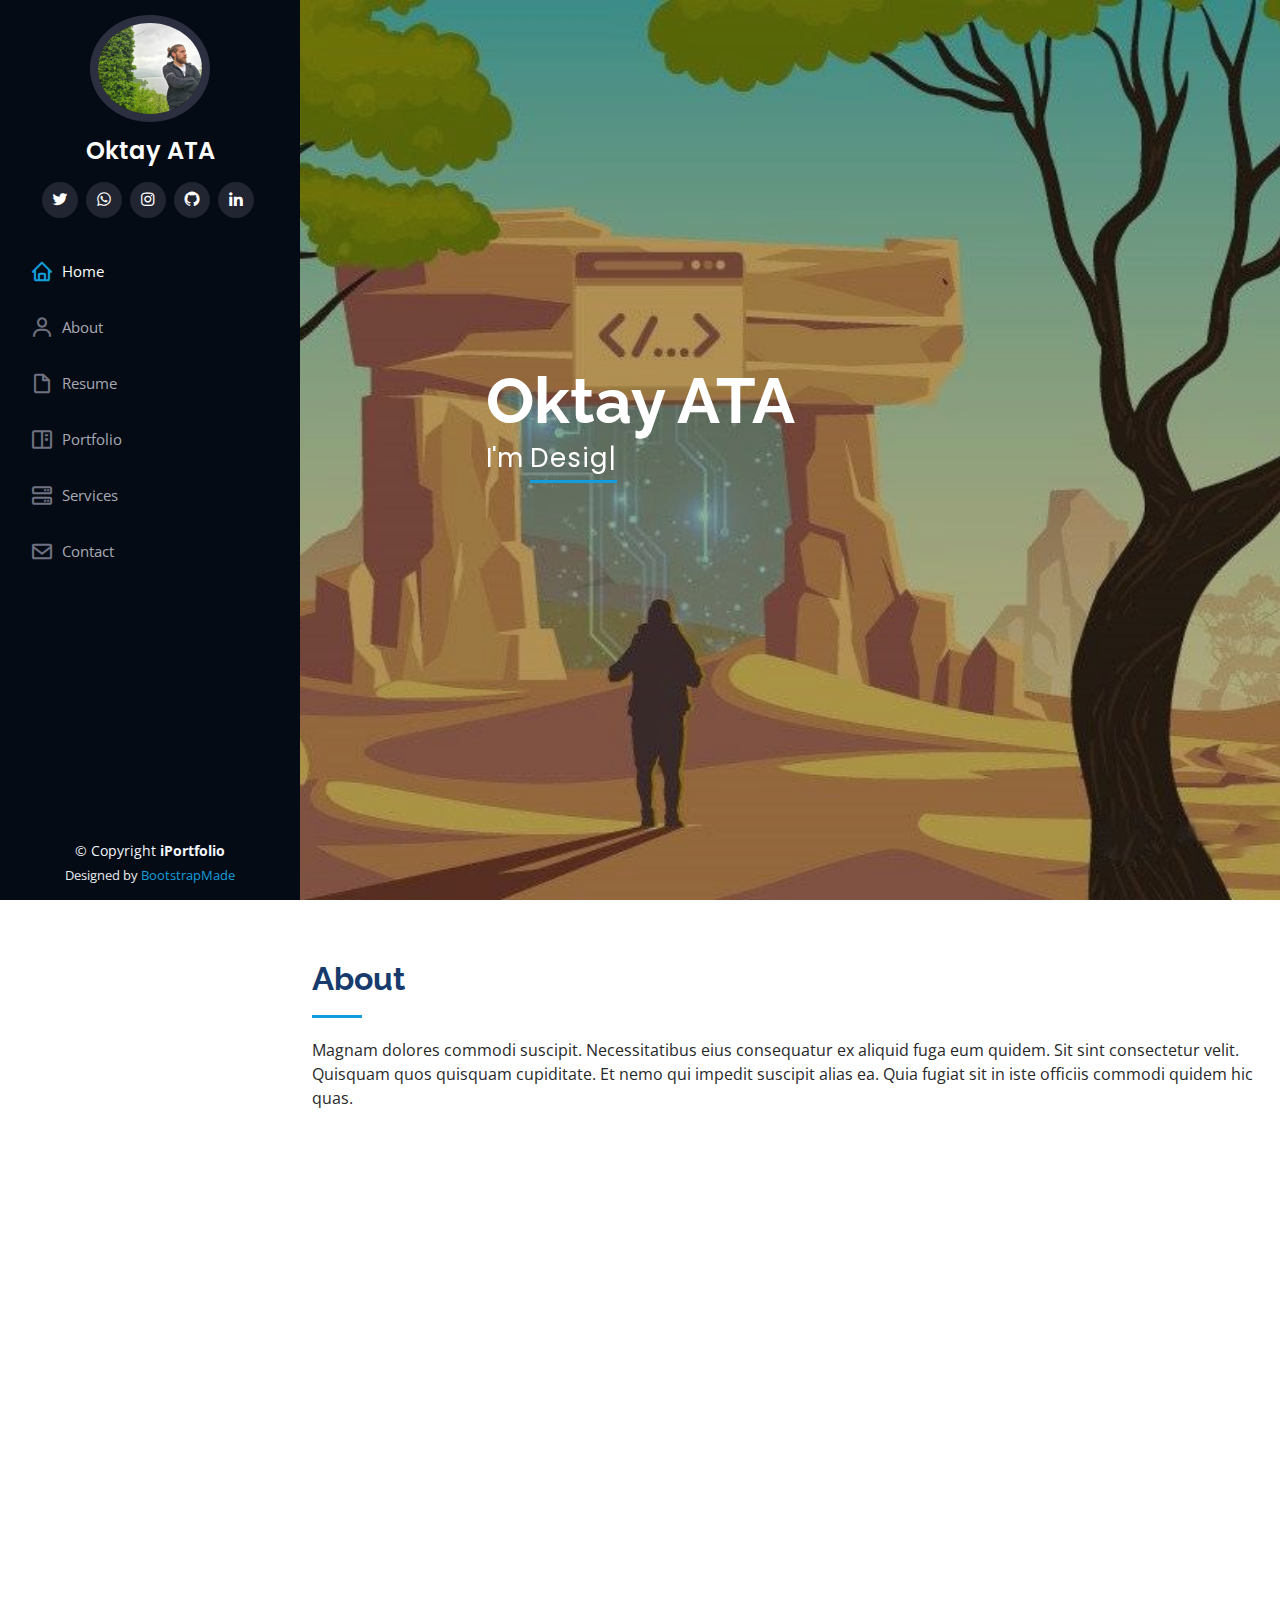
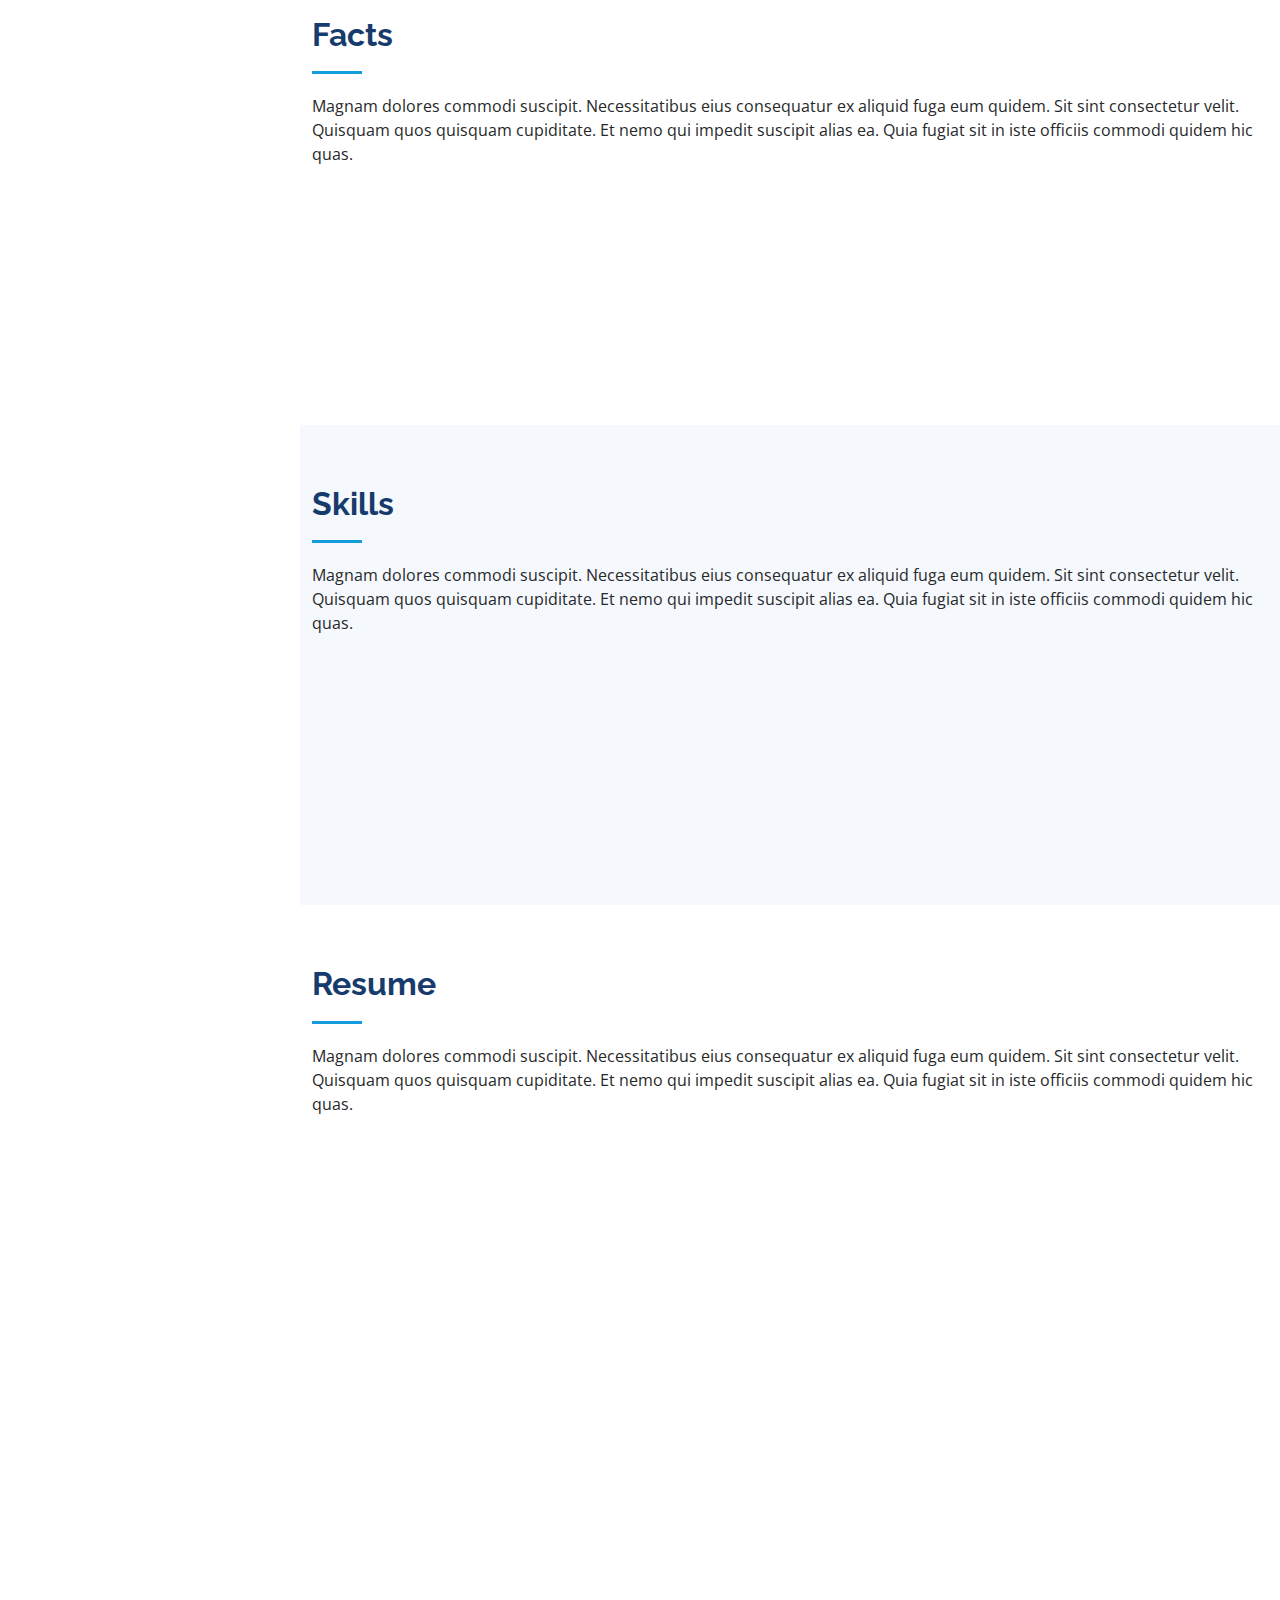
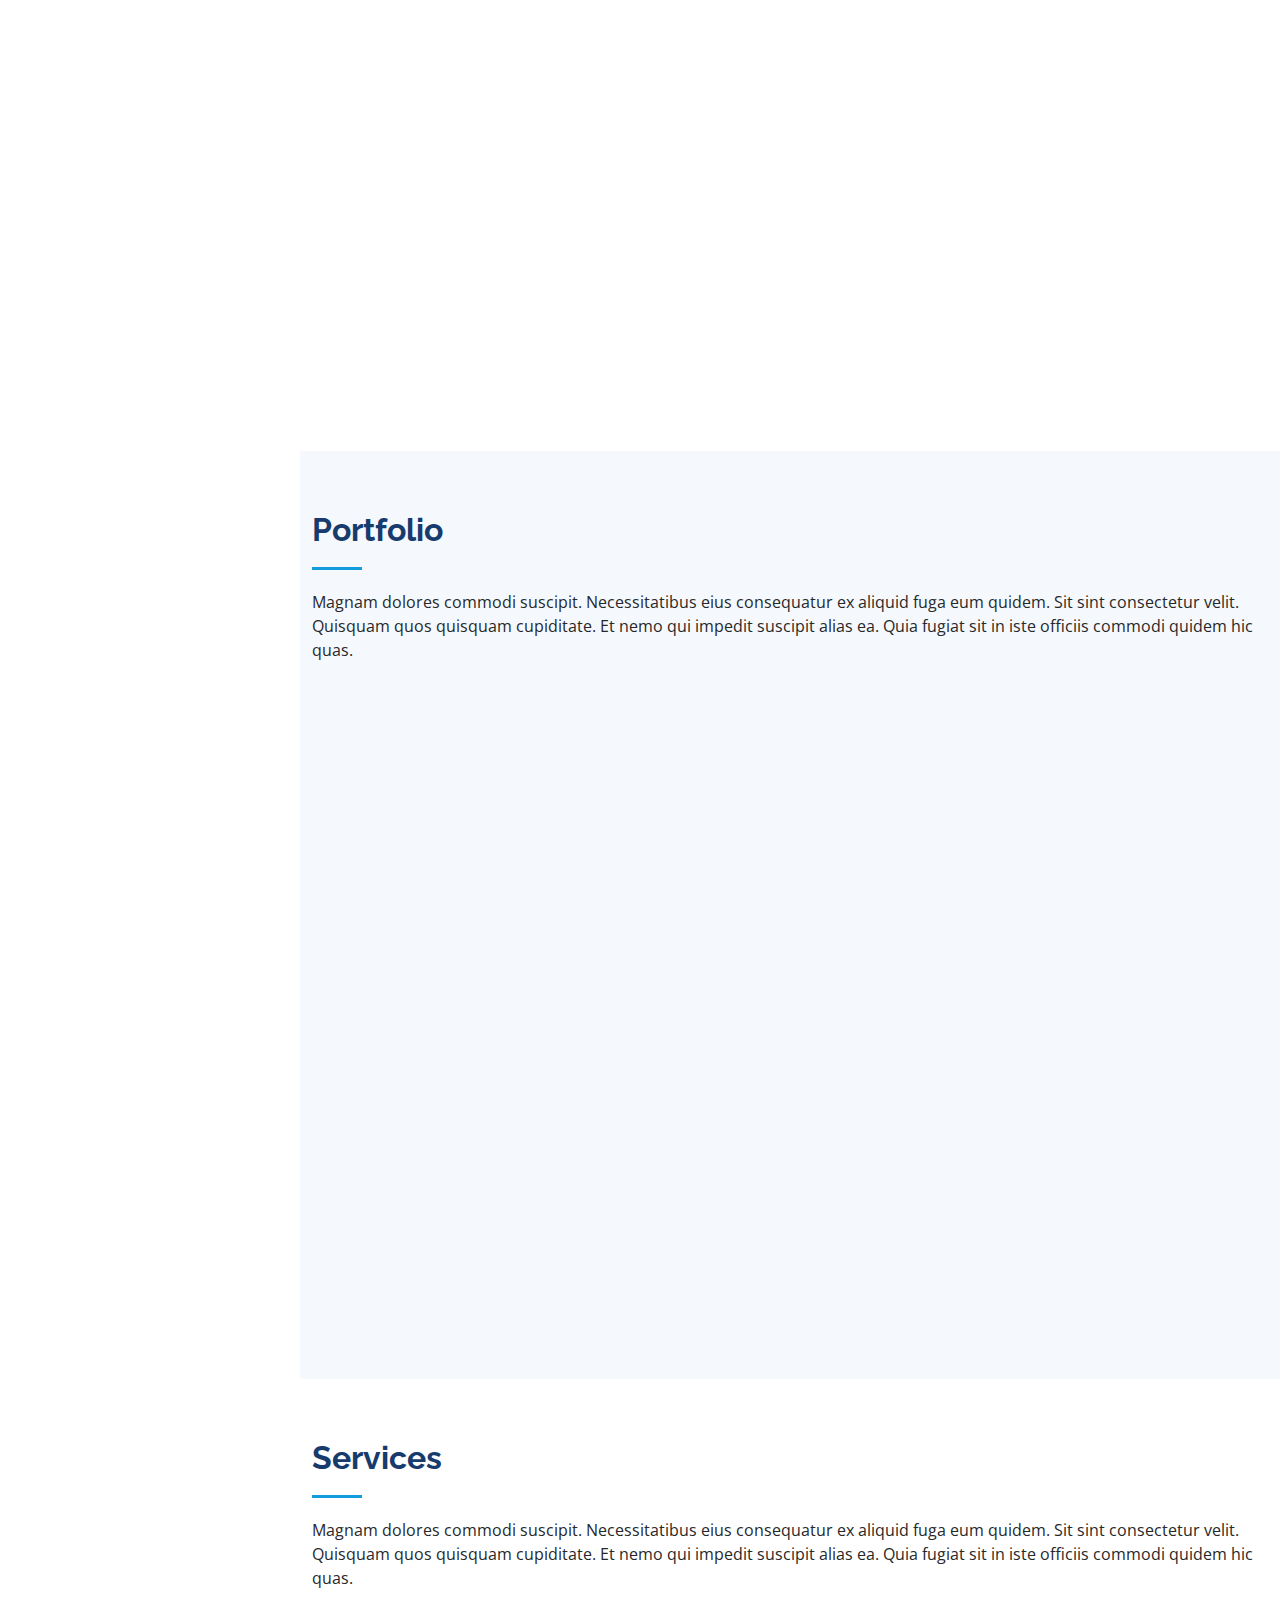
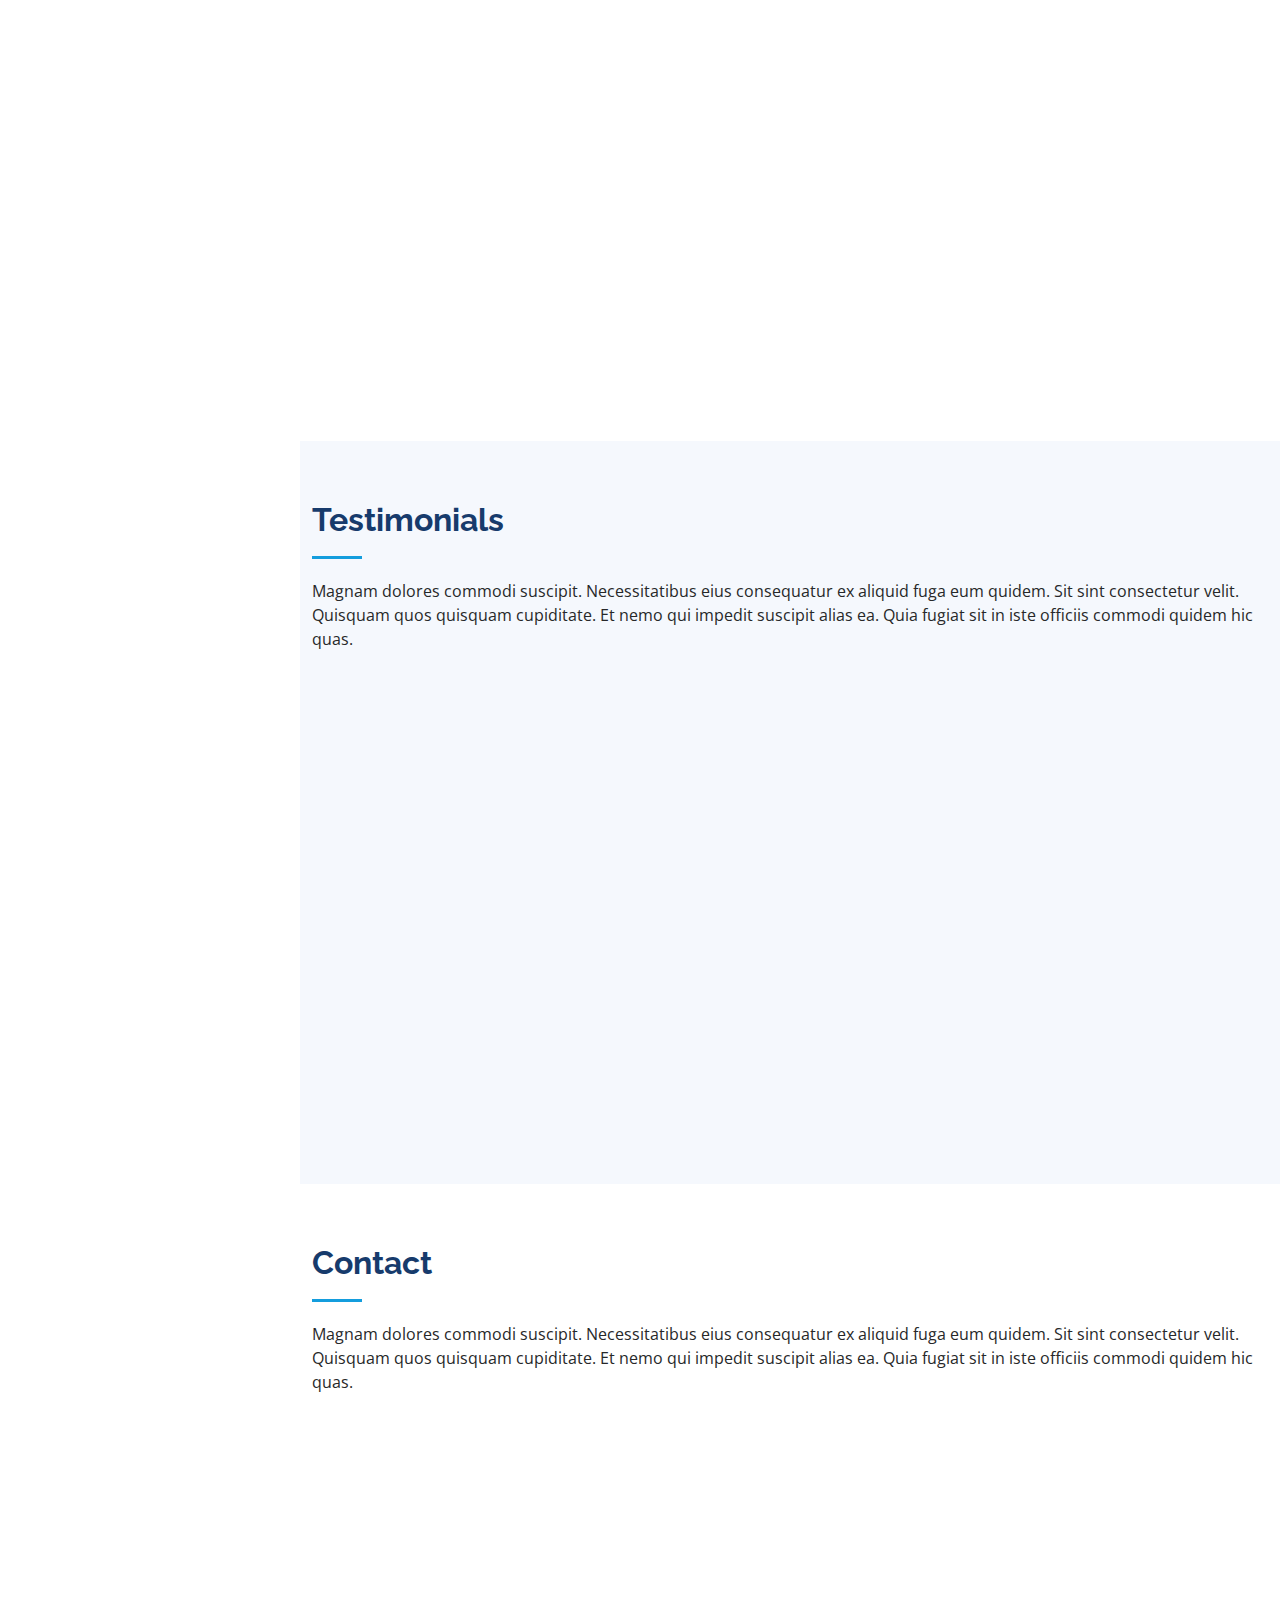
==== index.html @ ef93c8bb "initial commit" ====
<!DOCTYPE html>
<html lang="en">

<head>

  <meta content="" name="description">
  <meta content="" name="keywords">
  <meta charset="UTF-8">
  <meta http-equiv="X-UA-Compatible" content="IE=edge">
  <meta name="viewport" content="width=device-width, intial-scale=1.0">
  <meta name="keywords" content="Website,webtasarım,webdizayn,websiteupdate">
  <meta name="description" content="Oktay ATA Web Yazılım Hizmetleri ve Geliştirmleriyle ilgilenmektedir. Sakarya İstanbul Ankara İzmir İzmit civarında hizmet verir. Web sitesi tasarımı e-ticarete sitesi ve tanıtım sitesi kurulumu yapar.">
  <meta name="author" content="Oktay ATA">
  <title>Oktay ATA</title>

  <!-- Favicons -->
  <link href="assets/img/favicon.png" rel="icon">
  <link href="assets/img/apple-touch-icon.png" rel="apple-touch-icon">

  <!-- Google Fonts -->
  <link href="https://fonts.googleapis.com/css?family=Open+Sans:300,300i,400,400i,600,600i,700,700i|Raleway:300,300i,400,400i,500,500i,600,600i,700,700i|Poppins:300,300i,400,400i,500,500i,600,600i,700,700i" rel="stylesheet">

  <!-- Vendor CSS Files -->
  <link href="assets/vendor/aos/aos.css" rel="stylesheet">
  <link href="assets/vendor/bootstrap/css/bootstrap.min.css" rel="stylesheet">
  <link href="assets/vendor/bootstrap-icons/bootstrap-icons.css" rel="stylesheet">
  <link href="assets/vendor/boxicons/css/boxicons.min.css" rel="stylesheet">
  <link href="assets/vendor/glightbox/css/glightbox.min.css" rel="stylesheet">
  <link href="assets/vendor/swiper/swiper-bundle.min.css" rel="stylesheet">

  <!-- Template Main CSS File -->
  <link href="assets/css/style.css" rel="stylesheet">

  <!-- =======================================================
  * Template Name: iPortfolio - v3.7.0
  * Template URL: https://bootstrapmade.com/iportfolio-bootstrap-portfolio-websites-template/
  * Author: BootstrapMade.com
  * License: https://bootstrapmade.com/license/
  ======================================================== -->
</head>

<body>

  <!-- ======= Mobile nav toggle button ======= -->
  <i class="bi bi-list mobile-nav-toggle d-xl-none"></i>

  <!-- ======= Header ======= -->
  <header id="header">
    <div class="d-flex flex-column">

      <div class="profile">
        <img src="assets/img/profile-img.jpg" alt="" class="img-fluid rounded-circle">
        <h1 class="text-light"><a href="index.html">Oktay ATA</a></h1>
        <div class="social-links mt-3 text-center">
          <a href="https://twitter.com/oktayata54" class="twitter"><i class="bx bxl-twitter"></i></a>
          <a href="https://api.whatsapp.com/send?phone=905316354879" class="whatsapp"><i class="bx bxl-whatsapp"></i></a>
          <a href="https://www.instagram.com/oktayata.dev/" class="instagram"><i class="bx bxl-instagram"></i></a>
          <a href="https://github.com/OktayATA" class="github"><i class="bx bxl-github"></i></a>
          <a href="https://www.linkedin.com/in/oktayata/" class="linkedin"><i class="bx bxl-linkedin"></i></a>
        </div>
      </div>

      <nav id="navbar" class="nav-menu navbar">
        <ul>
          <li><a href="#hero" class="nav-link scrollto active"><i class="bx bx-home"></i> <span>Home</span></a></li>
          <li><a href="#about" class="nav-link scrollto"><i class="bx bx-user"></i> <span>About</span></a></li>
          <li><a href="#resume" class="nav-link scrollto"><i class="bx bx-file-blank"></i> <span>Resume</span></a></li>
          <li><a href="#portfolio" class="nav-link scrollto"><i class="bx bx-book-content"></i> <span>Portfolio</span></a></li>
          <li><a href="#services" class="nav-link scrollto"><i class="bx bx-server"></i> <span>Services</span></a></li>
          <li><a href="#contact" class="nav-link scrollto"><i class="bx bx-envelope"></i> <span>Contact</span></a></li>
        </ul>
      </nav><!-- .nav-menu -->
    </div>
  </header><!-- End Header -->

  <!-- ======= Hero Section ======= -->
  <section id="hero" class="d-flex flex-column justify-content-center align-items-center">
    <div class="hero-container" data-aos="fade-in">
      <h1>Oktay ATA</h1>
      <p>I'm <span class="typed" data-typed-items="Designer, Developer, Freelancer, Photographer"></span></p>
    </div>
  </section><!-- End Hero -->

  <main id="main">

    <!-- ======= About Section ======= -->
    <section id="about" class="about">
      <div class="container">

        <div class="section-title">
          <h2>About</h2>
          <p>Magnam dolores commodi suscipit. Necessitatibus eius consequatur ex aliquid fuga eum quidem. Sit sint consectetur velit. Quisquam quos quisquam cupiditate. Et nemo qui impedit suscipit alias ea. Quia fugiat sit in iste officiis commodi quidem hic quas.</p>
        </div>

        <div class="row">
          <div class="col-lg-4" data-aos="fade-right">
            <img src="assets/img/profile-img.jpg" class="img-fluid" alt="">
          </div>
          <div class="col-lg-8 pt-4 pt-lg-0 content" data-aos="fade-left">
            <h3>UI/UX Designer &amp; Web Developer.</h3>
            <p class="fst-italic">
              Lorem ipsum dolor sit amet, consectetur adipiscing elit, sed do eiusmod tempor incididunt ut labore et dolore
              magna aliqua.
            </p>
            <div class="row">
              <div class="col-lg-6">
                <ul>
                  <li><i class="bi bi-chevron-right"></i> <strong>Birthday:</strong> <span>5 Jan 1995</span></li>
                  <li><i class="bi bi-chevron-right"></i> <strong>Phone:</strong> <span>05316354879</span></li>
                  <li><i class="bi bi-chevron-right"></i> <strong>City:</strong> <span>Sakarya, Türkiye</span></li>
                </ul>
              </div>
              <div class="col-lg-6">
                <ul>
                  <li><i class="bi bi-chevron-right"></i> <strong>GitHub:</strong> <span>github.com/OktayATA</span></li>
                  <li><i class="bi bi-chevron-right"></i> <strong>PhEmailone:</strong> <span>oktayata54@gmail.com</span></li>
                  <li><i class="bi bi-chevron-right"></i> <strong>Freelance:</strong> <span>Proje Bazlı</span></li>
              </div>
            </div>
            <p>
              Officiis eligendi itaque labore et dolorum mollitia officiis optio vero. Quisquam sunt adipisci omnis et ut. Nulla accusantium dolor incidunt officia tempore. Et eius omnis.
              Cupiditate ut dicta maxime officiis quidem quia. Sed et consectetur qui quia repellendus itaque neque. Aliquid amet quidem ut quaerat cupiditate. Ab et eum qui repellendus omnis culpa magni laudantium dolores.
            </p>
          </div>
        </div>

      </div>
    </section><!-- End About Section -->

    <!-- ======= Facts Section ======= -->
    <section id="facts" class="facts">
      <div class="container">

        <div class="section-title">
          <h2>Facts</h2>
          <p>Magnam dolores commodi suscipit. Necessitatibus eius consequatur ex aliquid fuga eum quidem. Sit sint consectetur velit. Quisquam quos quisquam cupiditate. Et nemo qui impedit suscipit alias ea. Quia fugiat sit in iste officiis commodi quidem hic quas.</p>
        </div>

        <div class="row no-gutters">

          <div class="col-lg-3 col-md-6 d-md-flex align-items-md-stretch" data-aos="fade-up">
            <div class="count-box">
              <i class="bi bi-emoji-smile"></i>
              <span data-purecounter-start="0" data-purecounter-end="232" data-purecounter-duration="1" class="purecounter"></span>
              <p><strong>Happy Clients</strong> consequuntur quae</p>
            </div>
          </div>

          <div class="col-lg-3 col-md-6 d-md-flex align-items-md-stretch" data-aos="fade-up" data-aos-delay="100">
            <div class="count-box">
              <i class="bi bi-journal-richtext"></i>
              <span data-purecounter-start="0" data-purecounter-end="521" data-purecounter-duration="1" class="purecounter"></span>
              <p><strong>Projects</strong> adipisci atque cum quia aut</p>
            </div>
          </div>

          <div class="col-lg-3 col-md-6 d-md-flex align-items-md-stretch" data-aos="fade-up" data-aos-delay="200">
            <div class="count-box">
              <i class="bi bi-headset"></i>
              <span data-purecounter-start="0" data-purecounter-end="1453" data-purecounter-duration="1" class="purecounter"></span>
              <p><strong>Hours Of Support</strong> aut commodi quaerat</p>
            </div>
          </div>

          <div class="col-lg-3 col-md-6 d-md-flex align-items-md-stretch" data-aos="fade-up" data-aos-delay="300">
            <div class="count-box">
              <i class="bi bi-people"></i>
              <span data-purecounter-start="0" data-purecounter-end="32" data-purecounter-duration="1" class="purecounter"></span>
              <p><strong>Hard Workers</strong> rerum asperiores dolor</p>
            </div>
          </div>

        </div>

      </div>
    </section><!-- End Facts Section -->

    <!-- ======= Skills Section ======= -->
    <section id="skills" class="skills section-bg">
      <div class="container">

        <div class="section-title">
          <h2>Skills</h2>
          <p>Magnam dolores commodi suscipit. Necessitatibus eius consequatur ex aliquid fuga eum quidem. Sit sint consectetur velit. Quisquam quos quisquam cupiditate. Et nemo qui impedit suscipit alias ea. Quia fugiat sit in iste officiis commodi quidem hic quas.</p>
        </div>

        <div class="row skills-content">

          <div class="col-lg-6" data-aos="fade-up">

            <div class="progress">
              <span class="skill">HTML <i class="val">100%</i></span>
              <div class="progress-bar-wrap">
                <div class="progress-bar" role="progressbar" aria-valuenow="100" aria-valuemin="0" aria-valuemax="100"></div>
              </div>
            </div>

            <div class="progress">
              <span class="skill">CSS <i class="val">90%</i></span>
              <div class="progress-bar-wrap">
                <div class="progress-bar" role="progressbar" aria-valuenow="90" aria-valuemin="0" aria-valuemax="100"></div>
              </div>
            </div>

            <div class="progress">
              <span class="skill">JavaScript <i class="val">75%</i></span>
              <div class="progress-bar-wrap">
                <div class="progress-bar" role="progressbar" aria-valuenow="75" aria-valuemin="0" aria-valuemax="100"></div>
              </div>
            </div>

          </div>

          <div class="col-lg-6" data-aos="fade-up" data-aos-delay="100">

            <div class="progress">
              <span class="skill">PHP <i class="val">80%</i></span>
              <div class="progress-bar-wrap">
                <div class="progress-bar" role="progressbar" aria-valuenow="80" aria-valuemin="0" aria-valuemax="100"></div>
              </div>
            </div>

            <div class="progress">
              <span class="skill">WordPress/CMS <i class="val">90%</i></span>
              <div class="progress-bar-wrap">
                <div class="progress-bar" role="progressbar" aria-valuenow="90" aria-valuemin="0" aria-valuemax="100"></div>
              </div>
            </div>

            <div class="progress">
              <span class="skill">Photoshop <i class="val">55%</i></span>
              <div class="progress-bar-wrap">
                <div class="progress-bar" role="progressbar" aria-valuenow="55" aria-valuemin="0" aria-valuemax="100"></div>
              </div>
            </div>

          </div>

        </div>

      </div>
    </section><!-- End Skills Section -->

    <!-- ======= Resume Section ======= -->
    <section id="resume" class="resume">
      <div class="container">

        <div class="section-title">
          <h2>Resume</h2>
          <p>Magnam dolores commodi suscipit. Necessitatibus eius consequatur ex aliquid fuga eum quidem. Sit sint consectetur velit. Quisquam quos quisquam cupiditate. Et nemo qui impedit suscipit alias ea. Quia fugiat sit in iste officiis commodi quidem hic quas.</p>
        </div>

        <div class="row">
          <div class="col-lg-6" data-aos="fade-up">
            <h3 class="resume-title">Sumary</h3>
            <div class="resume-item pb-0">
              <h4>Alex Smith</h4>
              <p><em>Innovative and deadline-driven Graphic Designer with 3+ years of experience designing and developing user-centered digital/print marketing material from initial concept to final, polished deliverable.</em></p>
              <ul>
                <li>Portland par 127,Orlando, FL</li>
                <li>(123) 456-7891</li>
                <li>alice.barkley@example.com</li>
              </ul>
            </div>

            <h3 class="resume-title">Education</h3>
            <div class="resume-item">
              <h4>Master of Fine Arts &amp; Graphic Design</h4>
              <h5>2015 - 2016</h5>
              <p><em>Rochester Institute of Technology, Rochester, NY</em></p>
              <p>Qui deserunt veniam. Et sed aliquam labore tempore sed quisquam iusto autem sit. Ea vero voluptatum qui ut dignissimos deleniti nerada porti sand markend</p>
            </div>
            <div class="resume-item">
              <h4>Bachelor of Fine Arts &amp; Graphic Design</h4>
              <h5>2010 - 2014</h5>
              <p><em>Rochester Institute of Technology, Rochester, NY</em></p>
              <p>Quia nobis sequi est occaecati aut. Repudiandae et iusto quae reiciendis et quis Eius vel ratione eius unde vitae rerum voluptates asperiores voluptatem Earum molestiae consequatur neque etlon sader mart dila</p>
            </div>
          </div>
          <div class="col-lg-6" data-aos="fade-up" data-aos-delay="100">
            <h3 class="resume-title">Professional Experience</h3>
            <div class="resume-item">
              <h4>Senior graphic design specialist</h4>
              <h5>2019 - Present</h5>
              <p><em>Experion, New York, NY </em></p>
              <ul>
                <li>Lead in the design, development, and implementation of the graphic, layout, and production communication materials</li>
                <li>Delegate tasks to the 7 members of the design team and provide counsel on all aspects of the project. </li>
                <li>Supervise the assessment of all graphic materials in order to ensure quality and accuracy of the design</li>
                <li>Oversee the efficient use of production project budgets ranging from $2,000 - $25,000</li>
              </ul>
            </div>
            <div class="resume-item">
              <h4>Graphic design specialist</h4>
              <h5>2017 - 2018</h5>
              <p><em>Stepping Stone Advertising, New York, NY</em></p>
              <ul>
                <li>Developed numerous marketing programs (logos, brochures,infographics, presentations, and advertisements).</li>
                <li>Managed up to 5 projects or tasks at a given time while under pressure</li>
                <li>Recommended and consulted with clients on the most appropriate graphic design</li>
                <li>Created 4+ design presentations and proposals a month for clients and account managers</li>
              </ul>
            </div>
          </div>
        </div>

      </div>
    </section><!-- End Resume Section -->

    <!-- ======= Portfolio Section ======= -->
    <section id="portfolio" class="portfolio section-bg">
      <div class="container">

        <div class="section-title">
          <h2>Portfolio</h2>
          <p>Magnam dolores commodi suscipit. Necessitatibus eius consequatur ex aliquid fuga eum quidem. Sit sint consectetur velit. Quisquam quos quisquam cupiditate. Et nemo qui impedit suscipit alias ea. Quia fugiat sit in iste officiis commodi quidem hic quas.</p>
        </div>

        <div class="row" data-aos="fade-up">
          <div class="col-lg-12 d-flex justify-content-center">
            <ul id="portfolio-flters">
              <li data-filter="*" class="filter-active">All</li>
              <li data-filter=".filter-app">App</li>
              <li data-filter=".filter-card">Card</li>
              <li data-filter=".filter-web">Web</li>
            </ul>
          </div>
        </div>

        <div class="row portfolio-container" data-aos="fade-up" data-aos-delay="100">

          <div class="col-lg-4 col-md-6 portfolio-item filter-app">
            <div class="portfolio-wrap">
              <img src="assets/img/portfolio/portfolio-1.jpg" class="img-fluid" alt="">
              <div class="portfolio-links">
                <a href="assets/img/portfolio/portfolio-1.jpg" data-gallery="portfolioGallery" class="portfolio-lightbox" title="App 1"><i class="bx bx-plus"></i></a>
                <a href="portfolio-details.html" title="More Details"><i class="bx bx-link"></i></a>
              </div>
            </div>
          </div>

          <div class="col-lg-4 col-md-6 portfolio-item filter-web">
            <div class="portfolio-wrap">
              <img src="assets/img/portfolio/portfolio-2.jpg" class="img-fluid" alt="">
              <div class="portfolio-links">
                <a href="assets/img/portfolio/portfolio-2.jpg" data-gallery="portfolioGallery" class="portfolio-lightbox" title="Web 3"><i class="bx bx-plus"></i></a>
                <a href="portfolio-details.html" title="More Details"><i class="bx bx-link"></i></a>
              </div>
            </div>
          </div>

          <div class="col-lg-4 col-md-6 portfolio-item filter-app">
            <div class="portfolio-wrap">
              <img src="assets/img/portfolio/portfolio-3.jpg" class="img-fluid" alt="">
              <div class="portfolio-links">
                <a href="assets/img/portfolio/portfolio-3.jpg" data-gallery="portfolioGallery" class="portfolio-lightbox" title="App 2"><i class="bx bx-plus"></i></a>
                <a href="portfolio-details.html" title="More Details"><i class="bx bx-link"></i></a>
              </div>
            </div>
          </div>

          <div class="col-lg-4 col-md-6 portfolio-item filter-card">
            <div class="portfolio-wrap">
              <img src="assets/img/portfolio/portfolio-4.jpg" class="img-fluid" alt="">
              <div class="portfolio-links">
                <a href="assets/img/portfolio/portfolio-4.jpg" data-gallery="portfolioGallery" class="portfolio-lightbox" title="Card 2"><i class="bx bx-plus"></i></a>
                <a href="portfolio-details.html" title="More Details"><i class="bx bx-link"></i></a>
              </div>
            </div>
          </div>

          <div class="col-lg-4 col-md-6 portfolio-item filter-web">
            <div class="portfolio-wrap">
              <img src="assets/img/portfolio/portfolio-5.jpg" class="img-fluid" alt="">
              <div class="portfolio-links">
                <a href="assets/img/portfolio/portfolio-5.jpg" data-gallery="portfolioGallery" class="portfolio-lightbox" title="Web 2"><i class="bx bx-plus"></i></a>
                <a href="portfolio-details.html" title="More Details"><i class="bx bx-link"></i></a>
              </div>
            </div>
          </div>

          <div class="col-lg-4 col-md-6 portfolio-item filter-app">
            <div class="portfolio-wrap">
              <img src="assets/img/portfolio/portfolio-6.jpg" class="img-fluid" alt="">
              <div class="portfolio-links">
                <a href="assets/img/portfolio/portfolio-6.jpg" data-gallery="portfolioGallery" class="portfolio-lightbox" title="App 3"><i class="bx bx-plus"></i></a>
                <a href="portfolio-details.html" title="More Details"><i class="bx bx-link"></i></a>
              </div>
            </div>
          </div>

          <div class="col-lg-4 col-md-6 portfolio-item filter-card">
            <div class="portfolio-wrap">
              <img src="assets/img/portfolio/portfolio-7.jpg" class="img-fluid" alt="">
              <div class="portfolio-links">
                <a href="assets/img/portfolio/portfolio-7.jpg" data-gallery="portfolioGallery" class="portfolio-lightbox" title="Card 1"><i class="bx bx-plus"></i></a>
                <a href="portfolio-details.html" title="More Details"><i class="bx bx-link"></i></a>
              </div>
            </div>
          </div>

          <div class="col-lg-4 col-md-6 portfolio-item filter-card">
            <div class="portfolio-wrap">
              <img src="assets/img/portfolio/portfolio-8.jpg" class="img-fluid" alt="">
              <div class="portfolio-links">
                <a href="assets/img/portfolio/portfolio-8.jpg" data-gallery="portfolioGallery" class="portfolio-lightbox" title="Card 3"><i class="bx bx-plus"></i></a>
                <a href="portfolio-details.html" title="More Details"><i class="bx bx-link"></i></a>
              </div>
            </div>
          </div>

          <div class="col-lg-4 col-md-6 portfolio-item filter-web">
            <div class="portfolio-wrap">
              <img src="assets/img/portfolio/portfolio-9.jpg" class="img-fluid" alt="">
              <div class="portfolio-links">
                <a href="assets/img/portfolio/portfolio-9.jpg" data-gallery="portfolioGallery" class="portfolio-lightbox" title="Web 3"><i class="bx bx-plus"></i></a>
                <a href="portfolio-details.html" title="More Details"><i class="bx bx-link"></i></a>
              </div>
            </div>
          </div>

        </div>

      </div>
    </section><!-- End Portfolio Section -->

    <!-- ======= Services Section ======= -->
    <section id="services" class="services">
      <div class="container">

        <div class="section-title">
          <h2>Services</h2>
          <p>Magnam dolores commodi suscipit. Necessitatibus eius consequatur ex aliquid fuga eum quidem. Sit sint consectetur velit. Quisquam quos quisquam cupiditate. Et nemo qui impedit suscipit alias ea. Quia fugiat sit in iste officiis commodi quidem hic quas.</p>
        </div>

        <div class="row">
          <div class="col-lg-4 col-md-6 icon-box" data-aos="fade-up">
            <div class="icon"><i class="bi bi-briefcase"></i></div>
            <h4 class="title"><a href="">Lorem Ipsum</a></h4>
            <p class="description">Voluptatum deleniti atque corrupti quos dolores et quas molestias excepturi sint occaecati cupiditate non provident</p>
          </div>
          <div class="col-lg-4 col-md-6 icon-box" data-aos="fade-up" data-aos-delay="100">
            <div class="icon"><i class="bi bi-card-checklist"></i></div>
            <h4 class="title"><a href="">Dolor Sitema</a></h4>
            <p class="description">Minim veniam, quis nostrud exercitation ullamco laboris nisi ut aliquip ex ea commodo consequat tarad limino ata</p>
          </div>
          <div class="col-lg-4 col-md-6 icon-box" data-aos="fade-up" data-aos-delay="200">
            <div class="icon"><i class="bi bi-bar-chart"></i></div>
            <h4 class="title"><a href="">Sed ut perspiciatis</a></h4>
            <p class="description">Duis aute irure dolor in reprehenderit in voluptate velit esse cillum dolore eu fugiat nulla pariatur</p>
          </div>
          <div class="col-lg-4 col-md-6 icon-box" data-aos="fade-up" data-aos-delay="300">
            <div class="icon"><i class="bi bi-binoculars"></i></div>
            <h4 class="title"><a href="">Magni Dolores</a></h4>
            <p class="description">Excepteur sint occaecat cupidatat non proident, sunt in culpa qui officia deserunt mollit anim id est laborum</p>
          </div>
          <div class="col-lg-4 col-md-6 icon-box" data-aos="fade-up" data-aos-delay="400">
            <div class="icon"><i class="bi bi-brightness-high"></i></div>
            <h4 class="title"><a href="">Nemo Enim</a></h4>
            <p class="description">At vero eos et accusamus et iusto odio dignissimos ducimus qui blanditiis praesentium voluptatum deleniti atque</p>
          </div>
          <div class="col-lg-4 col-md-6 icon-box" data-aos="fade-up" data-aos-delay="500">
            <div class="icon"><i class="bi bi-calendar4-week"></i></div>
            <h4 class="title"><a href="">Eiusmod Tempor</a></h4>
            <p class="description">Et harum quidem rerum facilis est et expedita distinctio. Nam libero tempore, cum soluta nobis est eligendi</p>
          </div>
        </div>

      </div>
    </section><!-- End Services Section -->

    <!-- ======= Testimonials Section ======= -->
    <section id="testimonials" class="testimonials section-bg">
      <div class="container">

        <div class="section-title">
          <h2>Testimonials</h2>
          <p>Magnam dolores commodi suscipit. Necessitatibus eius consequatur ex aliquid fuga eum quidem. Sit sint consectetur velit. Quisquam quos quisquam cupiditate. Et nemo qui impedit suscipit alias ea. Quia fugiat sit in iste officiis commodi quidem hic quas.</p>
        </div>

        <div class="testimonials-slider swiper" data-aos="fade-up" data-aos-delay="100">
          <div class="swiper-wrapper">

            <div class="swiper-slide">
              <div class="testimonial-item" data-aos="fade-up">
                <p>
                  <i class="bx bxs-quote-alt-left quote-icon-left"></i>
                  Proin iaculis purus consequat sem cure digni ssim donec porttitora entum suscipit rhoncus. Accusantium quam, ultricies eget id, aliquam eget nibh et. Maecen aliquam, risus at semper.
                  <i class="bx bxs-quote-alt-right quote-icon-right"></i>
                </p>
                <img src="assets/img/testimonials/testimonials-1.jpg" class="testimonial-img" alt="">
                <h3>Saul Goodman</h3>
                <h4>Ceo &amp; Founder</h4>
              </div>
            </div><!-- End testimonial item -->

            <div class="swiper-slide">
              <div class="testimonial-item" data-aos="fade-up" data-aos-delay="100">
                <p>
                  <i class="bx bxs-quote-alt-left quote-icon-left"></i>
                  Export tempor illum tamen malis malis eram quae irure esse labore quem cillum quid cillum eram malis quorum velit fore eram velit sunt aliqua noster fugiat irure amet legam anim culpa.
                  <i class="bx bxs-quote-alt-right quote-icon-right"></i>
                </p>
                <img src="assets/img/testimonials/testimonials-2.jpg" class="testimonial-img" alt="">
                <h3>Sara Wilsson</h3>
                <h4>Designer</h4>
              </div>
            </div><!-- End testimonial item -->

            <div class="swiper-slide">
              <div class="testimonial-item" data-aos="fade-up" data-aos-delay="200">
                <p>
                  <i class="bx bxs-quote-alt-left quote-icon-left"></i>
                  Enim nisi quem export duis labore cillum quae magna enim sint quorum nulla quem veniam duis minim tempor labore quem eram duis noster aute amet eram fore quis sint minim.
                  <i class="bx bxs-quote-alt-right quote-icon-right"></i>
                </p>
                <img src="assets/img/testimonials/testimonials-3.jpg" class="testimonial-img" alt="">
                <h3>Jena Karlis</h3>
                <h4>Store Owner</h4>
              </div>
            </div><!-- End testimonial item -->

            <div class="swiper-slide">
              <div class="testimonial-item" data-aos="fade-up" data-aos-delay="300">
                <p>
                  <i class="bx bxs-quote-alt-left quote-icon-left"></i>
                  Fugiat enim eram quae cillum dolore dolor amet nulla culpa multos export minim fugiat minim velit minim dolor enim duis veniam ipsum anim magna sunt elit fore quem dolore labore illum veniam.
                  <i class="bx bxs-quote-alt-right quote-icon-right"></i>
                </p>
                <img src="assets/img/testimonials/testimonials-4.jpg" class="testimonial-img" alt="">
                <h3>Matt Brandon</h3>
                <h4>Freelancer</h4>
              </div>
            </div><!-- End testimonial item -->

            <div class="swiper-slide">
              <div class="testimonial-item" data-aos="fade-up" data-aos-delay="400">
                <p>
                  <i class="bx bxs-quote-alt-left quote-icon-left"></i>
                  Quis quorum aliqua sint quem legam fore sunt eram irure aliqua veniam tempor noster veniam enim culpa labore duis sunt culpa nulla illum cillum fugiat legam esse veniam culpa fore nisi cillum quid.
                  <i class="bx bxs-quote-alt-right quote-icon-right"></i>
                </p>
                <img src="assets/img/testimonials/testimonials-5.jpg" class="testimonial-img" alt="">
                <h3>John Larson</h3>
                <h4>Entrepreneur</h4>
              </div>
            </div><!-- End testimonial item -->

          </div>
          <div class="swiper-pagination"></div>
        </div>

      </div>
    </section><!-- End Testimonials Section -->

    <!-- ======= Contact Section ======= -->
    <section id="contact" class="contact">
      <div class="container">

        <div class="section-title">
          <h2>Contact</h2>
          <p>Magnam dolores commodi suscipit. Necessitatibus eius consequatur ex aliquid fuga eum quidem. Sit sint consectetur velit. Quisquam quos quisquam cupiditate. Et nemo qui impedit suscipit alias ea. Quia fugiat sit in iste officiis commodi quidem hic quas.</p>
        </div>

        <div class="row" data-aos="fade-in">

          <div class="col-lg-5 d-flex align-items-stretch">
            <div class="info">
              <div class="address">
                <i class="bi bi-geo-alt"></i>
                <h4>Location:</h4>
                <p>A108 Adam Street, New York, NY 535022</p>
              </div>

              <div class="email">
                <i class="bi bi-envelope"></i>
                <h4>Email:</h4>
                <p>info@example.com</p>
              </div>

              <div class="phone">
                <i class="bi bi-phone"></i>
                <h4>Call:</h4>
                <p>+1 5589 55488 55s</p>
              </div>

              <iframe src="https://www.google.com/maps/embed?pb=!1m14!1m8!1m3!1d12097.433213460943!2d-74.0062269!3d40.7101282!3m2!1i1024!2i768!4f13.1!3m3!1m2!1s0x0%3A0xb89d1fe6bc499443!2sDowntown+Conference+Center!5e0!3m2!1smk!2sbg!4v1539943755621" frameborder="0" style="border:0; width: 100%; height: 290px;" allowfullscreen></iframe>
            </div>

          </div>

          <div class="col-lg-7 mt-5 mt-lg-0 d-flex align-items-stretch">
            <form action="forms/contact.php" method="post" role="form" class="php-email-form">
              <div class="row">
                <div class="form-group col-md-6">
                  <label for="name">Your Name</label>
                  <input type="text" name="name" class="form-control" id="name" required>
                </div>
                <div class="form-group col-md-6">
                  <label for="name">Your Email</label>
                  <input type="email" class="form-control" name="email" id="email" required>
                </div>
              </div>
              <div class="form-group">
                <label for="name">Subject</label>
                <input type="text" class="form-control" name="subject" id="subject" required>
              </div>
              <div class="form-group">
                <label for="name">Message</label>
                <textarea class="form-control" name="message" rows="10" required></textarea>
              </div>
              <div class="my-3">
                <div class="loading">Loading</div>
                <div class="error-message"></div>
                <div class="sent-message">Your message has been sent. Thank you!</div>
              </div>
              <div class="text-center"><button type="submit">Send Message</button></div>
            </form>
          </div>

        </div>

      </div>
    </section><!-- End Contact Section -->

  </main><!-- End #main -->

  <!-- ======= Footer ======= -->
  <footer id="footer">
    <div class="container">
      <div class="copyright">
        &copy; Copyright <strong><span>iPortfolio</span></strong>
      </div>
      <div class="credits">
        <!-- All the links in the footer should remain intact. -->
        <!-- You can delete the links only if you purchased the pro version. -->
        <!-- Licensing information: https://bootstrapmade.com/license/ -->
        <!-- Purchase the pro version with working PHP/AJAX contact form: https://bootstrapmade.com/iportfolio-bootstrap-portfolio-websites-template/ -->
        Designed by <a href="https://bootstrapmade.com/">BootstrapMade</a>
      </div>
    </div>
  </footer><!-- End  Footer -->

  <a href="#" class="back-to-top d-flex align-items-center justify-content-center"><i class="bi bi-arrow-up-short"></i></a>

  <!-- Vendor JS Files -->
  <script src="assets/vendor/purecounter/purecounter.js"></script>
  <script src="assets/vendor/aos/aos.js"></script>
  <script src="assets/vendor/bootstrap/js/bootstrap.bundle.min.js"></script>
  <script src="assets/vendor/glightbox/js/glightbox.min.js"></script>
  <script src="assets/vendor/isotope-layout/isotope.pkgd.min.js"></script>
  <script src="assets/vendor/swiper/swiper-bundle.min.js"></script>
  <script src="assets/vendor/typed.js/typed.min.js"></script>
  <script src="assets/vendor/waypoints/noframework.waypoints.js"></script>
  <script src="assets/vendor/php-email-form/validate.js"></script>

  <!-- Template Main JS File -->
  <script src="assets/js/main.js"></script>

</body>

</html>
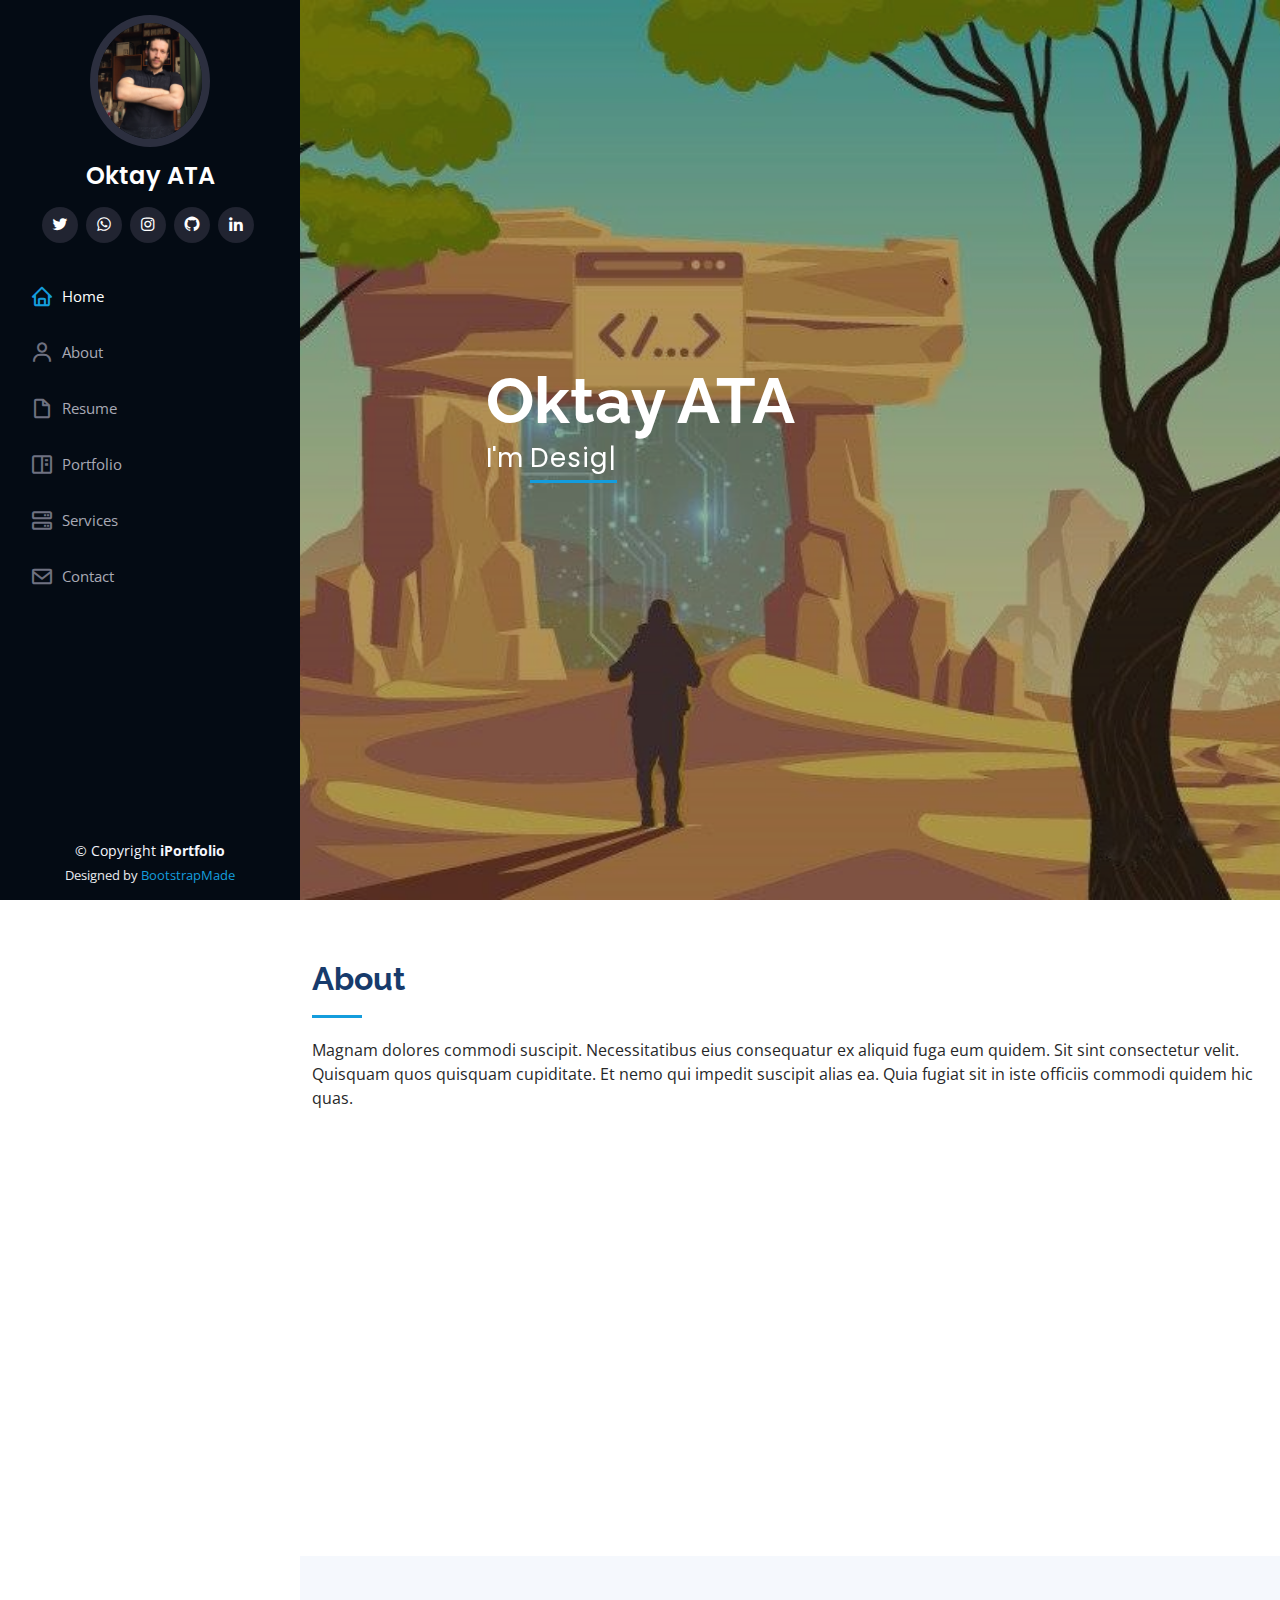
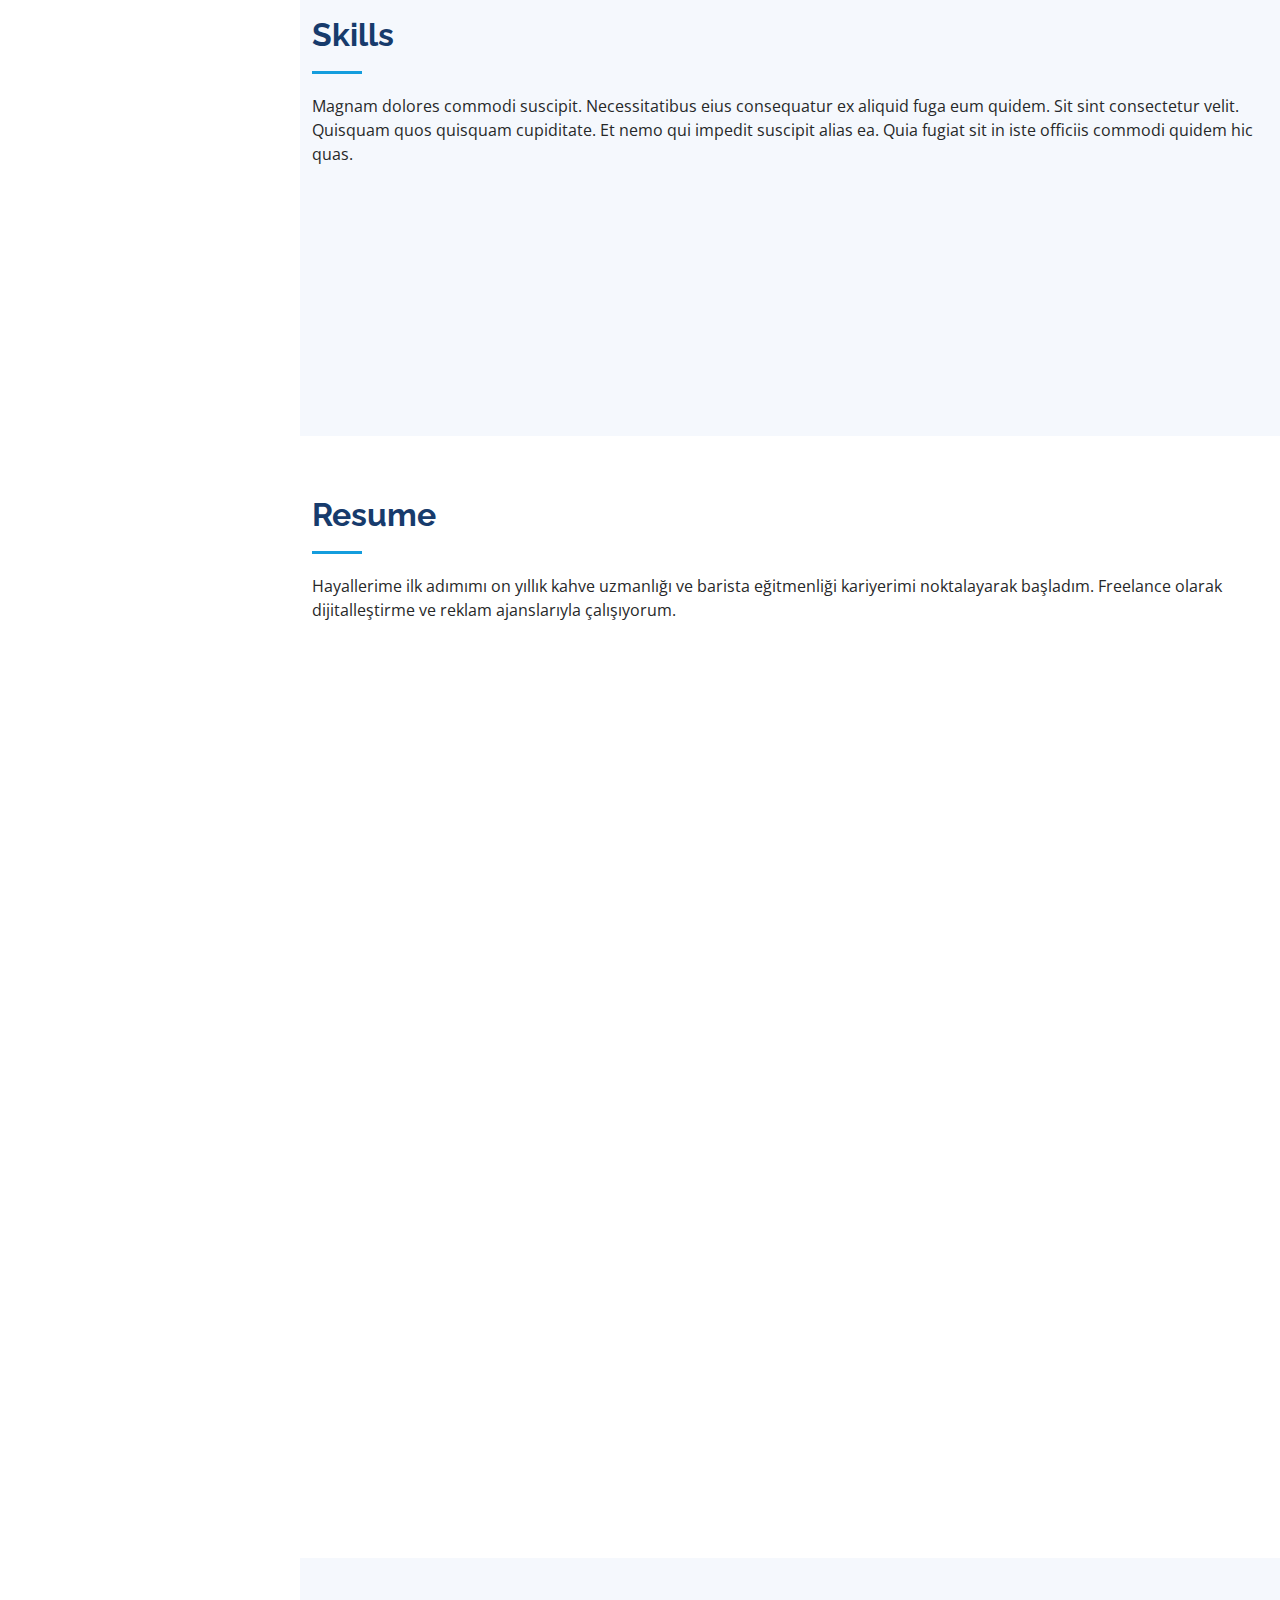
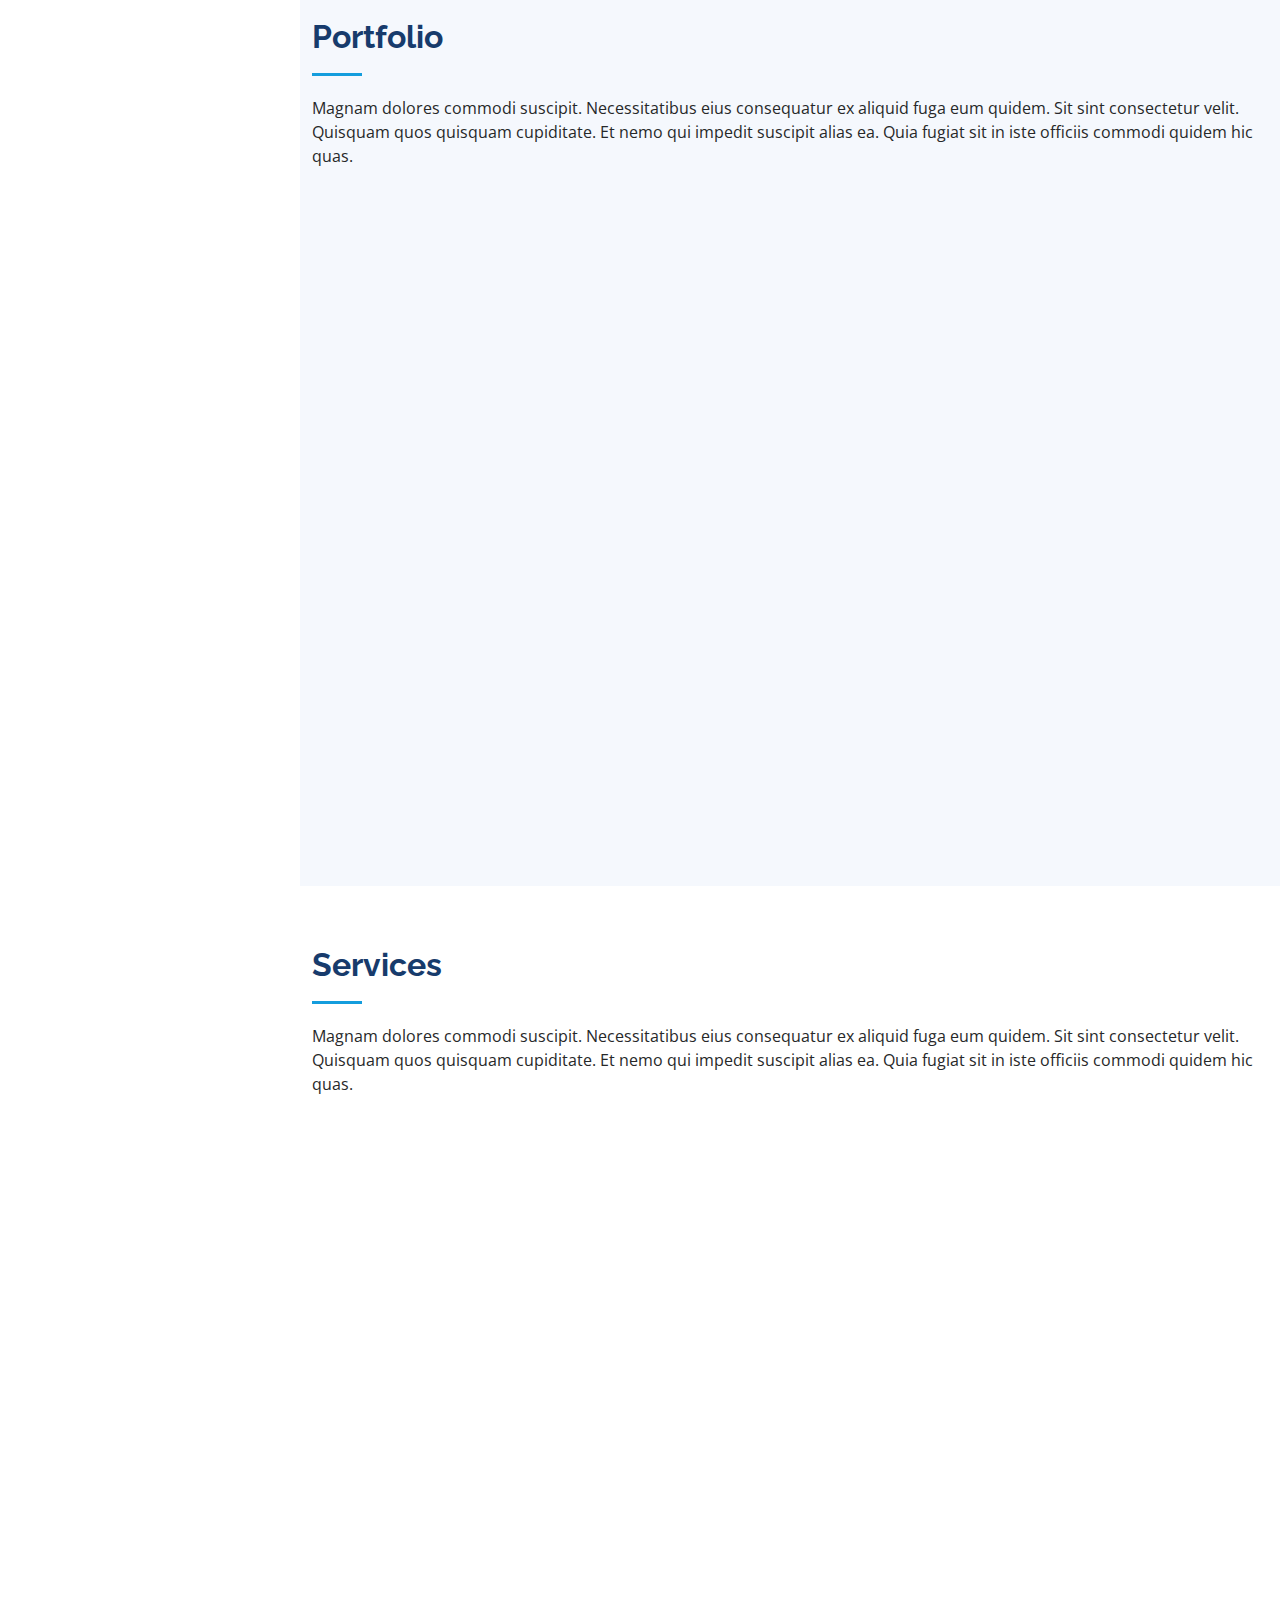
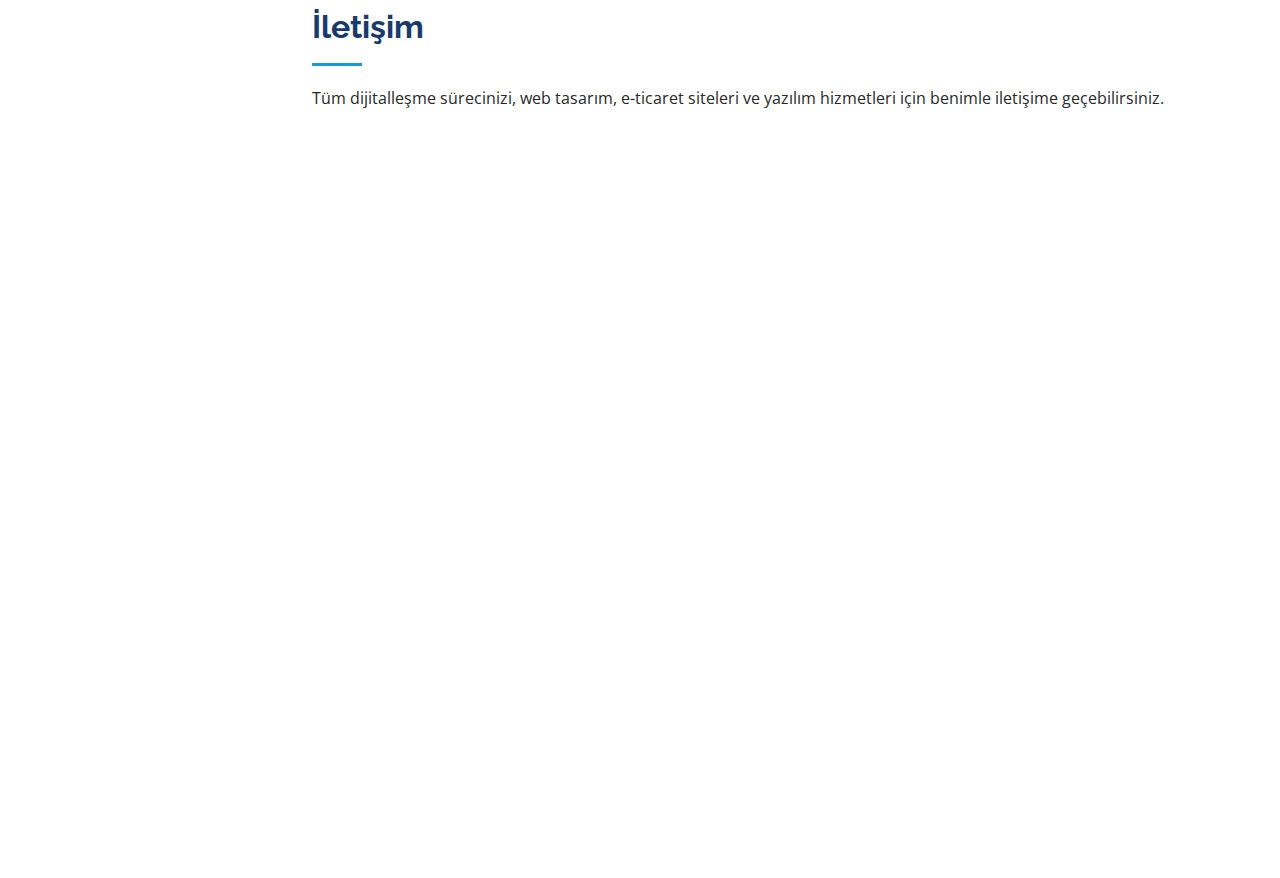
==== commit e7681a7d: "update" ====
--- a/index.html
+++ b/index.html
@@ -1,5 +1,5 @@
 <!DOCTYPE html>
-<html lang="en">
+<html lang="en,tr">
 
 <head>
 
@@ -14,7 +14,7 @@
   <title>Oktay ATA</title>
 
   <!-- Favicons -->
-  <link href="assets/img/favicon.png" rel="icon">
+  <link href="assets/img/favicon.png" rel="icon" alt="oktayatawebsite">
   <link href="assets/img/apple-touch-icon.png" rel="apple-touch-icon">
 
   <!-- Google Fonts -->
@@ -49,7 +49,7 @@
     <div class="d-flex flex-column">
 
       <div class="profile">
-        <img src="assets/img/profile-img.jpg" alt="" class="img-fluid rounded-circle">
+        <img src="assets/img/profile-img.jpg" alt="oktayata" class="img-fluid rounded-circle">
         <h1 class="text-light"><a href="index.html">Oktay ATA</a></h1>
         <div class="social-links mt-3 text-center">
           <a href="https://twitter.com/oktayata54" class="twitter"><i class="bx bxl-twitter"></i></a>
@@ -94,7 +94,7 @@
 
         <div class="row">
           <div class="col-lg-4" data-aos="fade-right">
-            <img src="assets/img/profile-img.jpg" class="img-fluid" alt="">
+            <img src="assets/img/profile-img.jpg" class="img-fluid" alt="oktayata">
           </div>
           <div class="col-lg-8 pt-4 pt-lg-0 content" data-aos="fade-left">
             <h3>UI/UX Designer &amp; Web Developer.</h3>
@@ -128,7 +128,7 @@
     </section><!-- End About Section -->
 
     <!-- ======= Facts Section ======= -->
-    <section id="facts" class="facts">
+    <!-- <section id="facts" class="facts">
       <div class="container">
 
         <div class="section-title">
@@ -170,9 +170,9 @@
             </div>
           </div>
 
-        </div>
-
-      </div>
+        </div> -->
+
+      <!-- </div> -->
     </section><!-- End Facts Section -->
 
     <!-- ======= Skills Section ======= -->
@@ -247,19 +247,19 @@
 
         <div class="section-title">
           <h2>Resume</h2>
-          <p>Magnam dolores commodi suscipit. Necessitatibus eius consequatur ex aliquid fuga eum quidem. Sit sint consectetur velit. Quisquam quos quisquam cupiditate. Et nemo qui impedit suscipit alias ea. Quia fugiat sit in iste officiis commodi quidem hic quas.</p>
+          <p> Hayallerime ilk adımımı on yıllık kahve uzmanlığı ve barista eğitmenliği kariyerimi noktalayarak başladım. Freelance olarak dijitalleştirme ve reklam ajanslarıyla çalışıyorum. </p>
         </div>
 
         <div class="row">
           <div class="col-lg-6" data-aos="fade-up">
-            <h3 class="resume-title">Sumary</h3>
+            <h3 class="resume-title">Özet</h3>
             <div class="resume-item pb-0">
-              <h4>Alex Smith</h4>
-              <p><em>Innovative and deadline-driven Graphic Designer with 3+ years of experience designing and developing user-centered digital/print marketing material from initial concept to final, polished deliverable.</em></p>
+              <h4>Projelerim</h4>
+              <p><em>Projelerimi daha çok sosyal sorumluluk, sağlık,hukuk,danışmanlık gibi alanlarda seçiyorum. Bir çok yazılım şirketi ve medya ajansı ile iş birliği içindeyim.</em></p>
               <ul>
-                <li>Portland par 127,Orlando, FL</li>
-                <li>(123) 456-7891</li>
-                <li>alice.barkley@example.com</li>
+                <li>Sakarya,İstanbul,İzmir,Ankara</li>
+                <li>(+90) 531-4879</li>
+                <li>oktayata54@gmail.com</li>
               </ul>
             </div>
 
@@ -331,7 +331,7 @@
 
           <div class="col-lg-4 col-md-6 portfolio-item filter-app">
             <div class="portfolio-wrap">
-              <img src="assets/img/portfolio/portfolio-1.jpg" class="img-fluid" alt="">
+              <img src="assets/img/portfolio/portfolio-1.jpg" class="img-fluid" alt="oktay ata">
               <div class="portfolio-links">
                 <a href="assets/img/portfolio/portfolio-1.jpg" data-gallery="portfolioGallery" class="portfolio-lightbox" title="App 1"><i class="bx bx-plus"></i></a>
                 <a href="portfolio-details.html" title="More Details"><i class="bx bx-link"></i></a>
@@ -341,7 +341,7 @@
 
           <div class="col-lg-4 col-md-6 portfolio-item filter-web">
             <div class="portfolio-wrap">
-              <img src="assets/img/portfolio/portfolio-2.jpg" class="img-fluid" alt="">
+              <img src="assets/img/portfolio/portfolio-2.jpg" class="img-fluid" alt="webtasarım">
               <div class="portfolio-links">
                 <a href="assets/img/portfolio/portfolio-2.jpg" data-gallery="portfolioGallery" class="portfolio-lightbox" title="Web 3"><i class="bx bx-plus"></i></a>
                 <a href="portfolio-details.html" title="More Details"><i class="bx bx-link"></i></a>
@@ -351,7 +351,7 @@
 
           <div class="col-lg-4 col-md-6 portfolio-item filter-app">
             <div class="portfolio-wrap">
-              <img src="assets/img/portfolio/portfolio-3.jpg" class="img-fluid" alt="">
+              <img src="assets/img/portfolio/portfolio-3.jpg" class="img-fluid" alt="oktayatawebmaster">
               <div class="portfolio-links">
                 <a href="assets/img/portfolio/portfolio-3.jpg" data-gallery="portfolioGallery" class="portfolio-lightbox" title="App 2"><i class="bx bx-plus"></i></a>
                 <a href="portfolio-details.html" title="More Details"><i class="bx bx-link"></i></a>
@@ -361,7 +361,7 @@
 
           <div class="col-lg-4 col-md-6 portfolio-item filter-card">
             <div class="portfolio-wrap">
-              <img src="assets/img/portfolio/portfolio-4.jpg" class="img-fluid" alt="">
+              <img src="assets/img/portfolio/portfolio-4.jpg" class="img-fluid" alt="oktayatawebdizayn">
               <div class="portfolio-links">
                 <a href="assets/img/portfolio/portfolio-4.jpg" data-gallery="portfolioGallery" class="portfolio-lightbox" title="Card 2"><i class="bx bx-plus"></i></a>
                 <a href="portfolio-details.html" title="More Details"><i class="bx bx-link"></i></a>
@@ -371,7 +371,7 @@
 
           <div class="col-lg-4 col-md-6 portfolio-item filter-web">
             <div class="portfolio-wrap">
-              <img src="assets/img/portfolio/portfolio-5.jpg" class="img-fluid" alt="">
+              <img src="assets/img/portfolio/portfolio-5.jpg" class="img-fluid" alt="oktayata">
               <div class="portfolio-links">
                 <a href="assets/img/portfolio/portfolio-5.jpg" data-gallery="portfolioGallery" class="portfolio-lightbox" title="Web 2"><i class="bx bx-plus"></i></a>
                 <a href="portfolio-details.html" title="More Details"><i class="bx bx-link"></i></a>
@@ -381,7 +381,7 @@
 
           <div class="col-lg-4 col-md-6 portfolio-item filter-app">
             <div class="portfolio-wrap">
-              <img src="assets/img/portfolio/portfolio-6.jpg" class="img-fluid" alt="">
+              <img src="assets/img/portfolio/portfolio-6.jpg" class="img-fluid" alt="oktayata">
               <div class="portfolio-links">
                 <a href="assets/img/portfolio/portfolio-6.jpg" data-gallery="portfolioGallery" class="portfolio-lightbox" title="App 3"><i class="bx bx-plus"></i></a>
                 <a href="portfolio-details.html" title="More Details"><i class="bx bx-link"></i></a>
@@ -391,7 +391,7 @@
 
           <div class="col-lg-4 col-md-6 portfolio-item filter-card">
             <div class="portfolio-wrap">
-              <img src="assets/img/portfolio/portfolio-7.jpg" class="img-fluid" alt="">
+              <img src="assets/img/portfolio/portfolio-7.jpg" class="img-fluid" alt="oktayatadeveloper">
               <div class="portfolio-links">
                 <a href="assets/img/portfolio/portfolio-7.jpg" data-gallery="portfolioGallery" class="portfolio-lightbox" title="Card 1"><i class="bx bx-plus"></i></a>
                 <a href="portfolio-details.html" title="More Details"><i class="bx bx-link"></i></a>
@@ -401,7 +401,7 @@
 
           <div class="col-lg-4 col-md-6 portfolio-item filter-card">
             <div class="portfolio-wrap">
-              <img src="assets/img/portfolio/portfolio-8.jpg" class="img-fluid" alt="">
+              <img src="assets/img/portfolio/portfolio-8.jpg" class="img-fluid" alt="oktyata">
               <div class="portfolio-links">
                 <a href="assets/img/portfolio/portfolio-8.jpg" data-gallery="portfolioGallery" class="portfolio-lightbox" title="Card 3"><i class="bx bx-plus"></i></a>
                 <a href="portfolio-details.html" title="More Details"><i class="bx bx-link"></i></a>
@@ -411,7 +411,7 @@
 
           <div class="col-lg-4 col-md-6 portfolio-item filter-web">
             <div class="portfolio-wrap">
-              <img src="assets/img/portfolio/portfolio-9.jpg" class="img-fluid" alt="">
+              <img src="assets/img/portfolio/portfolio-9.jpg" class="img-fluid" alt="OktayATA">
               <div class="portfolio-links">
                 <a href="assets/img/portfolio/portfolio-9.jpg" data-gallery="portfolioGallery" class="portfolio-lightbox" title="Web 3"><i class="bx bx-plus"></i></a>
                 <a href="portfolio-details.html" title="More Details"><i class="bx bx-link"></i></a>
@@ -470,7 +470,7 @@
     </section><!-- End Services Section -->
 
     <!-- ======= Testimonials Section ======= -->
-    <section id="testimonials" class="testimonials section-bg">
+    <!-- <section id="testimonials" class="testimonials section-bg">
       <div class="container">
 
         <div class="section-title">
@@ -492,9 +492,9 @@
                 <h3>Saul Goodman</h3>
                 <h4>Ceo &amp; Founder</h4>
               </div>
-            </div><!-- End testimonial item -->
-
-            <div class="swiper-slide">
+            </div>End testimonial item -->
+
+            <!-- <div class="swiper-slide">
               <div class="testimonial-item" data-aos="fade-up" data-aos-delay="100">
                 <p>
                   <i class="bx bxs-quote-alt-left quote-icon-left"></i>
@@ -505,9 +505,9 @@
                 <h3>Sara Wilsson</h3>
                 <h4>Designer</h4>
               </div>
-            </div><!-- End testimonial item -->
-
-            <div class="swiper-slide">
+            </div>End testimonial item -->
+
+            <!-- <div class="swiper-slide">
               <div class="testimonial-item" data-aos="fade-up" data-aos-delay="200">
                 <p>
                   <i class="bx bxs-quote-alt-left quote-icon-left"></i>
@@ -518,9 +518,9 @@
                 <h3>Jena Karlis</h3>
                 <h4>Store Owner</h4>
               </div>
-            </div><!-- End testimonial item -->
-
-            <div class="swiper-slide">
+            </div>End testimonial item -->
+
+            <!-- <div class="swiper-slide">
               <div class="testimonial-item" data-aos="fade-up" data-aos-delay="300">
                 <p>
                   <i class="bx bxs-quote-alt-left quote-icon-left"></i>
@@ -531,9 +531,9 @@
                 <h3>Matt Brandon</h3>
                 <h4>Freelancer</h4>
               </div>
-            </div><!-- End testimonial item -->
-
-            <div class="swiper-slide">
+            </div>End testimonial item -->
+
+            <!-- <div class="swiper-slide">
               <div class="testimonial-item" data-aos="fade-up" data-aos-delay="400">
                 <p>
                   <i class="bx bxs-quote-alt-left quote-icon-left"></i>
@@ -544,7 +544,7 @@
                 <h3>John Larson</h3>
                 <h4>Entrepreneur</h4>
               </div>
-            </div><!-- End testimonial item -->
+            </div>End testimonial item -->
 
           </div>
           <div class="swiper-pagination"></div>
@@ -558,8 +558,8 @@
       <div class="container">
 
         <div class="section-title">
-          <h2>Contact</h2>
-          <p>Magnam dolores commodi suscipit. Necessitatibus eius consequatur ex aliquid fuga eum quidem. Sit sint consectetur velit. Quisquam quos quisquam cupiditate. Et nemo qui impedit suscipit alias ea. Quia fugiat sit in iste officiis commodi quidem hic quas.</p>
+          <h2>İletişim</h2>
+          <p>Tüm dijitalleşme sürecinizi, web tasarım, e-ticaret siteleri ve yazılım hizmetleri için benimle iletişime geçebilirsiniz.</p>
         </div>
 
         <div class="row" data-aos="fade-in">
@@ -569,19 +569,19 @@
               <div class="address">
                 <i class="bi bi-geo-alt"></i>
                 <h4>Location:</h4>
-                <p>A108 Adam Street, New York, NY 535022</p>
+                <p>Sakarya,İzmir,Ankara,İstanbul</p>
               </div>
 
               <div class="email">
                 <i class="bi bi-envelope"></i>
                 <h4>Email:</h4>
-                <p>info@example.com</p>
+                <p>oktayata54@gmail.com</p>
               </div>
 
               <div class="phone">
                 <i class="bi bi-phone"></i>
                 <h4>Call:</h4>
-                <p>+1 5589 55488 55s</p>
+                <p>+90 531 6354879</p>
               </div>
 
               <iframe src="https://www.google.com/maps/embed?pb=!1m14!1m8!1m3!1d12097.433213460943!2d-74.0062269!3d40.7101282!3m2!1i1024!2i768!4f13.1!3m3!1m2!1s0x0%3A0xb89d1fe6bc499443!2sDowntown+Conference+Center!5e0!3m2!1smk!2sbg!4v1539943755621" frameborder="0" style="border:0; width: 100%; height: 290px;" allowfullscreen></iframe>
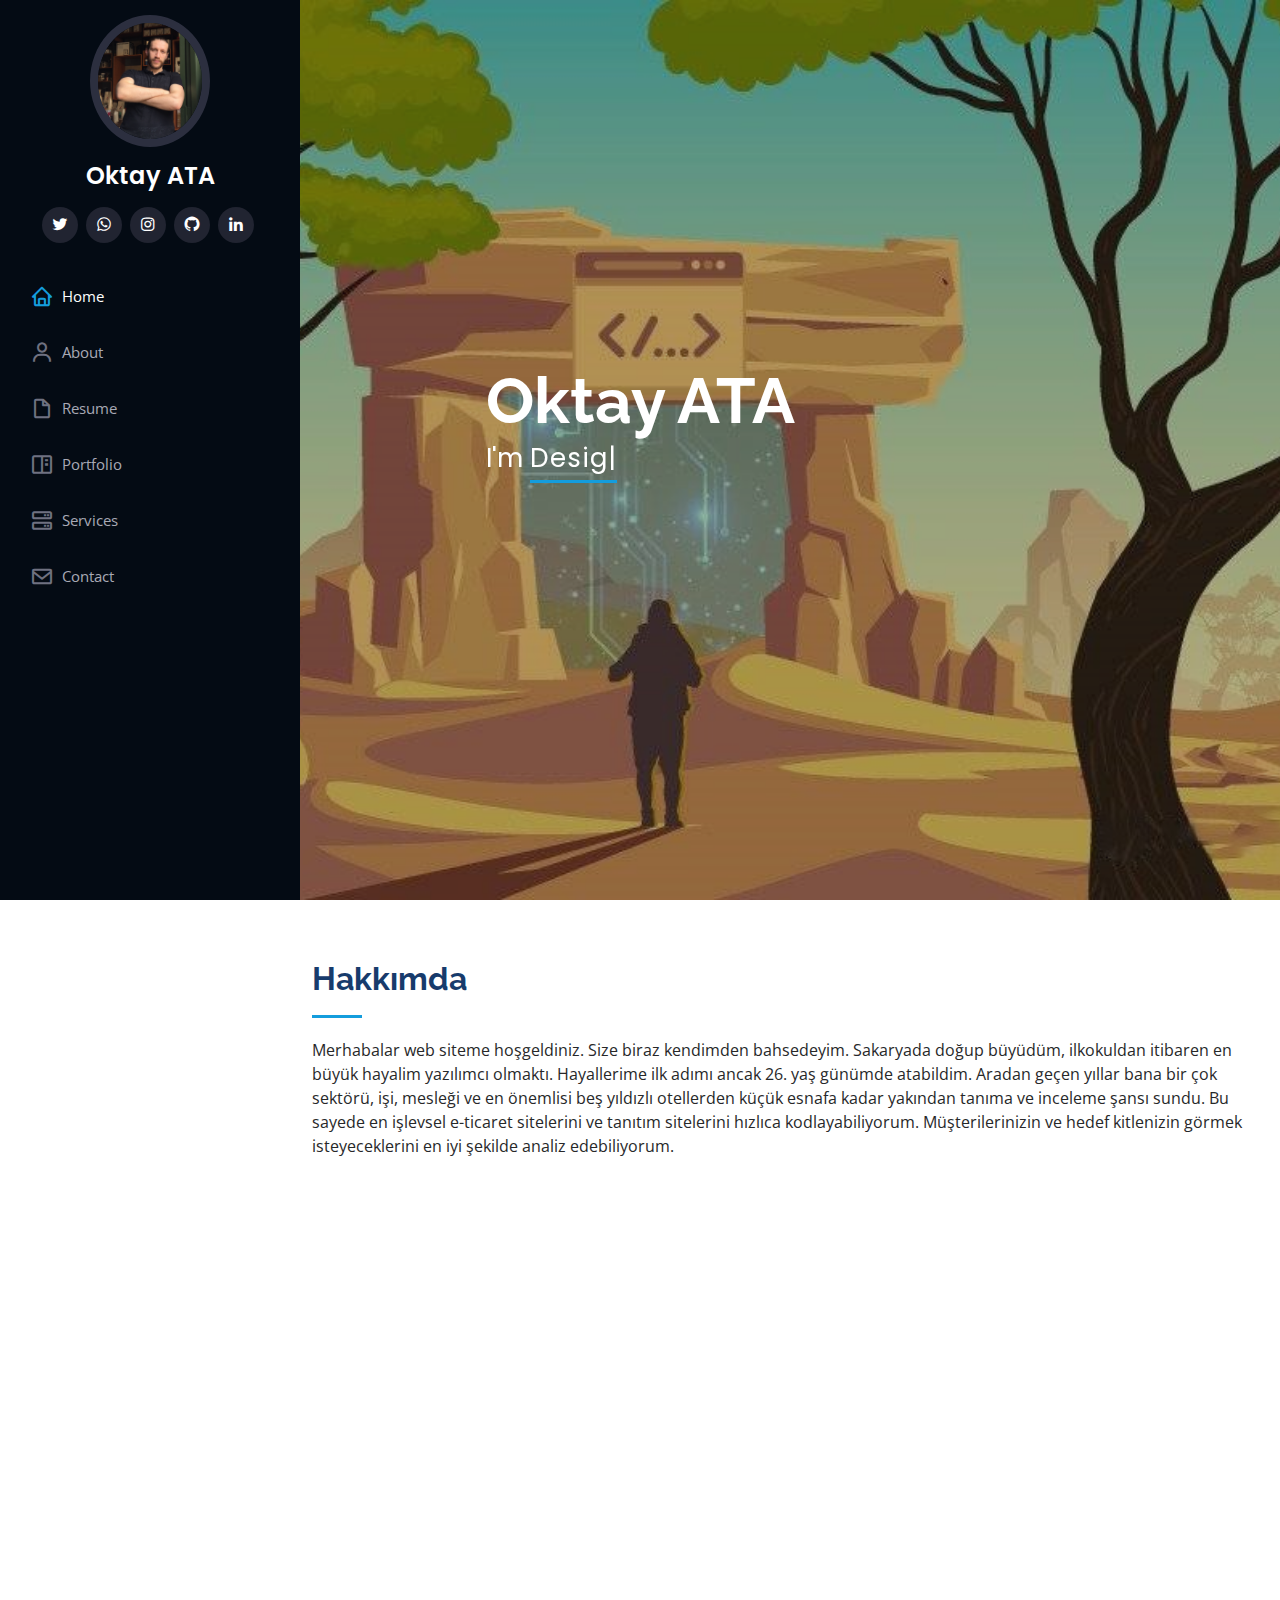
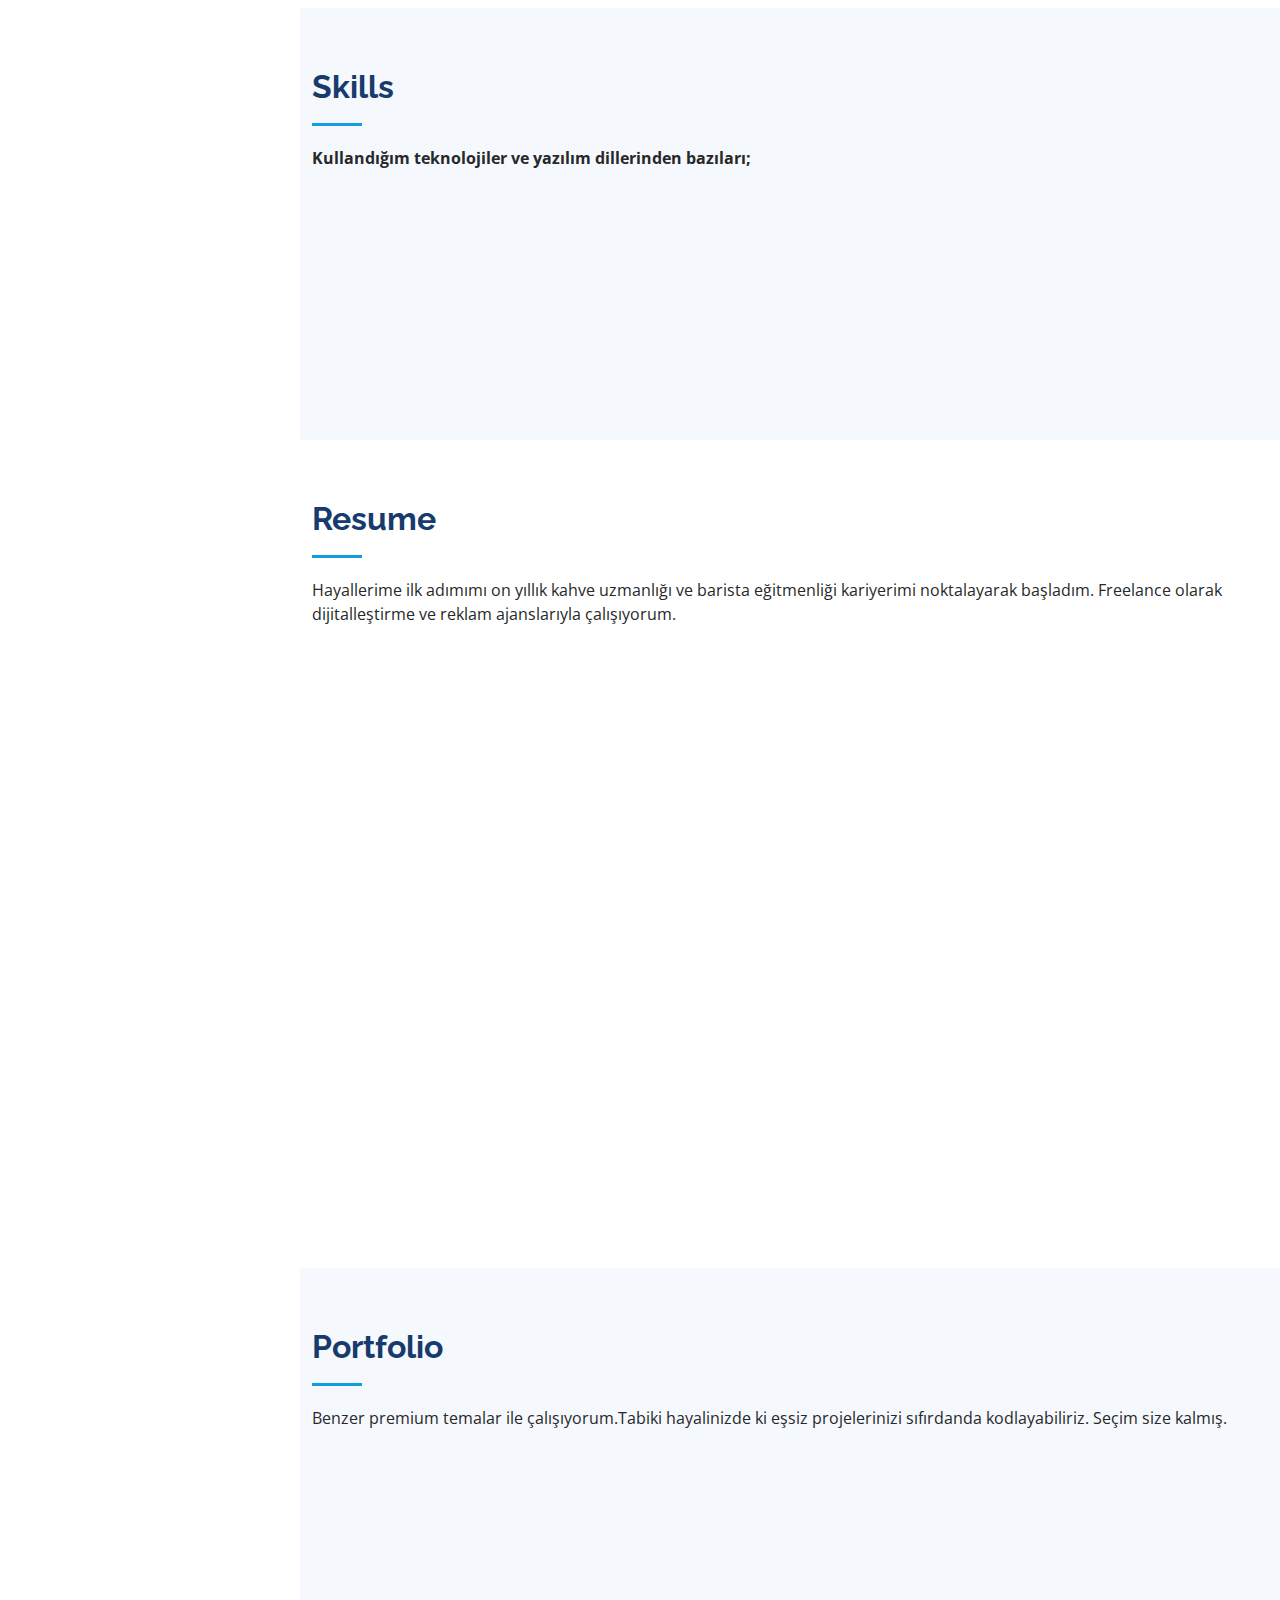
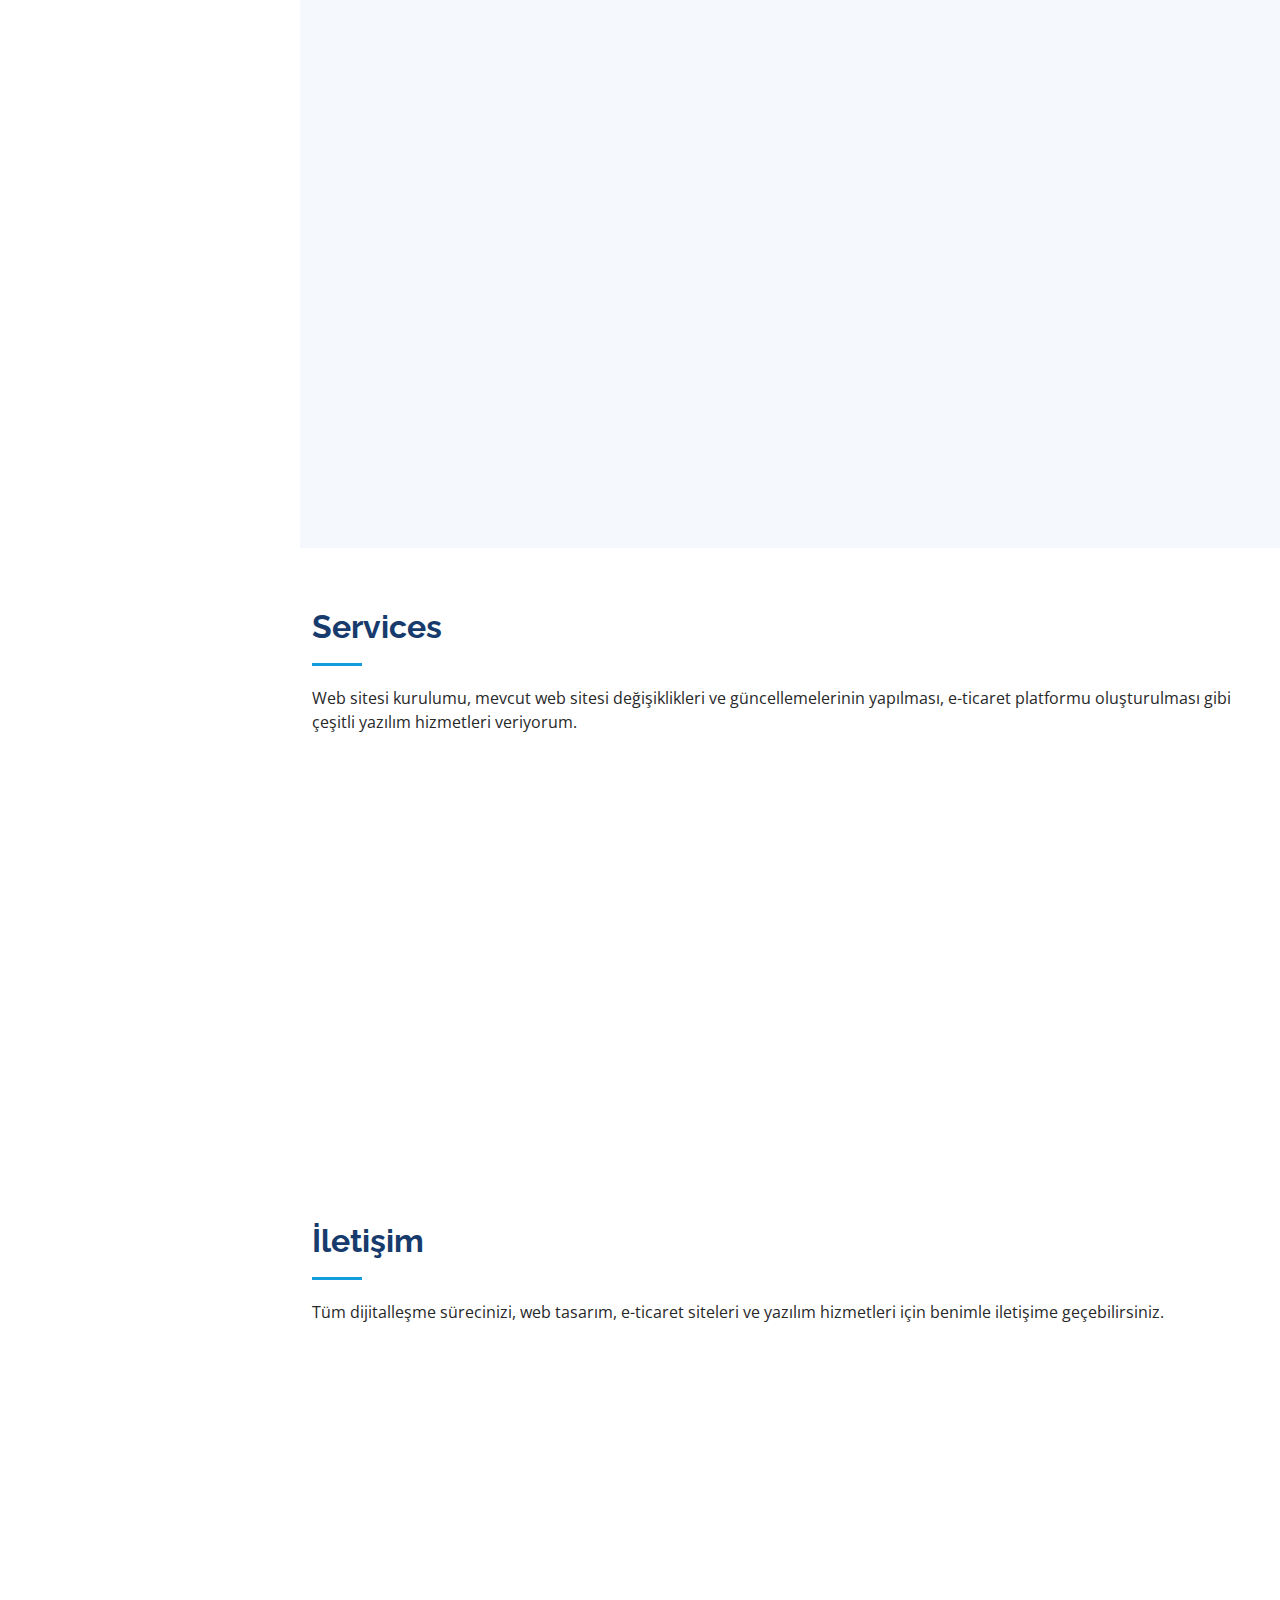
==== commit b933d1fc: "son" ====
--- a/index.html
+++ b/index.html
@@ -1,5 +1,5 @@
 <!DOCTYPE html>
-<html lang="en,tr">
+<html lang="tr,en">
 
 <head>
 
@@ -77,7 +77,7 @@
   <section id="hero" class="d-flex flex-column justify-content-center align-items-center">
     <div class="hero-container" data-aos="fade-in">
       <h1>Oktay ATA</h1>
-      <p>I'm <span class="typed" data-typed-items="Designer, Developer, Freelancer, Photographer"></span></p>
+      <p>I'm <span class="typed" data-typed-items="Designer, Developer, Freelancer, Development"></span></p>
     </div>
   </section><!-- End Hero -->
 
@@ -88,8 +88,8 @@
       <div class="container">
 
         <div class="section-title">
-          <h2>About</h2>
-          <p>Magnam dolores commodi suscipit. Necessitatibus eius consequatur ex aliquid fuga eum quidem. Sit sint consectetur velit. Quisquam quos quisquam cupiditate. Et nemo qui impedit suscipit alias ea. Quia fugiat sit in iste officiis commodi quidem hic quas.</p>
+          <h2>Hakkımda</h2>
+          <p>Merhabalar web siteme hoşgeldiniz. Size biraz kendimden bahsedeyim. Sakaryada doğup büyüdüm, ilkokuldan itibaren en büyük hayalim yazılımcı olmaktı. Hayallerime ilk adımı ancak 26. yaş günümde atabildim. Aradan geçen yıllar bana bir çok sektörü, işi, mesleği ve en önemlisi beş yıldızlı otellerden küçük esnafa kadar yakından tanıma ve inceleme şansı sundu. Bu sayede en işlevsel e-ticaret sitelerini ve tanıtım sitelerini hızlıca kodlayabiliyorum. Müşterilerinizin ve hedef kitlenizin görmek isteyeceklerini en iyi şekilde analiz edebiliyorum.</p>
         </div>
 
         <div class="row">
@@ -97,30 +97,26 @@
             <img src="assets/img/profile-img.jpg" class="img-fluid" alt="oktayata">
           </div>
           <div class="col-lg-8 pt-4 pt-lg-0 content" data-aos="fade-left">
-            <h3>UI/UX Designer &amp; Web Developer.</h3>
+            <h3>UI/UX Designer &amp; Web Developer.</h3> <br>
             <p class="fst-italic">
-              Lorem ipsum dolor sit amet, consectetur adipiscing elit, sed do eiusmod tempor incididunt ut labore et dolore
-              magna aliqua.
-            </p>
+              Bireysel veya Şahis şirketlerinizin tanıtımı konusunda web desteği sunuyorum.
+            </p> <br>
             <div class="row">
               <div class="col-lg-6">
                 <ul>
-                  <li><i class="bi bi-chevron-right"></i> <strong>Birthday:</strong> <span>5 Jan 1995</span></li>
                   <li><i class="bi bi-chevron-right"></i> <strong>Phone:</strong> <span>05316354879</span></li>
-                  <li><i class="bi bi-chevron-right"></i> <strong>City:</strong> <span>Sakarya, Türkiye</span></li>
+                  <li><i class="bi bi-chevron-right"></i> <strong>Freelance:</strong> <span>Proje Bazlı</span></li>
                 </ul>
               </div>
               <div class="col-lg-6">
                 <ul>
                   <li><i class="bi bi-chevron-right"></i> <strong>GitHub:</strong> <span>github.com/OktayATA</span></li>
-                  <li><i class="bi bi-chevron-right"></i> <strong>PhEmailone:</strong> <span>oktayata54@gmail.com</span></li>
-                  <li><i class="bi bi-chevron-right"></i> <strong>Freelance:</strong> <span>Proje Bazlı</span></li>
-              </div>
-            </div>
-            <p>
-              Officiis eligendi itaque labore et dolorum mollitia officiis optio vero. Quisquam sunt adipisci omnis et ut. Nulla accusantium dolor incidunt officia tempore. Et eius omnis.
-              Cupiditate ut dicta maxime officiis quidem quia. Sed et consectetur qui quia repellendus itaque neque. Aliquid amet quidem ut quaerat cupiditate. Ab et eum qui repellendus omnis culpa magni laudantium dolores.
-            </p>
+                  <li><i class="bi bi-chevron-right"></i> <strong>Email:</strong> <span>oktayata54@gmail.com</span></li>
+              </div>
+            </div>
+            <p> <br>
+              Dijitalleşmek sizi yep yeni insanlarla ve şirketlerle tanıştıracaktır. İşinizi büyütmek, müşterilerinize daha kolay hizmet sunmak, müşteri kitlenizi arttırmak artık tek bir web sitesiyle mümkün. 
+            Size en uygun tasarımla e-ticaret sitenizi en kısa sürede kurulumunu yaptırtıp ardından tüm Türkiye'ye ürünlerinizi satmaya başlamaya ne dersiniz ?</p>
           </div>
         </div>
 
@@ -181,7 +177,7 @@
 
         <div class="section-title">
           <h2>Skills</h2>
-          <p>Magnam dolores commodi suscipit. Necessitatibus eius consequatur ex aliquid fuga eum quidem. Sit sint consectetur velit. Quisquam quos quisquam cupiditate. Et nemo qui impedit suscipit alias ea. Quia fugiat sit in iste officiis commodi quidem hic quas.</p>
+          <p> <strong>Kullandığım teknolojiler ve yazılım dillerinden bazıları; </strong> </p>
         </div>
 
         <div class="row skills-content">
@@ -203,9 +199,9 @@
             </div>
 
             <div class="progress">
-              <span class="skill">JavaScript <i class="val">75%</i></span>
+              <span class="skill">JavaScript <i class="val">80%</i></span>
               <div class="progress-bar-wrap">
-                <div class="progress-bar" role="progressbar" aria-valuenow="75" aria-valuemin="0" aria-valuemax="100"></div>
+                <div class="progress-bar" role="progressbar" aria-valuenow="85" aria-valuemin="0" aria-valuemax="100"></div>
               </div>
             </div>
 
@@ -214,9 +210,9 @@
           <div class="col-lg-6" data-aos="fade-up" data-aos-delay="100">
 
             <div class="progress">
-              <span class="skill">PHP <i class="val">80%</i></span>
+              <span class="skill">PHP <i class="val">60%</i></span>
               <div class="progress-bar-wrap">
-                <div class="progress-bar" role="progressbar" aria-valuenow="80" aria-valuemin="0" aria-valuemax="100"></div>
+                <div class="progress-bar" role="progressbar" aria-valuenow="60" aria-valuemin="0" aria-valuemax="100"></div>
               </div>
             </div>
 
@@ -254,8 +250,8 @@
           <div class="col-lg-6" data-aos="fade-up">
             <h3 class="resume-title">Özet</h3>
             <div class="resume-item pb-0">
-              <h4>Projelerim</h4>
-              <p><em>Projelerimi daha çok sosyal sorumluluk, sağlık,hukuk,danışmanlık gibi alanlarda seçiyorum. Bir çok yazılım şirketi ve medya ajansı ile iş birliği içindeyim.</em></p>
+              <h4>Prensiplerim </h4>
+              <p><em>  En kısa sürede en iyi çözüm ve görsellik ilkesiyle çalışıyorum. <br> Bir çok yazılım şirketi ve medya ajansı ile iş birliği içindeyim. <br> Projelerimi daha çok sosyal sorumluluk, sağlık,hukuk,danışmanlık gibi alanlarda seçiyorum. </em></p>
               <ul>
                 <li>Sakarya,İstanbul,İzmir,Ankara</li>
                 <li>(+90) 531-4879</li>
@@ -263,34 +259,42 @@
               </ul>
             </div>
 
-            <h3 class="resume-title">Education</h3>
+            <h3 class="resume-title">Tam Zamanlı</h3>
             <div class="resume-item">
-              <h4>Master of Fine Arts &amp; Graphic Design</h4>
-              <h5>2015 - 2016</h5>
-              <p><em>Rochester Institute of Technology, Rochester, NY</em></p>
-              <p>Qui deserunt veniam. Et sed aliquam labore tempore sed quisquam iusto autem sit. Ea vero voluptatum qui ut dignissimos deleniti nerada porti sand markend</p>
-            </div>
-            <div class="resume-item">
+              <h4><a href="https://www.lcwaikiki.com/tr-TR/TR/" target="_blank"> lcwaikiki.com </a> </h4>
+              <h5>2022</h5>
+              <p><em>Web Admin & Development</em></p>
+              <p>Hayallerimi süsleyen mesleğimdeki tam zamanlı çalıştığım biricik şirketimde web geliştirici olarak çalışıyorum.</p>
+            </div>
+            <!-- <div class="resume-item">
               <h4>Bachelor of Fine Arts &amp; Graphic Design</h4>
               <h5>2010 - 2014</h5>
               <p><em>Rochester Institute of Technology, Rochester, NY</em></p>
               <p>Quia nobis sequi est occaecati aut. Repudiandae et iusto quae reiciendis et quis Eius vel ratione eius unde vitae rerum voluptates asperiores voluptatem Earum molestiae consequatur neque etlon sader mart dila</p>
-            </div>
+            </div> -->
           </div>
           <div class="col-lg-6" data-aos="fade-up" data-aos-delay="100">
-            <h3 class="resume-title">Professional Experience</h3>
+            <h3 class="resume-title">Freelance</h3>
             <div class="resume-item">
-              <h4>Senior graphic design specialist</h4>
-              <h5>2019 - Present</h5>
-              <p><em>Experion, New York, NY </em></p>
+              <h4>İş Birliği İçinde Olduğum Şirketler</h4>
+              <p><em>İzmir, Ankara, İstanbul </em></p>
               <ul>
-                <li>Lead in the design, development, and implementation of the graphic, layout, and production communication materials</li>
-                <li>Delegate tasks to the 7 members of the design team and provide counsel on all aspects of the project. </li>
-                <li>Supervise the assessment of all graphic materials in order to ensure quality and accuracy of the design</li>
-                <li>Oversee the efficient use of production project budgets ranging from $2,000 - $25,000</li>
+                <li><a href="https://www.merttayfunavci.com.tr/" target="_blank"> MAYDANOZSOFT YAZILIM & APP </a>
+                  <dt><a href="https://www.merttayfunavci.com.tr//" target="_blank"> - merttayfunavci.com.tr </a></dt> 
+                  <dt><a href="https://parscoffee.com.tr/" target="_blank"> - parscoffee.com.tr </a></dt> 
+                  <dt><a href="https://siyezfirin.com/" target="_blank"> - siyezfırın.com.tr </a></dt> </li>                 
+                <li><a href="https://www.nesemedyareklam.com/" target="_blank">NEŞE MEDYA REKLAMCILIK AJANSİ </a>
+                  <dt><a href="https://herbalyasam.net/" target="_blank"> - herbalyasam.net</a></dt> </li>
+                <li><a href="https://www.bakproje.com.tr/" target="_blank">DEZ DİJİTALLEŞTİRME AJANSI</a>
+                  <dt><a href="http://test.cocukgozlemevi.org//" target="_blank"> - cocukgozlemevi.org</a></dt> 
+                  <dt><a href="http://louiseandsuites.com/wordpress//" target="_blank"> - ergyapiholding.com</a></dt> 
+                </li>
+                <li><a href="https://www.alfatekyazilim.com.tr/" target="_blank"> ALFA TEK YAZILIM </a> </li>
+                <li><a href="https://www.hineks.com/" target="_blank"> HİNEKS ÜST DÜZEY YAZILIM HİZMETLERİ </a> </li>
+
               </ul>
             </div>
-            <div class="resume-item">
+            <!-- <div class="resume-item">
               <h4>Graphic design specialist</h4>
               <h5>2017 - 2018</h5>
               <p><em>Stepping Stone Advertising, New York, NY</em></p>
@@ -300,7 +304,7 @@
                 <li>Recommended and consulted with clients on the most appropriate graphic design</li>
                 <li>Created 4+ design presentations and proposals a month for clients and account managers</li>
               </ul>
-            </div>
+            </div> -->
           </div>
         </div>
 
@@ -313,7 +317,7 @@
 
         <div class="section-title">
           <h2>Portfolio</h2>
-          <p>Magnam dolores commodi suscipit. Necessitatibus eius consequatur ex aliquid fuga eum quidem. Sit sint consectetur velit. Quisquam quos quisquam cupiditate. Et nemo qui impedit suscipit alias ea. Quia fugiat sit in iste officiis commodi quidem hic quas.</p>
+          <p>Benzer premium temalar ile çalışıyorum.Tabiki hayalinizde ki eşsiz projelerinizi sıfırdanda kodlayabiliriz. Seçim size kalmış.</p>
         </div>
 
         <div class="row" data-aos="fade-up">
@@ -430,44 +434,44 @@
 
         <div class="section-title">
           <h2>Services</h2>
-          <p>Magnam dolores commodi suscipit. Necessitatibus eius consequatur ex aliquid fuga eum quidem. Sit sint consectetur velit. Quisquam quos quisquam cupiditate. Et nemo qui impedit suscipit alias ea. Quia fugiat sit in iste officiis commodi quidem hic quas.</p>
+          <p> Web sitesi kurulumu, mevcut web sitesi değişiklikleri ve güncellemelerinin yapılması, e-ticaret platformu oluşturulması gibi çeşitli yazılım hizmetleri veriyorum.</p>
         </div>
 
         <div class="row">
           <div class="col-lg-4 col-md-6 icon-box" data-aos="fade-up">
             <div class="icon"><i class="bi bi-briefcase"></i></div>
-            <h4 class="title"><a href="">Lorem Ipsum</a></h4>
-            <p class="description">Voluptatum deleniti atque corrupti quos dolores et quas molestias excepturi sint occaecati cupiditate non provident</p>
+            <h4 class="title"><a href="">Web Tasarım</a></h4>
+            <p class="description">Size en uygun tasarımı birlikte seçerek veya sıfırdan kodlayarak en kısa sürede hizmetinize sunmaktayım.</p>
           </div>
           <div class="col-lg-4 col-md-6 icon-box" data-aos="fade-up" data-aos-delay="100">
             <div class="icon"><i class="bi bi-card-checklist"></i></div>
-            <h4 class="title"><a href="">Dolor Sitema</a></h4>
-            <p class="description">Minim veniam, quis nostrud exercitation ullamco laboris nisi ut aliquip ex ea commodo consequat tarad limino ata</p>
+            <h4 class="title"><a href="">E-ticaret</a></h4>
+            <p class="description">İnternet sitenizden satış yapmak, satışlarınızı arttırmak ve işinizi büyütmek için yardımcı olabilirim.</p>
           </div>
           <div class="col-lg-4 col-md-6 icon-box" data-aos="fade-up" data-aos-delay="200">
             <div class="icon"><i class="bi bi-bar-chart"></i></div>
-            <h4 class="title"><a href="">Sed ut perspiciatis</a></h4>
-            <p class="description">Duis aute irure dolor in reprehenderit in voluptate velit esse cillum dolore eu fugiat nulla pariatur</p>
+            <h4 class="title"><a href="">Dijitalleştirme</a></h4>
+            <p class="description">Hedef kitlenizi arttırmak için internet ortamına geçişlerinizde logo tasarımı gibi hizmetleri sağlıyorum.</p>
           </div>
           <div class="col-lg-4 col-md-6 icon-box" data-aos="fade-up" data-aos-delay="300">
             <div class="icon"><i class="bi bi-binoculars"></i></div>
-            <h4 class="title"><a href="">Magni Dolores</a></h4>
-            <p class="description">Excepteur sint occaecat cupidatat non proident, sunt in culpa qui officia deserunt mollit anim id est laborum</p>
+            <h4 class="title"><a href="">Web Destek</a></h4>
+            <p class="description">Web sitelerinizde hataları çözümlüyor ve size uygun yazılım desteği sunuyorum.</p>
           </div>
           <div class="col-lg-4 col-md-6 icon-box" data-aos="fade-up" data-aos-delay="400">
             <div class="icon"><i class="bi bi-brightness-high"></i></div>
-            <h4 class="title"><a href="">Nemo Enim</a></h4>
-            <p class="description">At vero eos et accusamus et iusto odio dignissimos ducimus qui blanditiis praesentium voluptatum deleniti atque</p>
+            <h4 class="title"><a href="">Güncelleme</a></h4>
+            <p class="description">Mevcut web sitelerinizin aylık belirlediğiniz periyotta veya anlık güncellemelerini ve değişikliklerini yapıyorum.</p>
           </div>
           <div class="col-lg-4 col-md-6 icon-box" data-aos="fade-up" data-aos-delay="500">
             <div class="icon"><i class="bi bi-calendar4-week"></i></div>
-            <h4 class="title"><a href="">Eiusmod Tempor</a></h4>
-            <p class="description">Et harum quidem rerum facilis est et expedita distinctio. Nam libero tempore, cum soluta nobis est eligendi</p>
-          </div>
-        </div>
-
-      </div>
-    </section><!-- End Services Section -->
+            <h4 class="title"><a href="">Kodlama</a></h4>
+            <p class="description">Size özel yazılım hizmetleri sunarak sorunlarınızı çözümlüyorum.</p>
+          </div>
+        </div>
+
+      </div>
+    </section> <!-- End Services Section -->
 
     <!-- ======= Testimonials Section ======= -->
     <!-- <section id="testimonials" class="testimonials section-bg">
@@ -626,7 +630,7 @@
   </main><!-- End #main -->
 
   <!-- ======= Footer ======= -->
-  <footer id="footer">
+  <!-- <footer id="footer">
     <div class="container">
       <div class="copyright">
         &copy; Copyright <strong><span>iPortfolio</span></strong>
@@ -636,10 +640,10 @@
         <!-- You can delete the links only if you purchased the pro version. -->
         <!-- Licensing information: https://bootstrapmade.com/license/ -->
         <!-- Purchase the pro version with working PHP/AJAX contact form: https://bootstrapmade.com/iportfolio-bootstrap-portfolio-websites-template/ -->
-        Designed by <a href="https://bootstrapmade.com/">BootstrapMade</a>
+        <!-- Designed by <a href="https://bootstrapmade.com/">BootstrapMade</a>
       </div>
     </div>
-  </footer><!-- End  Footer -->
+  </footer>End  Footer --> -->
 
   <a href="#" class="back-to-top d-flex align-items-center justify-content-center"><i class="bi bi-arrow-up-short"></i></a>
 
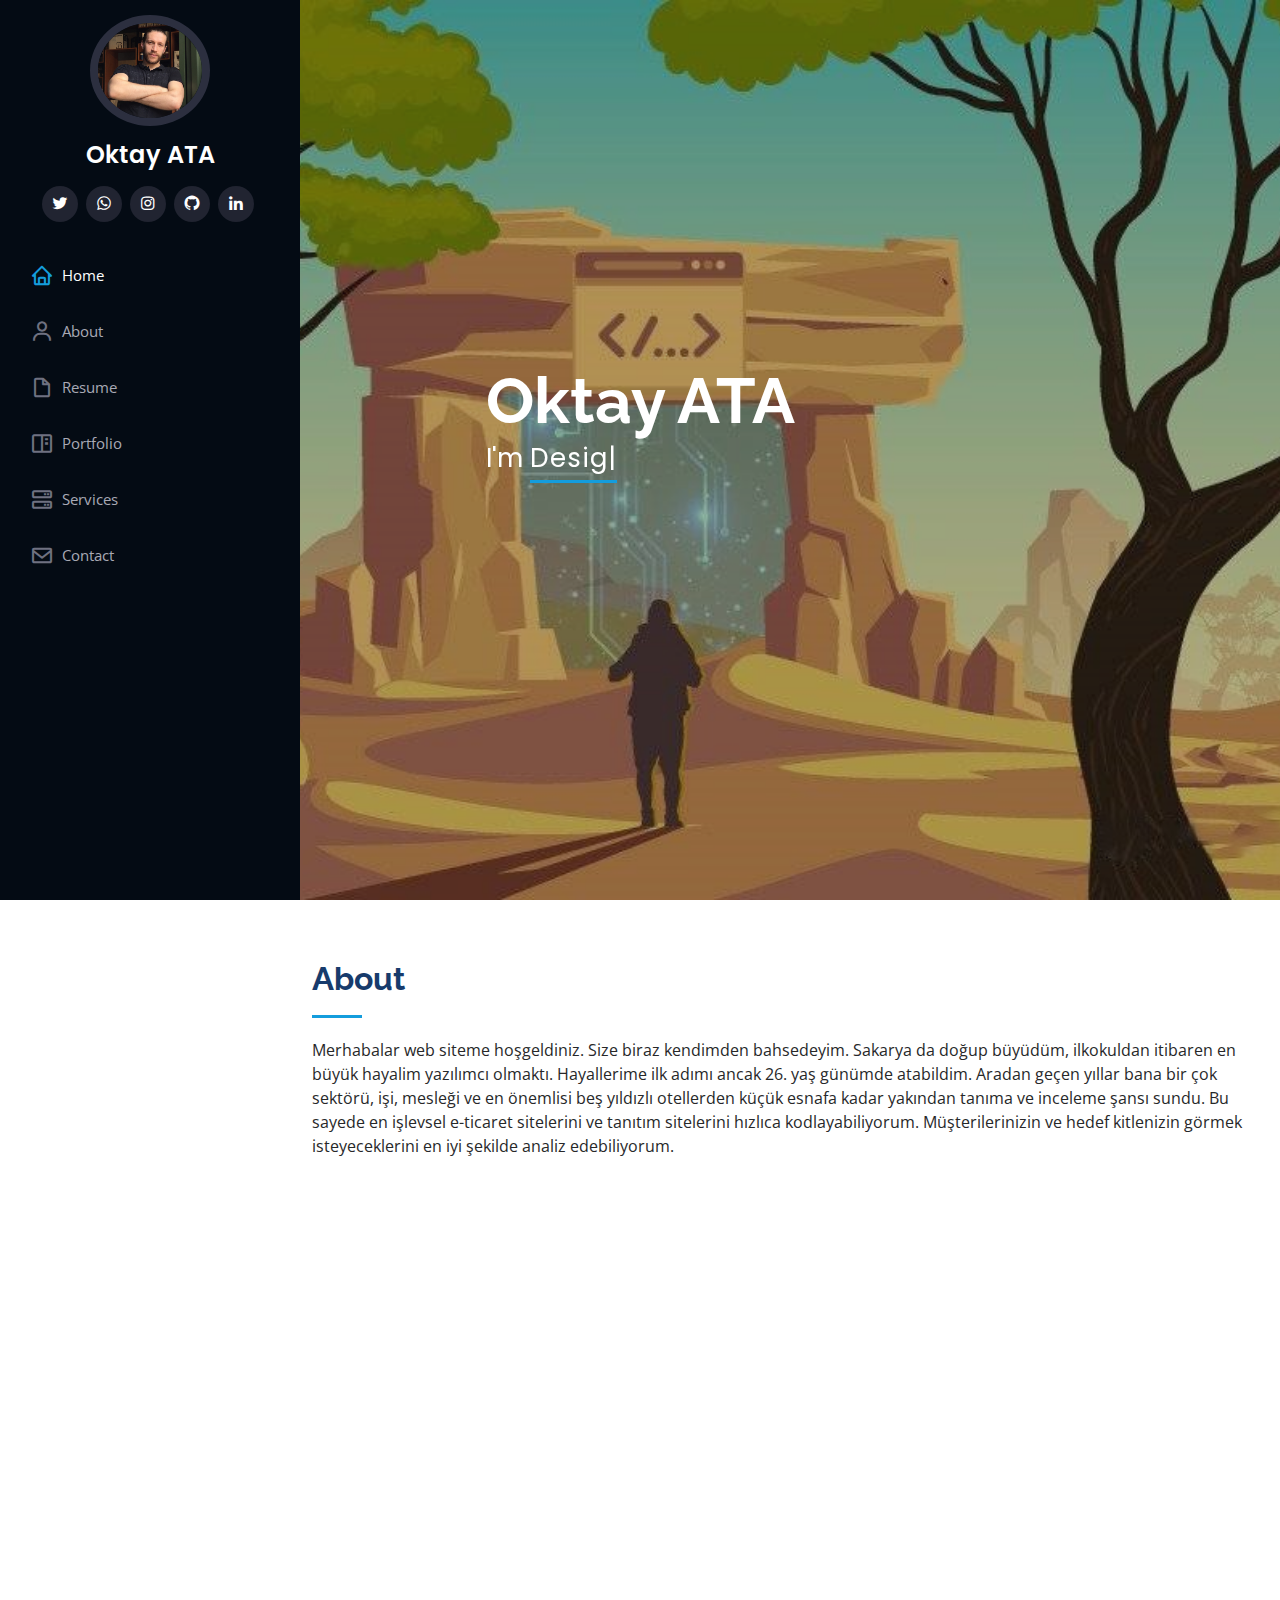
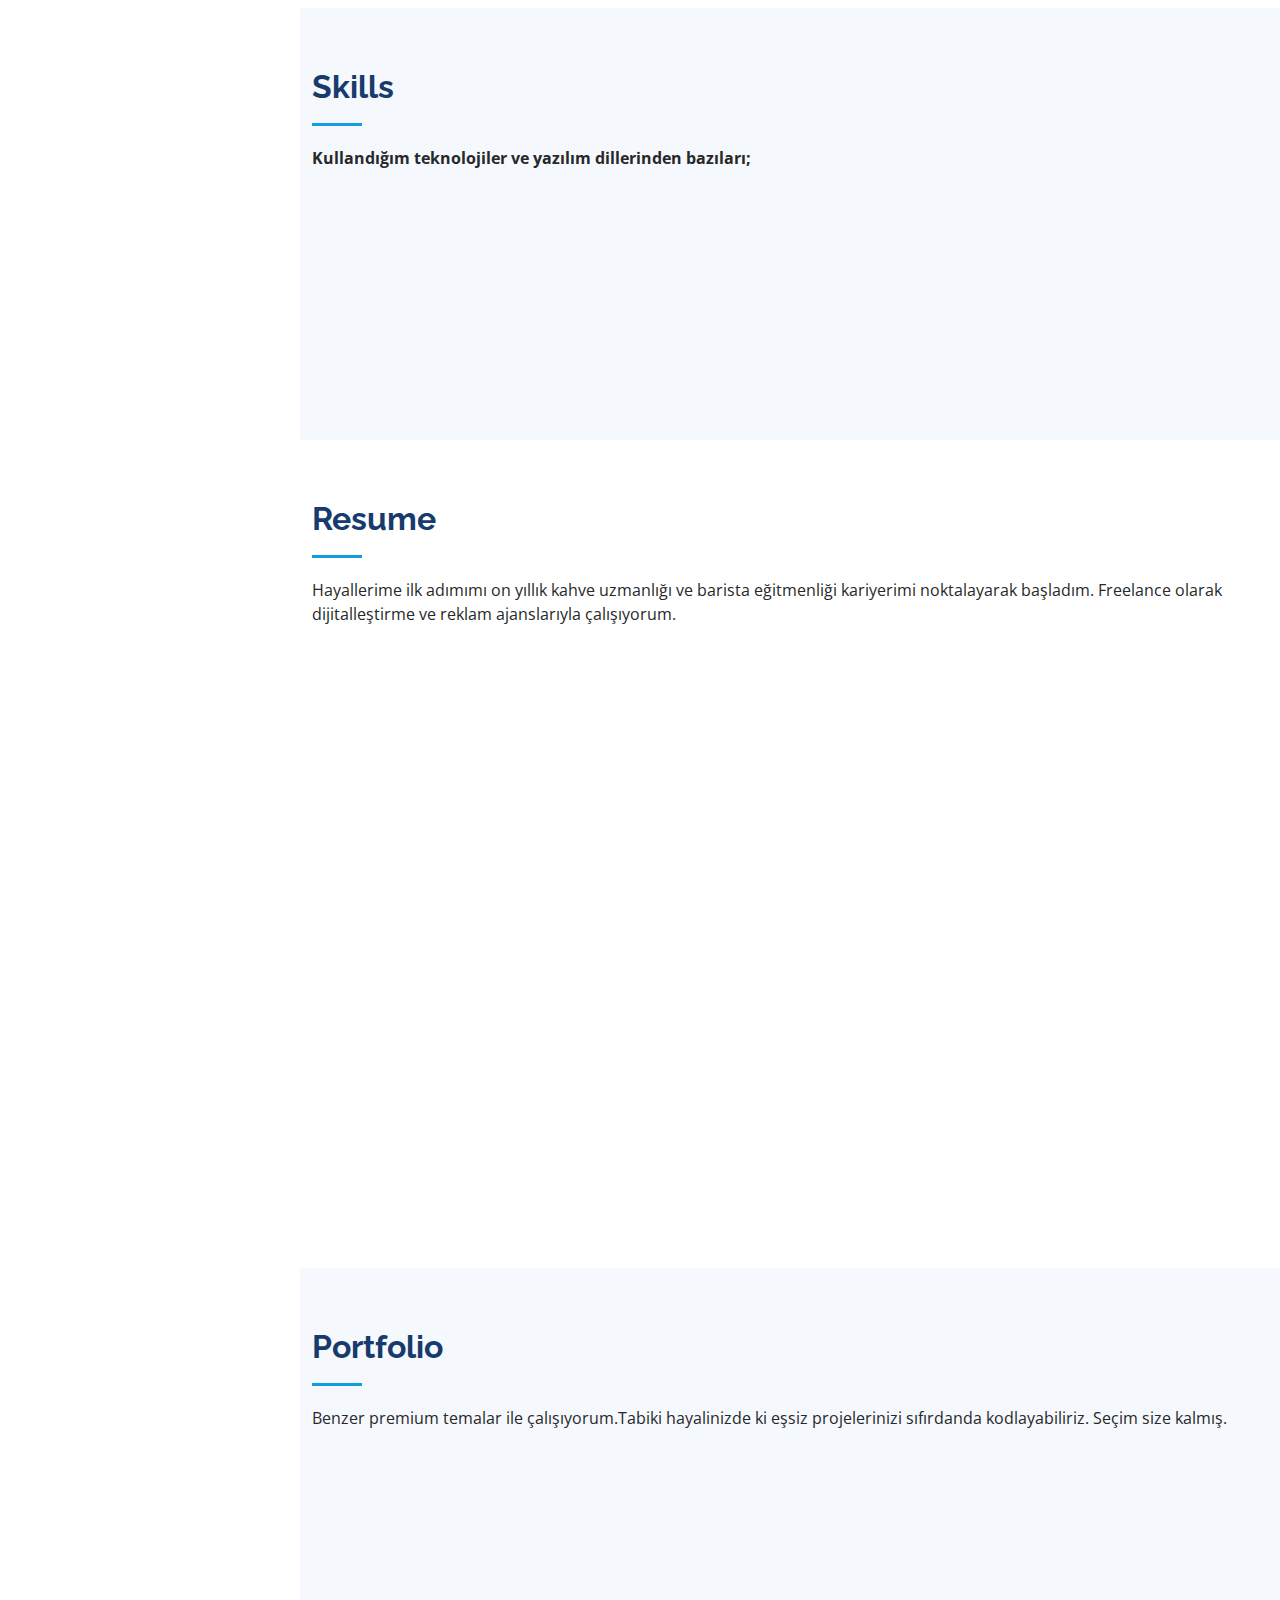
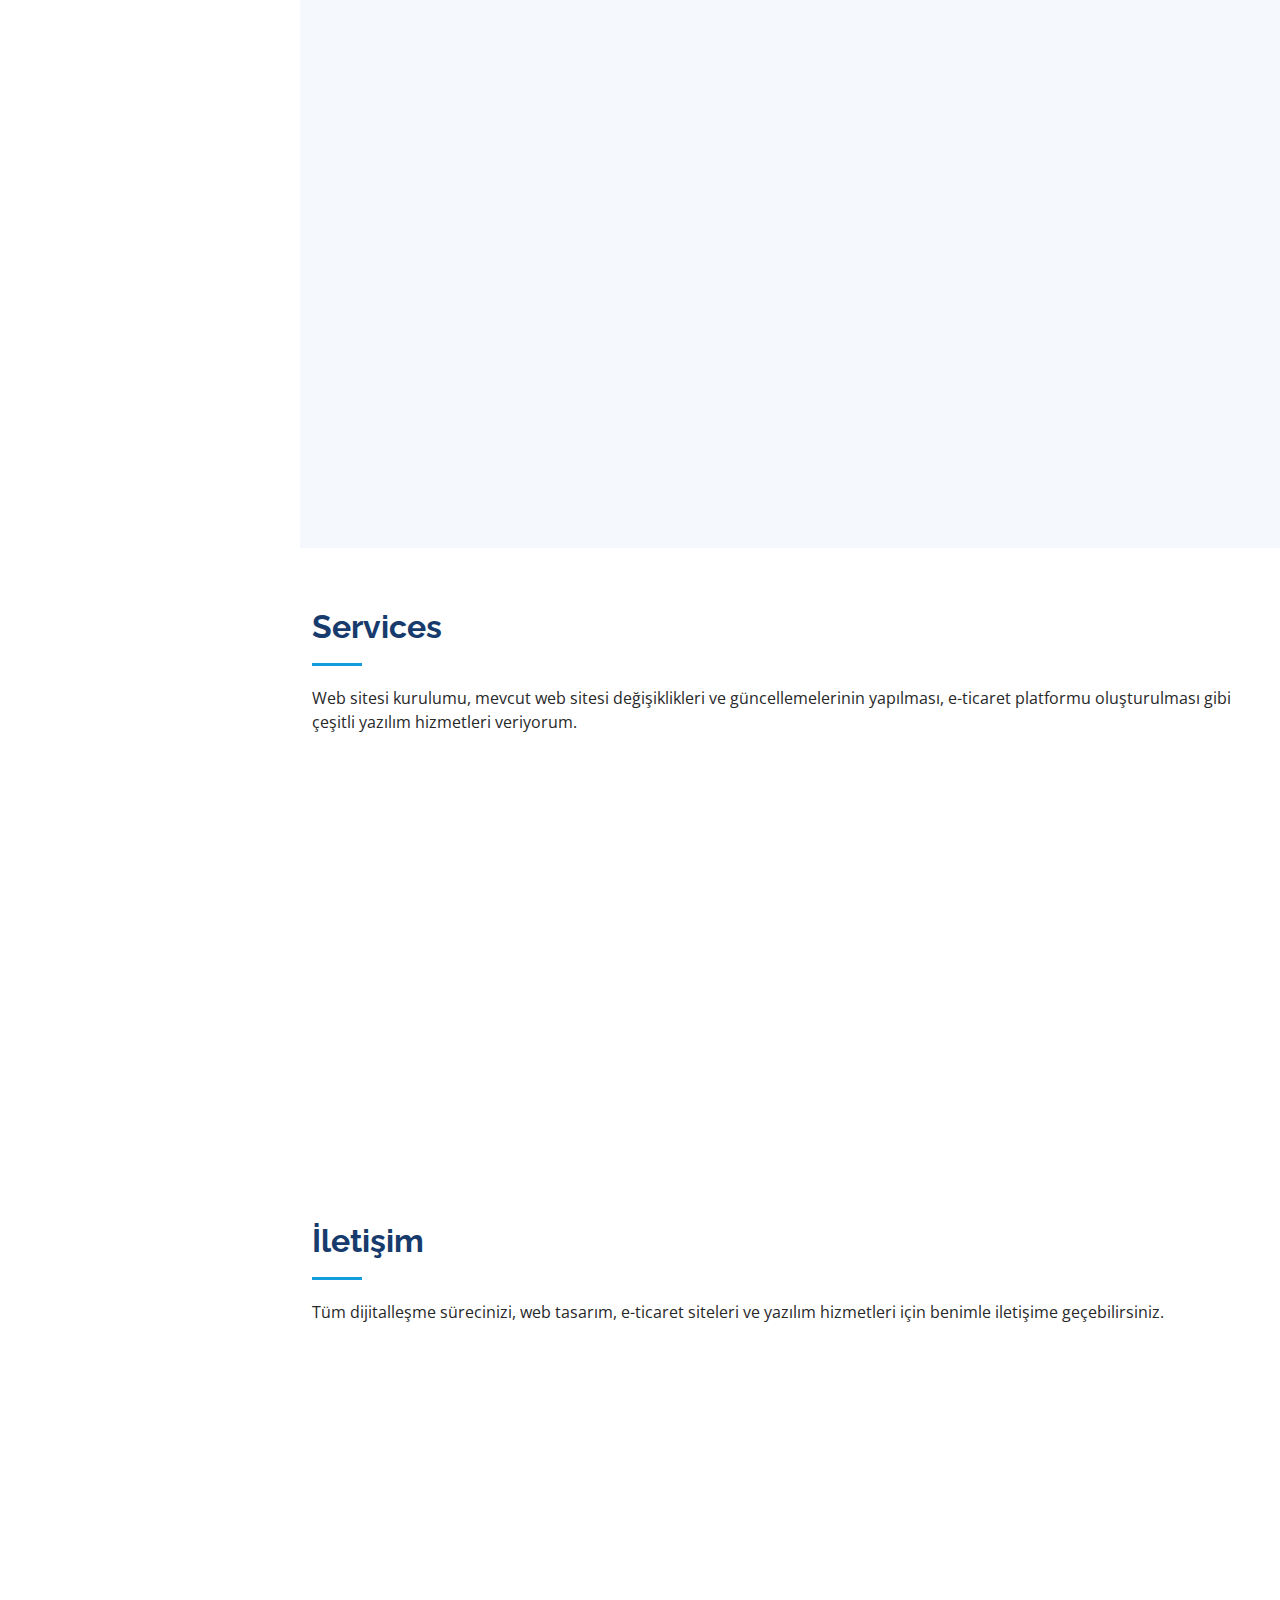
==== commit 9524e86c: "finsh" ====
--- a/index.html
+++ b/index.html
@@ -88,18 +88,18 @@
       <div class="container">
 
         <div class="section-title">
-          <h2>Hakkımda</h2>
-          <p>Merhabalar web siteme hoşgeldiniz. Size biraz kendimden bahsedeyim. Sakaryada doğup büyüdüm, ilkokuldan itibaren en büyük hayalim yazılımcı olmaktı. Hayallerime ilk adımı ancak 26. yaş günümde atabildim. Aradan geçen yıllar bana bir çok sektörü, işi, mesleği ve en önemlisi beş yıldızlı otellerden küçük esnafa kadar yakından tanıma ve inceleme şansı sundu. Bu sayede en işlevsel e-ticaret sitelerini ve tanıtım sitelerini hızlıca kodlayabiliyorum. Müşterilerinizin ve hedef kitlenizin görmek isteyeceklerini en iyi şekilde analiz edebiliyorum.</p>
+          <h2>About</h2>
+          <p>Merhabalar web siteme hoşgeldiniz. Size biraz kendimden bahsedeyim. Sakarya da doğup büyüdüm, ilkokuldan itibaren en büyük hayalim yazılımcı olmaktı. Hayallerime ilk adımı ancak 26. yaş günümde atabildim. Aradan geçen yıllar bana bir çok sektörü, işi, mesleği ve en önemlisi beş yıldızlı otellerden küçük esnafa kadar yakından tanıma ve inceleme şansı sundu. Bu sayede en işlevsel e-ticaret sitelerini ve tanıtım sitelerini hızlıca kodlayabiliyorum. Müşterilerinizin ve hedef kitlenizin görmek isteyeceklerini en iyi şekilde analiz edebiliyorum.</p>
         </div>
 
         <div class="row">
           <div class="col-lg-4" data-aos="fade-right">
-            <img src="assets/img/profile-img.jpg" class="img-fluid" alt="oktayata">
+            <img src="assets/img/profilee-img.jpg" class="img-fluid" alt="oktayata">
           </div>
           <div class="col-lg-8 pt-4 pt-lg-0 content" data-aos="fade-left">
             <h3>UI/UX Designer &amp; Web Developer.</h3> <br>
             <p class="fst-italic">
-              Bireysel veya Şahis şirketlerinizin tanıtımı konusunda web desteği sunuyorum.
+              Bireysel tanıtım veya Şahis şirketlerinizin tanıtımı konusunda web desteği sunuyorum.
             </p> <br>
             <div class="row">
               <div class="col-lg-6">
@@ -588,7 +588,7 @@
                 <p>+90 531 6354879</p>
               </div>
 
-              <iframe src="https://www.google.com/maps/embed?pb=!1m14!1m8!1m3!1d12097.433213460943!2d-74.0062269!3d40.7101282!3m2!1i1024!2i768!4f13.1!3m3!1m2!1s0x0%3A0xb89d1fe6bc499443!2sDowntown+Conference+Center!5e0!3m2!1smk!2sbg!4v1539943755621" frameborder="0" style="border:0; width: 100%; height: 290px;" allowfullscreen></iframe>
+              <iframe src="https://www.google.com/maps/embed?pb=!1m18!1m12!1m3!1d3022.946392805073!2d30.33748388928947!3d40.7412050852598!2m3!1f0!2f0!3f0!3m2!1i1024!2i768!4f13.1!3m3!1m2!1s0x14ccadf3b93b47db%3A0xaa82c42f614e5ca1!2sSakarya%20Teknokent!5e0!3m2!1str!2str!4v1646092113917!5m2!1str!2str" frameborder="0" style="border:0; width: 100%; height: 290px;" allowfullscreen></iframe>
             </div>
 
           </div>
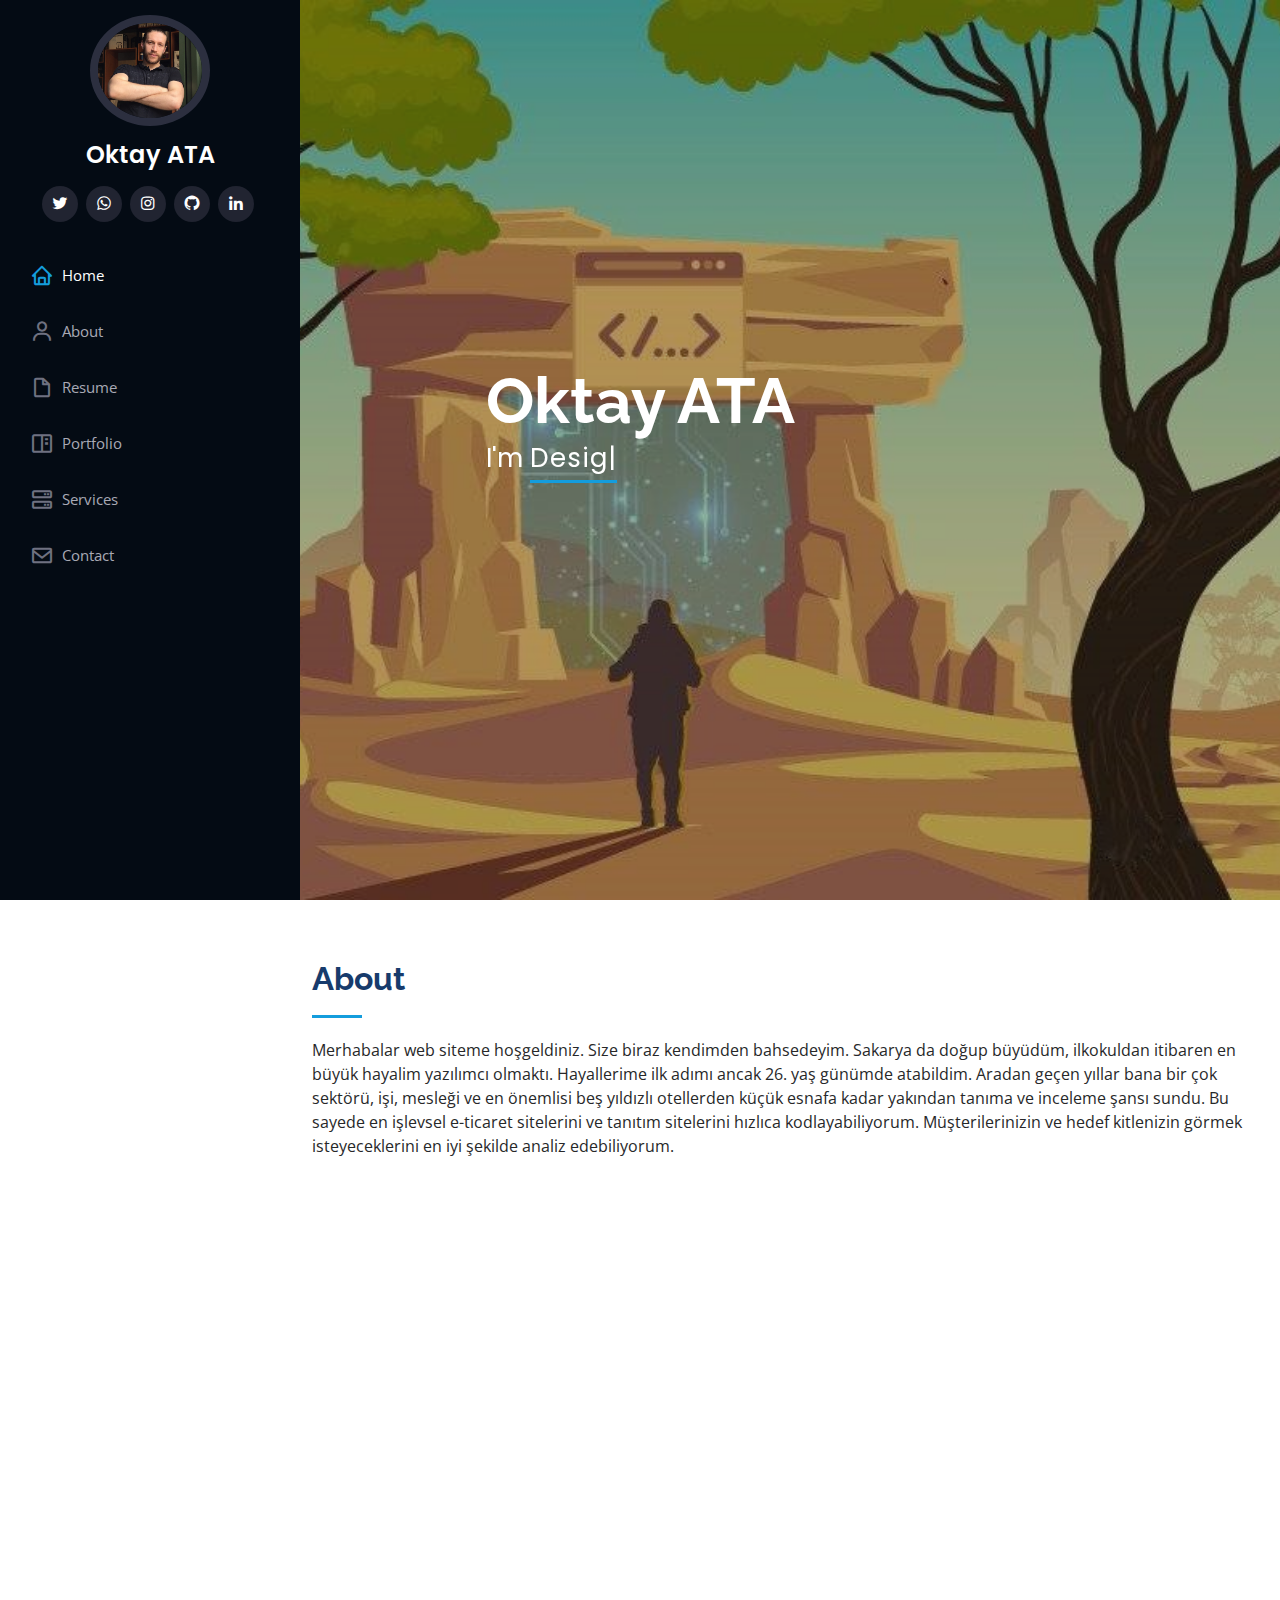
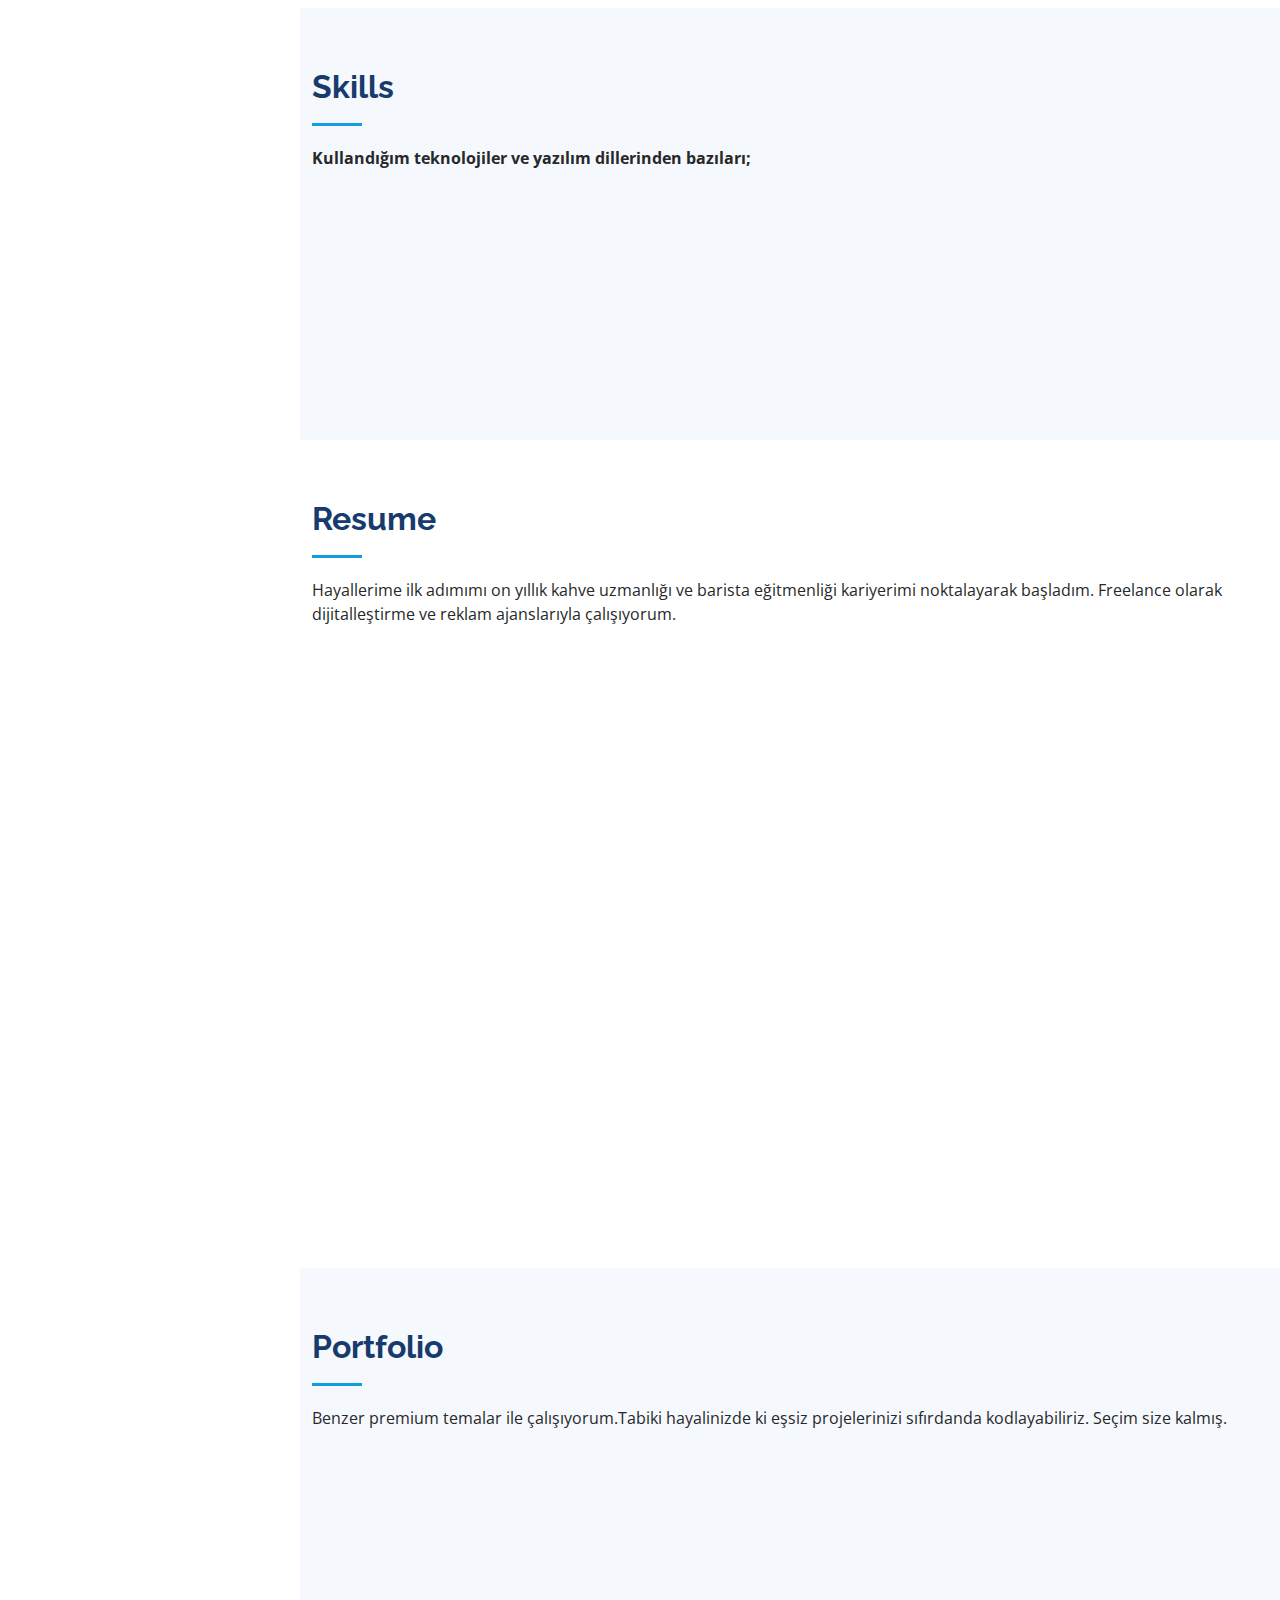
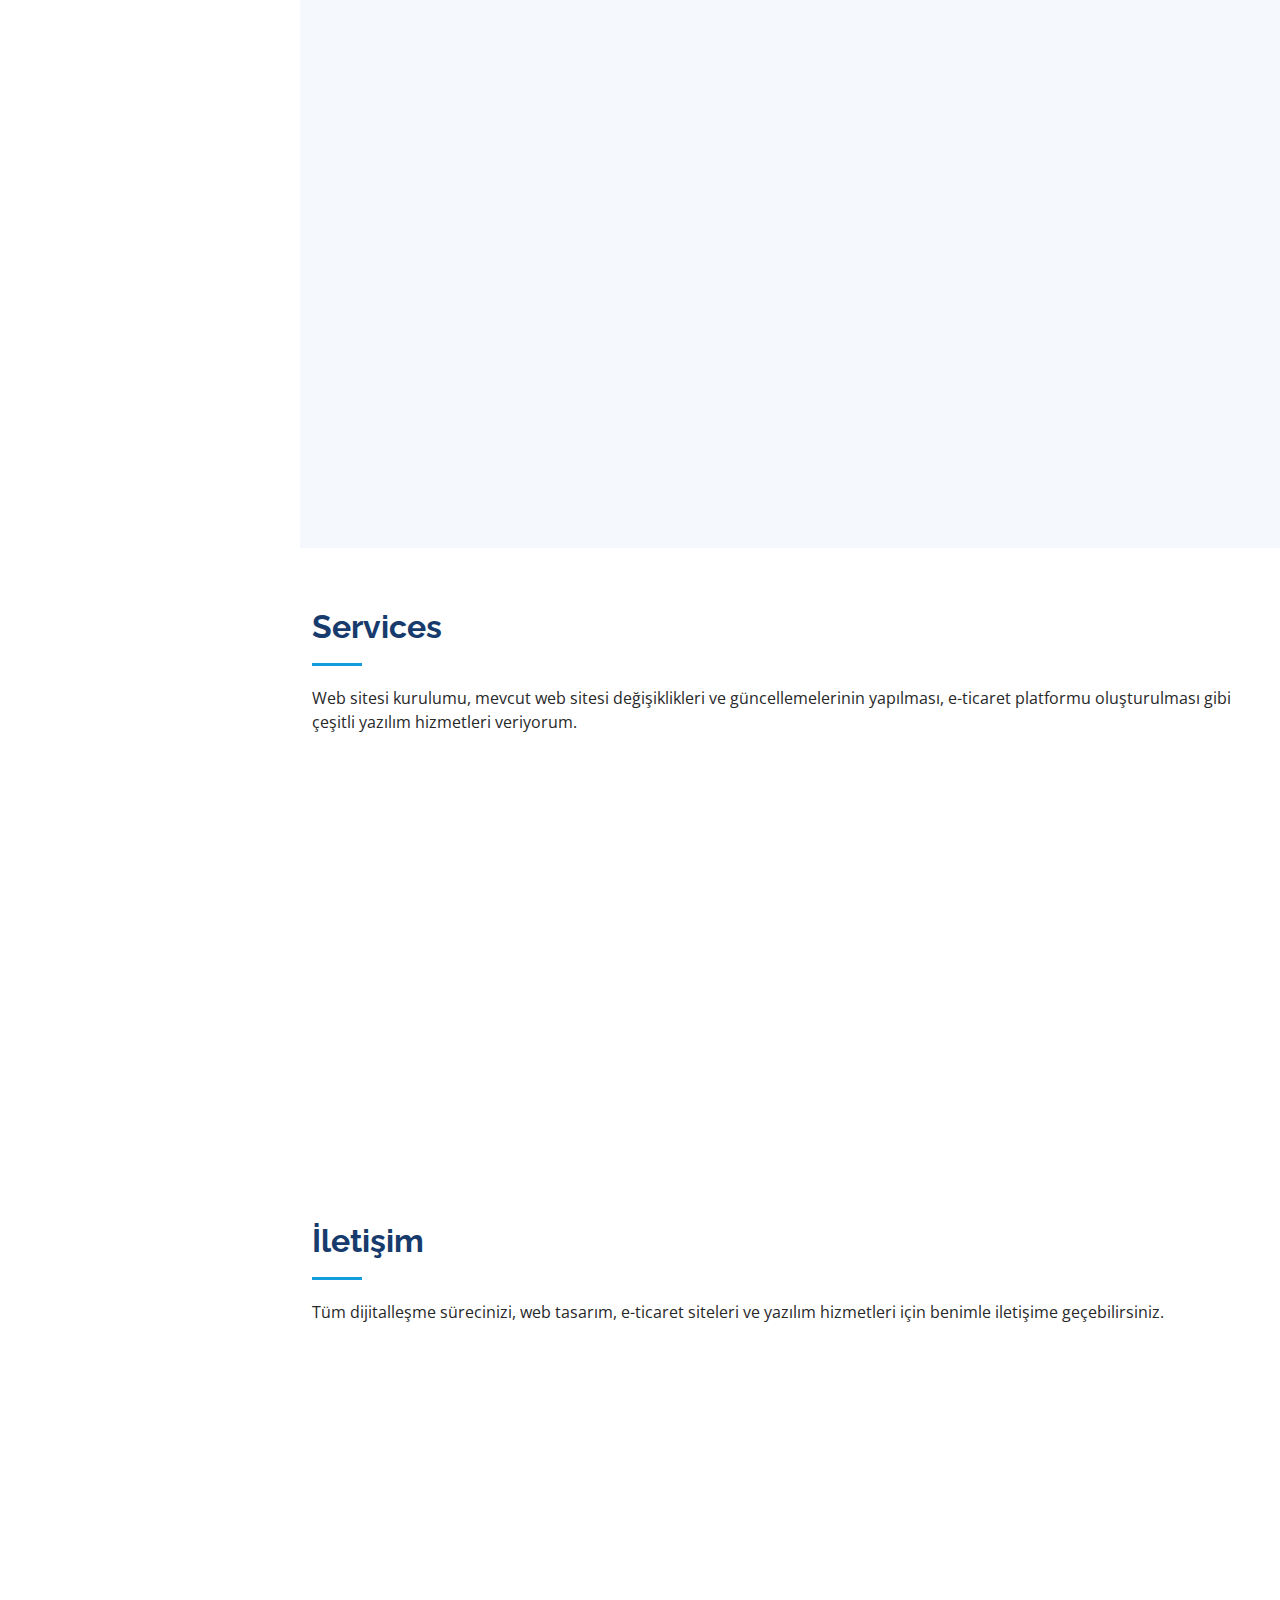
==== commit 3b7e656a: "update" ====
--- a/index.html
+++ b/index.html
@@ -30,6 +30,10 @@
 
   <!-- Template Main CSS File -->
   <link href="assets/css/style.css" rel="stylesheet">
+  <link rel="stylesheet" href="forms/contact.php ">
+  <link rel="stylesheet" href="assets/php-iletisim-formu/gonder.php">
+  <link rel="stylesheet" href="assets/php-iletisim-formu/index.php">
+
 
   <!-- =======================================================
   * Template Name: iPortfolio - v3.7.0
@@ -53,7 +57,7 @@
         <h1 class="text-light"><a href="index.html">Oktay ATA</a></h1>
         <div class="social-links mt-3 text-center">
           <a href="https://twitter.com/oktayata54" class="twitter"><i class="bx bxl-twitter"></i></a>
-          <a href="https://api.whatsapp.com/send?phone=905316354879" class="whatsapp"><i class="bx bxl-whatsapp"></i></a>
+          <a href="https://api.whatsapp.com/send?phone=905316354879https://api.whatsapp.com/send?phone=905316354879" class="whatsapp"><i class="bx bxl-whatsapp"></i></a>
           <a href="https://www.instagram.com/oktayata.dev/" class="instagram"><i class="bx bxl-instagram"></i></a>
           <a href="https://github.com/OktayATA" class="github"><i class="bx bxl-github"></i></a>
           <a href="https://www.linkedin.com/in/oktayata/" class="linkedin"><i class="bx bxl-linkedin"></i></a>
@@ -104,14 +108,14 @@
             <div class="row">
               <div class="col-lg-6">
                 <ul>
-                  <li><i class="bi bi-chevron-right"></i> <strong>Phone:</strong> <span>05316354879</span></li>
-                  <li><i class="bi bi-chevron-right"></i> <strong>Freelance:</strong> <span>Proje Bazlı</span></li>
+                  <li><i class="bi bi-chevron-right"></i> <strong>Phone:</strong> <span> <a href="tel:905316354879">05316354879</a></span></li>
+                  <li><i class="bi bi-chevron-right"></i> <strong>Freelance:</strong> <span><a href="https://api.whatsapp.com/send?phone=905316354879https://api.whatsapp.com/send?phone=905316354879">Proje Bazlı</a></span></li>
                 </ul>
               </div>
               <div class="col-lg-6">
                 <ul>
-                  <li><i class="bi bi-chevron-right"></i> <strong>GitHub:</strong> <span>github.com/OktayATA</span></li>
-                  <li><i class="bi bi-chevron-right"></i> <strong>Email:</strong> <span>oktayata54@gmail.com</span></li>
+                  <li><i class="bi bi-chevron-right"></i> <strong>GitHub:</strong> <span><a href="https://github.com/OktayATA">OktayATA</a></span></li>
+                  <li><i class="bi bi-chevron-right"></i> <strong>Email:</strong> <span><a href="mailto:oktayata54@gmail.com">oktayata54@gmail.com</a></span></li>
               </div>
             </div>
             <p> <br>
@@ -185,23 +189,23 @@
           <div class="col-lg-6" data-aos="fade-up">
 
             <div class="progress">
-              <span class="skill">HTML <i class="val">100%</i></span>
-              <div class="progress-bar-wrap">
-                <div class="progress-bar" role="progressbar" aria-valuenow="100" aria-valuemin="0" aria-valuemax="100"></div>
-              </div>
-            </div>
-
-            <div class="progress">
-              <span class="skill">CSS <i class="val">90%</i></span>
+              <span class="skill">HTML <i class="val">90%</i></span>
               <div class="progress-bar-wrap">
                 <div class="progress-bar" role="progressbar" aria-valuenow="90" aria-valuemin="0" aria-valuemax="100"></div>
               </div>
             </div>
 
             <div class="progress">
-              <span class="skill">JavaScript <i class="val">80%</i></span>
+              <span class="skill">CSS <i class="val">85%</i></span>
               <div class="progress-bar-wrap">
                 <div class="progress-bar" role="progressbar" aria-valuenow="85" aria-valuemin="0" aria-valuemax="100"></div>
+              </div>
+            </div>
+
+            <div class="progress">
+              <span class="skill">JavaScript <i class="val">75%</i></span>
+              <div class="progress-bar-wrap">
+                <div class="progress-bar" role="progressbar" aria-valuenow="75" aria-valuemin="0" aria-valuemax="100"></div>
               </div>
             </div>
 
@@ -573,19 +577,19 @@
               <div class="address">
                 <i class="bi bi-geo-alt"></i>
                 <h4>Location:</h4>
-                <p>Sakarya,İzmir,Ankara,İstanbul</p>
+                <p><a href="sakarya"></a> Sakarya,İzmir,Ankara,İstanbul</p>
               </div>
 
               <div class="email">
                 <i class="bi bi-envelope"></i>
                 <h4>Email:</h4>
-                <p>oktayata54@gmail.com</p>
+                <p><a href="mailto:oktayata54@gmail.com">oktayata54@gmail.com</a></p>
               </div>
 
               <div class="phone">
                 <i class="bi bi-phone"></i>
                 <h4>Call:</h4>
-                <p>+90 531 6354879</p>
+                <p><a href="tel:05316354879"> +90 531 6354879</a></p>
               </div>
 
               <iframe src="https://www.google.com/maps/embed?pb=!1m18!1m12!1m3!1d3022.946392805073!2d30.33748388928947!3d40.7412050852598!2m3!1f0!2f0!3f0!3m2!1i1024!2i768!4f13.1!3m3!1m2!1s0x14ccadf3b93b47db%3A0xaa82c42f614e5ca1!2sSakarya%20Teknokent!5e0!3m2!1str!2str!4v1646092113917!5m2!1str!2str" frameborder="0" style="border:0; width: 100%; height: 290px;" allowfullscreen></iframe>
@@ -643,7 +647,7 @@
         <!-- Designed by <a href="https://bootstrapmade.com/">BootstrapMade</a>
       </div>
     </div>
-  </footer>End  Footer --> -->
+  </footer>End  Footer -->
 
   <a href="#" class="back-to-top d-flex align-items-center justify-content-center"><i class="bi bi-arrow-up-short"></i></a>
 
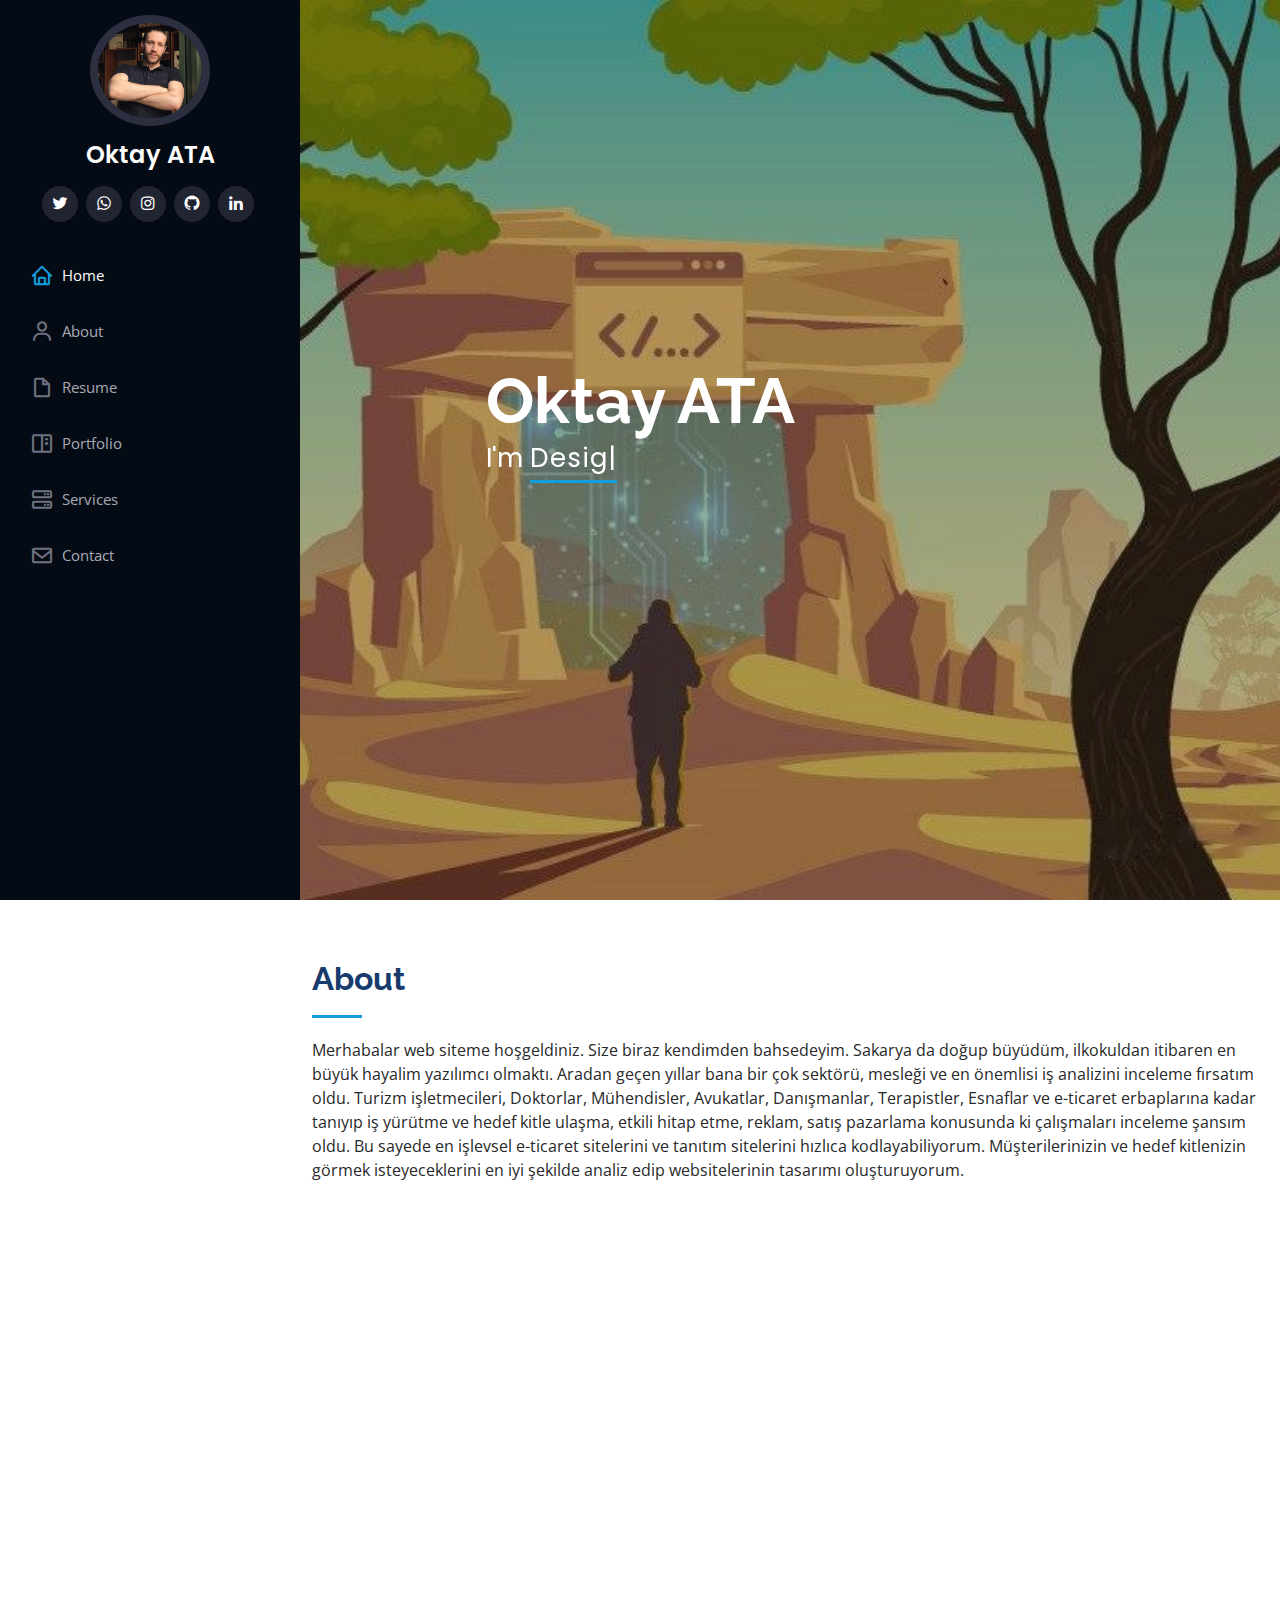
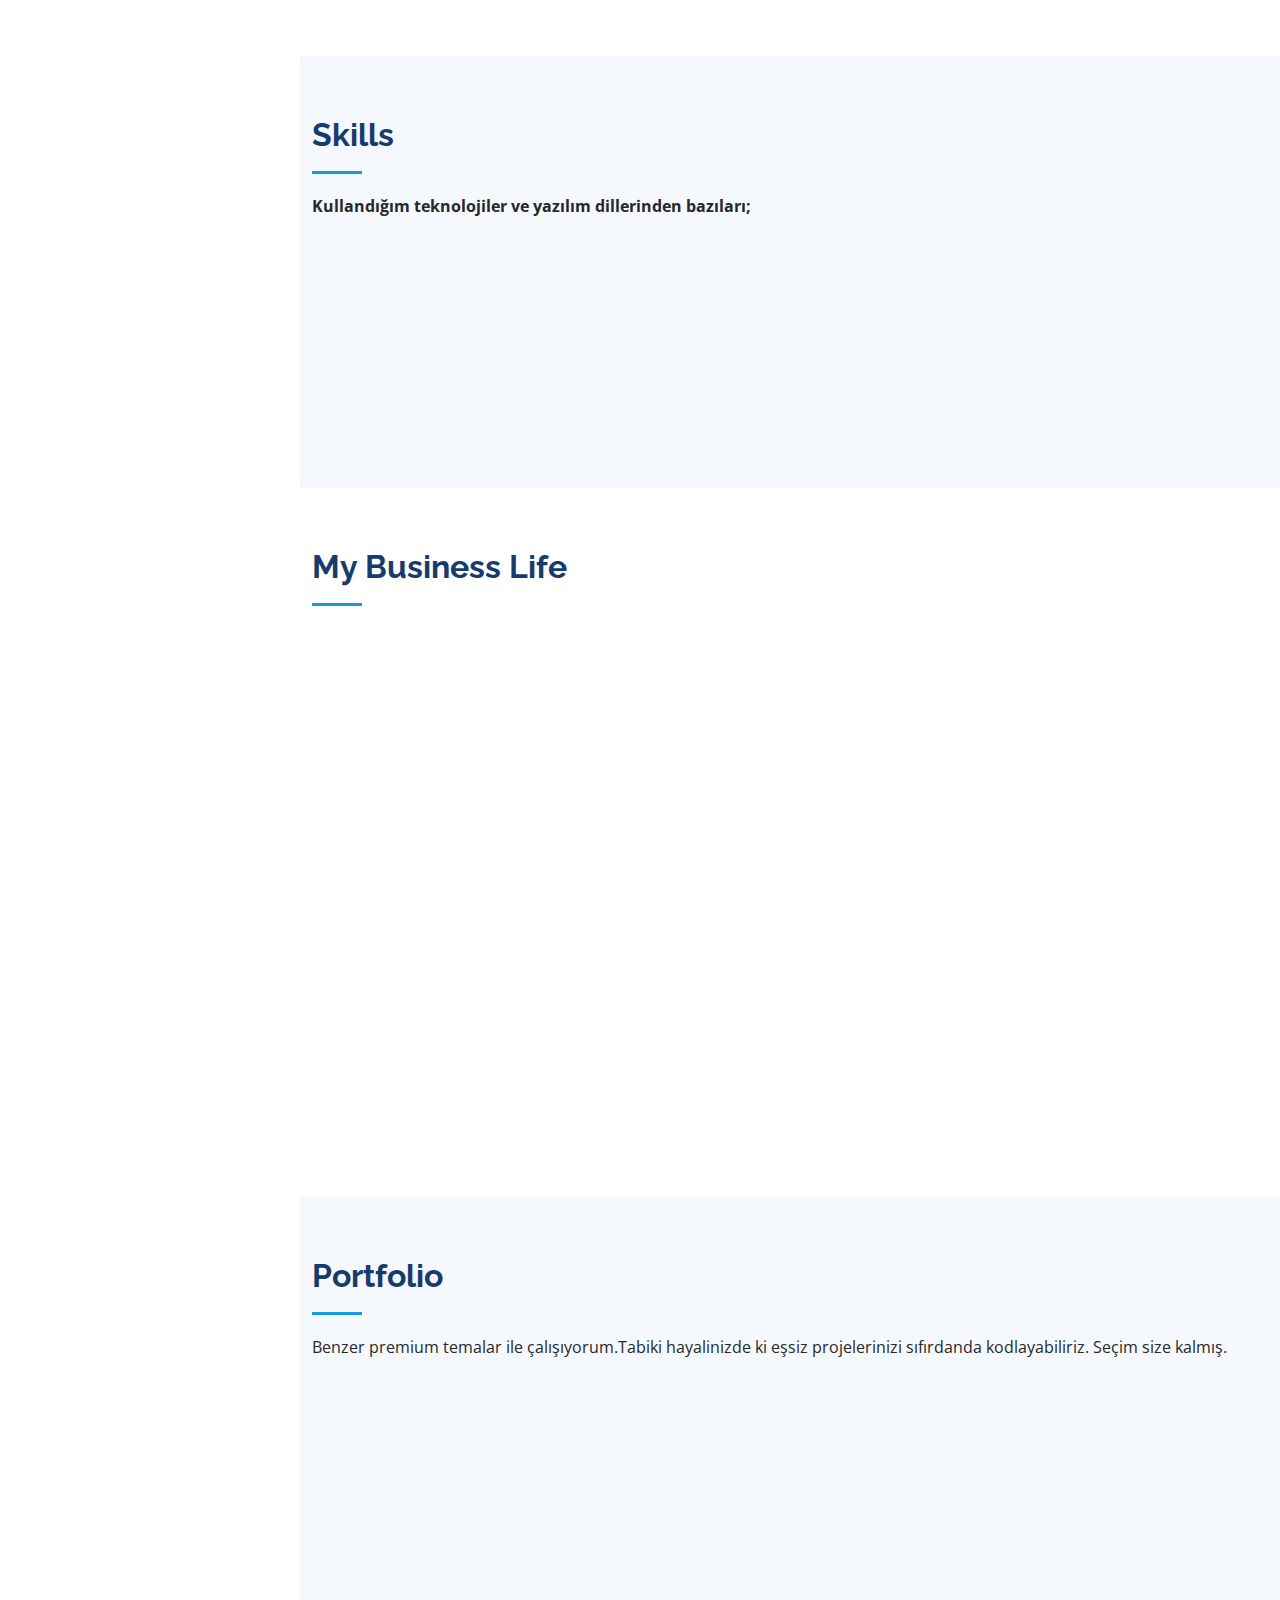
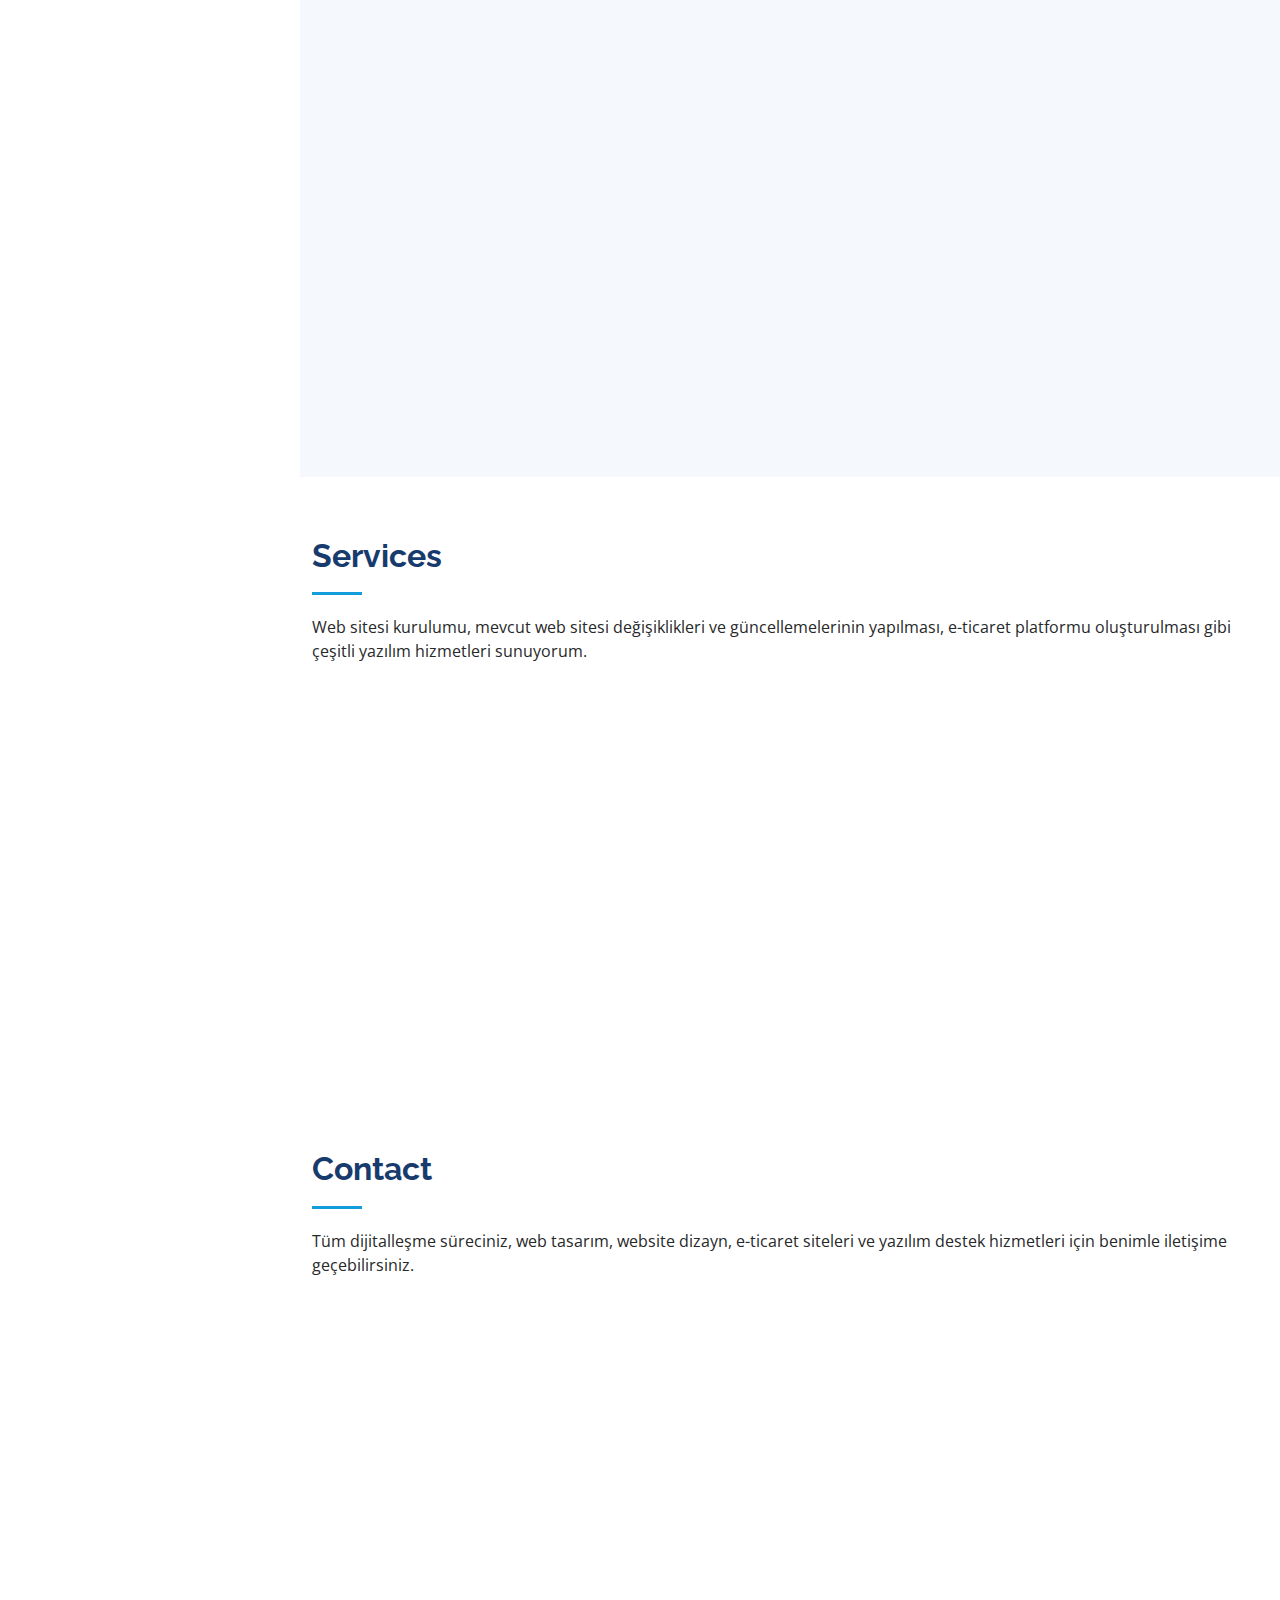
==== commit 336c8cc6: "&" ====
--- a/index.html
+++ b/index.html
@@ -9,7 +9,8 @@
   <meta http-equiv="X-UA-Compatible" content="IE=edge">
   <meta name="viewport" content="width=device-width, intial-scale=1.0">
   <meta name="keywords" content="Website,webtasarım,webdizayn,websiteupdate">
-  <meta name="description" content="Oktay ATA Web Yazılım Hizmetleri ve Geliştirmleriyle ilgilenmektedir. Sakarya İstanbul Ankara İzmir İzmit civarında hizmet verir. Web sitesi tasarımı e-ticarete sitesi ve tanıtım sitesi kurulumu yapar.">
+  <meta name="description"
+    content="Oktay ATA Web Yazılım Hizmetleri ve Geliştirmleriyle ilgilenmektedir. Sakarya İstanbul Ankara İzmir İzmit civarında hizmet verir. Web sitesi tasarımı e-ticarete sitesi ve tanıtım sitesi kurulumu yapar.">
   <meta name="author" content="Oktay ATA">
   <title>Oktay ATA</title>
 
@@ -18,7 +19,9 @@
   <link href="assets/img/apple-touch-icon.png" rel="apple-touch-icon">
 
   <!-- Google Fonts -->
-  <link href="https://fonts.googleapis.com/css?family=Open+Sans:300,300i,400,400i,600,600i,700,700i|Raleway:300,300i,400,400i,500,500i,600,600i,700,700i|Poppins:300,300i,400,400i,500,500i,600,600i,700,700i" rel="stylesheet">
+  <link
+    href="https://fonts.googleapis.com/css?family=Open+Sans:300,300i,400,400i,600,600i,700,700i|Raleway:300,300i,400,400i,500,500i,600,600i,700,700i|Poppins:300,300i,400,400i,500,500i,600,600i,700,700i"
+    rel="stylesheet">
 
   <!-- Vendor CSS Files -->
   <link href="assets/vendor/aos/aos.css" rel="stylesheet">
@@ -34,13 +37,6 @@
   <link rel="stylesheet" href="assets/php-iletisim-formu/gonder.php">
   <link rel="stylesheet" href="assets/php-iletisim-formu/index.php">
 
-
-  <!-- =======================================================
-  * Template Name: iPortfolio - v3.7.0
-  * Template URL: https://bootstrapmade.com/iportfolio-bootstrap-portfolio-websites-template/
-  * Author: BootstrapMade.com
-  * License: https://bootstrapmade.com/license/
-  ======================================================== -->
 </head>
 
 <body>
@@ -57,7 +53,8 @@
         <h1 class="text-light"><a href="index.html">Oktay ATA</a></h1>
         <div class="social-links mt-3 text-center">
           <a href="https://twitter.com/oktayata54" class="twitter"><i class="bx bxl-twitter"></i></a>
-          <a href="https://api.whatsapp.com/send?phone=905316354879https://api.whatsapp.com/send?phone=905316354879" class="whatsapp"><i class="bx bxl-whatsapp"></i></a>
+          <a href="https://api.whatsapp.com/send?phone=905316354879https://api.whatsapp.com/send?phone=905316354879"
+            class="whatsapp"><i class="bx bxl-whatsapp"></i></a>
           <a href="https://www.instagram.com/oktayata.dev/" class="instagram"><i class="bx bxl-instagram"></i></a>
           <a href="https://github.com/OktayATA" class="github"><i class="bx bxl-github"></i></a>
           <a href="https://www.linkedin.com/in/oktayata/" class="linkedin"><i class="bx bxl-linkedin"></i></a>
@@ -69,7 +66,8 @@
           <li><a href="#hero" class="nav-link scrollto active"><i class="bx bx-home"></i> <span>Home</span></a></li>
           <li><a href="#about" class="nav-link scrollto"><i class="bx bx-user"></i> <span>About</span></a></li>
           <li><a href="#resume" class="nav-link scrollto"><i class="bx bx-file-blank"></i> <span>Resume</span></a></li>
-          <li><a href="#portfolio" class="nav-link scrollto"><i class="bx bx-book-content"></i> <span>Portfolio</span></a></li>
+          <li><a href="#portfolio" class="nav-link scrollto"><i class="bx bx-book-content"></i>
+              <span>Portfolio</span></a></li>
           <li><a href="#services" class="nav-link scrollto"><i class="bx bx-server"></i> <span>Services</span></a></li>
           <li><a href="#contact" class="nav-link scrollto"><i class="bx bx-envelope"></i> <span>Contact</span></a></li>
         </ul>
@@ -93,7 +91,13 @@
 
         <div class="section-title">
           <h2>About</h2>
-          <p>Merhabalar web siteme hoşgeldiniz. Size biraz kendimden bahsedeyim. Sakarya da doğup büyüdüm, ilkokuldan itibaren en büyük hayalim yazılımcı olmaktı. Hayallerime ilk adımı ancak 26. yaş günümde atabildim. Aradan geçen yıllar bana bir çok sektörü, işi, mesleği ve en önemlisi beş yıldızlı otellerden küçük esnafa kadar yakından tanıma ve inceleme şansı sundu. Bu sayede en işlevsel e-ticaret sitelerini ve tanıtım sitelerini hızlıca kodlayabiliyorum. Müşterilerinizin ve hedef kitlenizin görmek isteyeceklerini en iyi şekilde analiz edebiliyorum.</p>
+          <p>Merhabalar web siteme hoşgeldiniz. Size biraz kendimden bahsedeyim. Sakarya da doğup büyüdüm, ilkokuldan
+            itibaren en büyük hayalim yazılımcı olmaktı. Aradan geçen yıllar bana bir çok sektörü, mesleği ve en
+            önemlisi iş analizini inceleme fırsatım oldu. Turizm işletmecileri, Doktorlar, Mühendisler, Avukatlar,
+            Danışmanlar, Terapistler, Esnaflar ve e-ticaret erbaplarına kadar tanıyıp iş yürütme ve hedef kitle ulaşma,
+            etkili hitap etme, reklam, satış pazarlama konusunda ki çalışmaları inceleme şansım oldu. Bu sayede en
+            işlevsel e-ticaret sitelerini ve tanıtım sitelerini hızlıca kodlayabiliyorum. Müşterilerinizin ve hedef
+            kitlenizin görmek isteyeceklerini en iyi şekilde analiz edip websitelerinin tasarımı oluşturuyorum.</p>
         </div>
 
         <div class="row">
@@ -101,34 +105,38 @@
             <img src="assets/img/profilee-img.jpg" class="img-fluid" alt="oktayata">
           </div>
           <div class="col-lg-8 pt-4 pt-lg-0 content" data-aos="fade-left">
-            <h3>UI/UX Designer &amp; Web Developer.</h3> <br>
+            <h3>UI/UX Designer &amp; Web Developer</h3> <br>
             <p class="fst-italic">
-              Bireysel tanıtım veya Şahis şirketlerinizin tanıtımı konusunda web desteği sunuyorum.
+              Kurumsal & Bireysel tanıtım ve e-ticaret siteleri konusunda web yazılım desteği sunuyorum.
             </p> <br>
             <div class="row">
               <div class="col-lg-6">
                 <ul>
-                  <li><i class="bi bi-chevron-right"></i> <strong>Phone:</strong> <span> <a href="tel:905316354879">05316354879</a></span></li>
-                  <li><i class="bi bi-chevron-right"></i> <strong>Freelance:</strong> <span><a href="https://api.whatsapp.com/send?phone=905316354879https://api.whatsapp.com/send?phone=905316354879">Proje Bazlı</a></span></li>
+                  <li><i class="bi bi-chevron-right"></i> <strong>Phone:</strong> <span> <a
+                        href="tel:905316354879">05316354879</a></span></li>
+                  <li><i class="bi bi-chevron-right"></i> <strong>Freelance:</strong> <span><a
+                        href="https://wa.me/905316354879">Proje Bazlı</a></span></li>
                 </ul>
               </div>
               <div class="col-lg-6">
                 <ul>
-                  <li><i class="bi bi-chevron-right"></i> <strong>GitHub:</strong> <span><a href="https://github.com/OktayATA">OktayATA</a></span></li>
-                  <li><i class="bi bi-chevron-right"></i> <strong>Email:</strong> <span><a href="mailto:oktayata54@gmail.com">oktayata54@gmail.com</a></span></li>
+                  <li><i class="bi bi-chevron-right"></i> <strong>GitHub:</strong> <span><a
+                        href="https://github.com/OktayATA">OktayATA</a></span></li>
+                  <li><i class="bi bi-chevron-right"></i> <strong>Email:</strong> <span><a
+                        href="mailto:oktayata54@gmail.com">oktayata54@gmail.com</a></span></li>
               </div>
             </div>
             <p> <br>
-              Dijitalleşmek sizi yep yeni insanlarla ve şirketlerle tanıştıracaktır. İşinizi büyütmek, müşterilerinize daha kolay hizmet sunmak, müşteri kitlenizi arttırmak artık tek bir web sitesiyle mümkün. 
-            Size en uygun tasarımla e-ticaret sitenizi en kısa sürede kurulumunu yaptırtıp ardından tüm Türkiye'ye ürünlerinizi satmaya başlamaya ne dersiniz ?</p>
-          </div>
-        </div>
-
+              Dijitalleşmek sizi yep yeni insanlarla ve şirketlerle tanıştıracaktır. İşinizi büyütmek, müşterilerinize
+              daha kolay hizmet sunmak, müşteri kitlenizi arttırmak profesyonel web siteniz ile mümkün.
+              Size en uygun tasarımla e-ticaret sitenizin kurulumunu en kısa sürede yaptırtıp ardından tüm Türkiye'ye
+              ürünlerinizi satmaya başlamaya ne dersiniz ?</p>
+          </div>
+        </div>
       </div>
-    </section><!-- End About Section -->
-
-    <!-- ======= Facts Section ======= -->
-    <!-- <section id="facts" class="facts">
+      <!-- </section>End About Section -->
+      <!-- ======= Facts Section ======= -->
+      <!-- <section id="facts" class="facts">
       <div class="container">
 
         <div class="section-title">
@@ -191,46 +199,52 @@
             <div class="progress">
               <span class="skill">HTML <i class="val">90%</i></span>
               <div class="progress-bar-wrap">
-                <div class="progress-bar" role="progressbar" aria-valuenow="90" aria-valuemin="0" aria-valuemax="100"></div>
+                <div class="progress-bar" role="progressbar" aria-valuenow="90" aria-valuemin="0" aria-valuemax="100">
+                </div>
               </div>
             </div>
 
             <div class="progress">
               <span class="skill">CSS <i class="val">85%</i></span>
               <div class="progress-bar-wrap">
-                <div class="progress-bar" role="progressbar" aria-valuenow="85" aria-valuemin="0" aria-valuemax="100"></div>
+                <div class="progress-bar" role="progressbar" aria-valuenow="85" aria-valuemin="0" aria-valuemax="100">
+                </div>
               </div>
             </div>
 
             <div class="progress">
               <span class="skill">JavaScript <i class="val">75%</i></span>
               <div class="progress-bar-wrap">
-                <div class="progress-bar" role="progressbar" aria-valuenow="75" aria-valuemin="0" aria-valuemax="100"></div>
+                <div class="progress-bar" role="progressbar" aria-valuenow="75" aria-valuemin="0" aria-valuemax="100">
+                </div>
               </div>
             </div>
 
           </div>
 
           <div class="col-lg-6" data-aos="fade-up" data-aos-delay="100">
+
+            <div class="progress">
+              <span class="skill">WordPress/CMS <i class="val">90%</i></span>
+              <div class="progress-bar-wrap">
+                <div class="progress-bar" role="progressbar" aria-valuenow="90" aria-valuemin="0" aria-valuemax="100">
+                </div>
+              </div>
+            </div>
 
             <div class="progress">
               <span class="skill">PHP <i class="val">60%</i></span>
               <div class="progress-bar-wrap">
-                <div class="progress-bar" role="progressbar" aria-valuenow="60" aria-valuemin="0" aria-valuemax="100"></div>
-              </div>
-            </div>
-
-            <div class="progress">
-              <span class="skill">WordPress/CMS <i class="val">90%</i></span>
-              <div class="progress-bar-wrap">
-                <div class="progress-bar" role="progressbar" aria-valuenow="90" aria-valuemin="0" aria-valuemax="100"></div>
+                <div class="progress-bar" role="progressbar" aria-valuenow="60" aria-valuemin="0" aria-valuemax="100">
+                </div>
               </div>
             </div>
 
             <div class="progress">
               <span class="skill">Photoshop <i class="val">55%</i></span>
               <div class="progress-bar-wrap">
-                <div class="progress-bar" role="progressbar" aria-valuenow="55" aria-valuemin="0" aria-valuemax="100"></div>
+                <div class="progress-bar" role="progressbar" aria-valuenow="55" aria-valuemin="0" aria-valuemax="100">
+                </div>
               </div>
             </div>
 
@@ -246,20 +260,22 @@
       <div class="container">
 
         <div class="section-title">
-          <h2>Resume</h2>
-          <p> Hayallerime ilk adımımı on yıllık kahve uzmanlığı ve barista eğitmenliği kariyerimi noktalayarak başladım. Freelance olarak dijitalleştirme ve reklam ajanslarıyla çalışıyorum. </p>
+          <h2>My Business Life</h2>
+          <!-- <p> Hayallerime ilk adımımı on yıllık kahve uzmanlığı ve barista eğitmenliği kariyerimi noktalayarak başladım. Freelance olarak dijitalleştirme ve reklam ajanslarıyla çalışıyorum. </p> -->
         </div>
 
         <div class="row">
           <div class="col-lg-6" data-aos="fade-up">
-            <h3 class="resume-title">Özet</h3>
+            <!-- <h3 class="resume-title">Özet</h3> -->
             <div class="resume-item pb-0">
               <h4>Prensiplerim </h4>
-              <p><em>  En kısa sürede en iyi çözüm ve görsellik ilkesiyle çalışıyorum. <br> Bir çok yazılım şirketi ve medya ajansı ile iş birliği içindeyim. <br> Projelerimi daha çok sosyal sorumluluk, sağlık,hukuk,danışmanlık gibi alanlarda seçiyorum. </em></p>
+              <p><em> En kısa sürede en iyi çözüm ve görsellik ilkesiyle çalışıyorum. <br> Bir çok yazılım şirketi ve
+                  medya ajansı ile iş birliği içindeyim. <br> Projelerimi daha çok sosyal sorumluluk,
+                  sağlık,hukuk,danışmanlık gibi alanlarda seçiyorum. </em></p>
               <ul>
-                <li>Sakarya,İstanbul,İzmir,Ankara</li>
-                <li>(+90) 531-4879</li>
-                <li>oktayata54@gmail.com</li>
+                <li><a href="mailto:oktayata54@gmail.com">Türkiye, Almanya</a></li>
+                <li><a href="tel:905316354879">(+90) 531-4879</a></li>
+                <li><a href="mailto:oktayata54@gmail.com">oktayata54@gmail.com</a></li>
               </ul>
             </div>
 
@@ -268,7 +284,8 @@
               <h4><a href="https://www.lcwaikiki.com/tr-TR/TR/" target="_blank"> lcwaikiki.com </a> </h4>
               <h5>2022</h5>
               <p><em>Web Admin & Development</em></p>
-              <p>Hayallerimi süsleyen mesleğimdeki tam zamanlı çalıştığım biricik şirketimde web geliştirici olarak çalışıyorum.</p>
+              <p>Hayallerimi süsleyen mesleğimdeki tam zamanlı çalıştığım biricik şirketimde web geliştirici olarak
+                çalışıyorum.</p>
             </div>
             <!-- <div class="resume-item">
               <h4>Bachelor of Fine Arts &amp; Graphic Design</h4>
@@ -281,20 +298,23 @@
             <h3 class="resume-title">Freelance</h3>
             <div class="resume-item">
               <h4>İş Birliği İçinde Olduğum Şirketler</h4>
-              <p><em>İzmir, Ankara, İstanbul </em></p>
+              <p><em>İstanbul, İzmir, Ankara, Frankfurt </em></p>
               <ul>
-                <li><a href="https://www.merttayfunavci.com.tr/" target="_blank"> MAYDANOZSOFT YAZILIM & APP </a>
-                  <dt><a href="https://www.merttayfunavci.com.tr//" target="_blank"> - merttayfunavci.com.tr </a></dt> 
-                  <dt><a href="https://parscoffee.com.tr/" target="_blank"> - parscoffee.com.tr </a></dt> 
-                  <dt><a href="https://siyezfirin.com/" target="_blank"> - siyezfırın.com.tr </a></dt> </li>                 
-                <li><a href="https://www.nesemedyareklam.com/" target="_blank">NEŞE MEDYA REKLAMCILIK AJANSİ </a>
-                  <dt><a href="https://herbalyasam.net/" target="_blank"> - herbalyasam.net</a></dt> </li>
+                <li><a href="https://www.merttayfunavci.com.tr/" target="_blank"> MAYDANOZSOFT SOFTWARE & APP </a>
+                </li>
+                <li><a href="https://www.nesemedyareklam.com/" target="_blank">NEŞE MEDYA REKLAM AJANSİ </a>
+                  <dt><a href="https://herbalyasam.net/" target="_blank"> - herbalyasam.net</a></dt>
+                  <dt><a href="https://fitherbalize.com/" target="_blank"> - fitherbalize.com</a></dt>
+                  <!-- <dt><a href="https://herbaldemeti.com/" target="_blank"> - herbaldemeti.com</a></dt> -->
+                </li>
                 <li><a href="https://www.bakproje.com.tr/" target="_blank">DEZ DİJİTALLEŞTİRME AJANSI</a>
-                  <dt><a href="http://test.cocukgozlemevi.org//" target="_blank"> - cocukgozlemevi.org</a></dt> 
-                  <dt><a href="http://louiseandsuites.com/wordpress//" target="_blank"> - ergyapiholding.com</a></dt> 
+                  <!-- <dt><a href="https://epigen.com.tr/" target="_blank"> - epigen.com.tr</a></dt> -->
+                  <dt><a href="http://test.cocukgozlemevi.org//" target="_blank"> - cocukgozlemevi.org</a></dt>
+                  <dt><a href="http://louiseandsuites.com/wordpress//" target="_blank"> - ergyapiholding.com</a></dt>
                 </li>
                 <li><a href="https://www.alfatekyazilim.com.tr/" target="_blank"> ALFA TEK YAZILIM </a> </li>
                 <li><a href="https://www.hineks.com/" target="_blank"> HİNEKS ÜST DÜZEY YAZILIM HİZMETLERİ </a> </li>
+                <li><a href="https://simbale.com/" target="_blank">SIMBALE WEB-SOFTWARE-UNTERNEHMEN</a>
 
               </ul>
             </div>
@@ -321,7 +341,8 @@
 
         <div class="section-title">
           <h2>Portfolio</h2>
-          <p>Benzer premium temalar ile çalışıyorum.Tabiki hayalinizde ki eşsiz projelerinizi sıfırdanda kodlayabiliriz. Seçim size kalmış.</p>
+          <p>Benzer premium temalar ile çalışıyorum.Tabiki hayalinizde ki eşsiz projelerinizi sıfırdanda kodlayabiliriz.
+            Seçim size kalmış.</p>
         </div>
 
         <div class="row" data-aos="fade-up">
@@ -341,88 +362,97 @@
             <div class="portfolio-wrap">
               <img src="assets/img/portfolio/portfolio-1.jpg" class="img-fluid" alt="oktay ata">
               <div class="portfolio-links">
-                <a href="assets/img/portfolio/portfolio-1.jpg" data-gallery="portfolioGallery" class="portfolio-lightbox" title="App 1"><i class="bx bx-plus"></i></a>
+                <a href="assets/img/portfolio/portfolio-1.jpg" data-gallery="portfolioGallery"
+                  class="portfolio-lightbox" title="App 1"><i class="bx bx-plus"></i></a>
+                <a href="#" title="More Details"><i class="bx bx-link"></i></a>
+              </div>
+            </div>
+          </div>
+
+          <div class="col-lg-4 col-md-6 portfolio-item filter-web">
+            <div class="portfolio-wrap">
+              <img src="assets/img/portfolio/portfolio-2.jpg" class="img-fluid" alt="webtasarım">
+              <div class="portfolio-links">
+                <a href="assets/img/portfolio/portfolio-2.jpg" data-gallery="portfolioGallery"
+                  class="portfolio-lightbox" title="Web 3"><i class="bx bx-plus"></i></a>
+                <a href="#" title="More Details"><i class="bx bx-link"></i></a>
+              </div>
+            </div>
+          </div>
+
+          <div class="col-lg-4 col-md-6 portfolio-item filter-app">
+            <div class="portfolio-wrap">
+              <img src="assets/img/portfolio/portfolio-3.jpg" class="img-fluid" alt="oktayatawebmaster">
+              <div class="portfolio-links">
+                <a href="assets/img/portfolio/portfolio-3.jpg" data-gallery="portfolioGallery"
+                  class="portfolio-lightbox" title="App 2"><i class="bx bx-plus"></i></a>
                 <a href="portfolio-details.html" title="More Details"><i class="bx bx-link"></i></a>
               </div>
             </div>
           </div>
 
+          <div class="col-lg-4 col-md-6 portfolio-item filter-card">
+            <div class="portfolio-wrap">
+              <img src="assets/img/portfolio/portfolio-4.jpg" class="img-fluid" alt="oktayatawebdizayn">
+              <div class="portfolio-links">
+                <a href="assets/img/portfolio/portfolio-4.jpg" data-gallery="portfolioGallery"
+                  class="portfolio-lightbox" title="Card 2"><i class="bx bx-plus"></i></a>
+                <a href="#" title="More Details"><i class="bx bx-link"></i></a>
+              </div>
+            </div>
+          </div>
+
           <div class="col-lg-4 col-md-6 portfolio-item filter-web">
             <div class="portfolio-wrap">
-              <img src="assets/img/portfolio/portfolio-2.jpg" class="img-fluid" alt="webtasarım">
-              <div class="portfolio-links">
-                <a href="assets/img/portfolio/portfolio-2.jpg" data-gallery="portfolioGallery" class="portfolio-lightbox" title="Web 3"><i class="bx bx-plus"></i></a>
-                <a href="portfolio-details.html" title="More Details"><i class="bx bx-link"></i></a>
+              <img src="assets/img/portfolio/portfolio-5.jpg" class="img-fluid" alt="oktayata">
+              <div class="portfolio-links">
+                <a href="assets/img/portfolio/portfolio-5.jpg" data-gallery="portfolioGallery"
+                  class="portfolio-lightbox" title="Web 2"><i class="bx bx-plus"></i></a>
+                <a href="#" title="More Details"><i class="bx bx-link"></i></a>
               </div>
             </div>
           </div>
 
           <div class="col-lg-4 col-md-6 portfolio-item filter-app">
             <div class="portfolio-wrap">
-              <img src="assets/img/portfolio/portfolio-3.jpg" class="img-fluid" alt="oktayatawebmaster">
-              <div class="portfolio-links">
-                <a href="assets/img/portfolio/portfolio-3.jpg" data-gallery="portfolioGallery" class="portfolio-lightbox" title="App 2"><i class="bx bx-plus"></i></a>
-                <a href="portfolio-details.html" title="More Details"><i class="bx bx-link"></i></a>
+              <img src="assets/img/portfolio/portfolio-6.jpg" class="img-fluid" alt="oktayata">
+              <div class="portfolio-links">
+                <a href="assets/img/portfolio/portfolio-6.jpg" data-gallery="portfolioGallery"
+                  class="portfolio-lightbox" title="App 3"><i class="bx bx-plus"></i></a>
+                <a href="#" title="More Details"><i class="bx bx-link"></i></a>
               </div>
             </div>
           </div>
 
           <div class="col-lg-4 col-md-6 portfolio-item filter-card">
             <div class="portfolio-wrap">
-              <img src="assets/img/portfolio/portfolio-4.jpg" class="img-fluid" alt="oktayatawebdizayn">
-              <div class="portfolio-links">
-                <a href="assets/img/portfolio/portfolio-4.jpg" data-gallery="portfolioGallery" class="portfolio-lightbox" title="Card 2"><i class="bx bx-plus"></i></a>
-                <a href="portfolio-details.html" title="More Details"><i class="bx bx-link"></i></a>
+              <img src="assets/img/portfolio/portfolio-7.jpg" class="img-fluid" alt="oktayatadeveloper">
+              <div class="portfolio-links">
+                <a href="assets/img/portfolio/portfolio-7.jpg" data-gallery="portfolioGallery"
+                  class="portfolio-lightbox" title="Card 1"><i class="bx bx-plus"></i></a>
+                <a href="#" title="More Details"><i class="bx bx-link"></i></a>
+              </div>
+            </div>
+          </div>
+
+          <div class="col-lg-4 col-md-6 portfolio-item filter-card">
+            <div class="portfolio-wrap">
+              <img src="assets/img/portfolio/portfolio-8.jpg" class="img-fluid" alt="oktyata">
+              <div class="portfolio-links">
+                <a href="assets/img/portfolio/portfolio-8.jpg" data-gallery="portfolioGallery"
+                  class="portfolio-lightbox" title="Card 3"><i class="bx bx-plus"></i></a>
+                <a href="#" title="More Details"><i class="bx bx-link"></i></a>
               </div>
             </div>
           </div>
 
           <div class="col-lg-4 col-md-6 portfolio-item filter-web">
             <div class="portfolio-wrap">
-              <img src="assets/img/portfolio/portfolio-5.jpg" class="img-fluid" alt="oktayata">
-              <div class="portfolio-links">
-                <a href="assets/img/portfolio/portfolio-5.jpg" data-gallery="portfolioGallery" class="portfolio-lightbox" title="Web 2"><i class="bx bx-plus"></i></a>
-                <a href="portfolio-details.html" title="More Details"><i class="bx bx-link"></i></a>
-              </div>
-            </div>
-          </div>
-
-          <div class="col-lg-4 col-md-6 portfolio-item filter-app">
-            <div class="portfolio-wrap">
-              <img src="assets/img/portfolio/portfolio-6.jpg" class="img-fluid" alt="oktayata">
-              <div class="portfolio-links">
-                <a href="assets/img/portfolio/portfolio-6.jpg" data-gallery="portfolioGallery" class="portfolio-lightbox" title="App 3"><i class="bx bx-plus"></i></a>
-                <a href="portfolio-details.html" title="More Details"><i class="bx bx-link"></i></a>
-              </div>
-            </div>
-          </div>
-
-          <div class="col-lg-4 col-md-6 portfolio-item filter-card">
-            <div class="portfolio-wrap">
-              <img src="assets/img/portfolio/portfolio-7.jpg" class="img-fluid" alt="oktayatadeveloper">
-              <div class="portfolio-links">
-                <a href="assets/img/portfolio/portfolio-7.jpg" data-gallery="portfolioGallery" class="portfolio-lightbox" title="Card 1"><i class="bx bx-plus"></i></a>
-                <a href="portfolio-details.html" title="More Details"><i class="bx bx-link"></i></a>
-              </div>
-            </div>
-          </div>
-
-          <div class="col-lg-4 col-md-6 portfolio-item filter-card">
-            <div class="portfolio-wrap">
-              <img src="assets/img/portfolio/portfolio-8.jpg" class="img-fluid" alt="oktyata">
-              <div class="portfolio-links">
-                <a href="assets/img/portfolio/portfolio-8.jpg" data-gallery="portfolioGallery" class="portfolio-lightbox" title="Card 3"><i class="bx bx-plus"></i></a>
-                <a href="portfolio-details.html" title="More Details"><i class="bx bx-link"></i></a>
-              </div>
-            </div>
-          </div>
-
-          <div class="col-lg-4 col-md-6 portfolio-item filter-web">
-            <div class="portfolio-wrap">
               <img src="assets/img/portfolio/portfolio-9.jpg" class="img-fluid" alt="OktayATA">
               <div class="portfolio-links">
-                <a href="assets/img/portfolio/portfolio-9.jpg" data-gallery="portfolioGallery" class="portfolio-lightbox" title="Web 3"><i class="bx bx-plus"></i></a>
-                <a href="portfolio-details.html" title="More Details"><i class="bx bx-link"></i></a>
+                <a href="assets/img/portfolio/portfolio-9.jpg" data-gallery="portfolioGallery"
+                  class="portfolio-lightbox" title="Web 3"><i class="bx bx-plus"></i></a>
+                <a href="#" title="More Details"><i class="bx bx-link"></i></a>
               </div>
             </div>
           </div>
@@ -438,34 +468,36 @@
 
         <div class="section-title">
           <h2>Services</h2>
-          <p> Web sitesi kurulumu, mevcut web sitesi değişiklikleri ve güncellemelerinin yapılması, e-ticaret platformu oluşturulması gibi çeşitli yazılım hizmetleri veriyorum.</p>
+          <p> Web sitesi kurulumu, mevcut web sitesi değişiklikleri ve güncellemelerinin yapılması, e-ticaret platformu
+            oluşturulması gibi çeşitli yazılım hizmetleri sunuyorum.</p>
         </div>
 
         <div class="row">
           <div class="col-lg-4 col-md-6 icon-box" data-aos="fade-up">
             <div class="icon"><i class="bi bi-briefcase"></i></div>
             <h4 class="title"><a href="">Web Tasarım</a></h4>
-            <p class="description">Size en uygun tasarımı birlikte seçerek veya sıfırdan kodlayarak en kısa sürede hizmetinize sunmaktayım.</p>
+            <p class="description">Size en uygun tasarımı seçerek dizayn ediyorum en kısa sürede hizmetinize sunmaktayım.</p>
           </div>
           <div class="col-lg-4 col-md-6 icon-box" data-aos="fade-up" data-aos-delay="100">
             <div class="icon"><i class="bi bi-card-checklist"></i></div>
             <h4 class="title"><a href="">E-ticaret</a></h4>
-            <p class="description">İnternet sitenizden satış yapmak, satışlarınızı arttırmak ve işinizi büyütmek için yardımcı olabilirim.</p>
+            <p class="description">İnternet sitenizden satış yapmak, satışlarınızı arttırmak ve işinizi büyütmek için online mağazalar kuruyorum.</p>
           </div>
           <div class="col-lg-4 col-md-6 icon-box" data-aos="fade-up" data-aos-delay="200">
             <div class="icon"><i class="bi bi-bar-chart"></i></div>
             <h4 class="title"><a href="">Dijitalleştirme</a></h4>
-            <p class="description">Hedef kitlenizi arttırmak için internet ortamına geçişlerinizde logo tasarımı gibi hizmetleri sağlıyorum.</p>
+            <p class="description">Hedef kitlenizi arttırmak için online internet ortamına geçişleri sağlıyorum.</p>
           </div>
           <div class="col-lg-4 col-md-6 icon-box" data-aos="fade-up" data-aos-delay="300">
             <div class="icon"><i class="bi bi-binoculars"></i></div>
-            <h4 class="title"><a href="">Web Destek</a></h4>
-            <p class="description">Web sitelerinizde hataları çözümlüyor ve size uygun yazılım desteği sunuyorum.</p>
+            <h4 class="title"><a href="">Yazılım Desteği</a></h4>
+            <p class="description">Web sitelerinizde ki hataları çözümlüyor ve size uygun yazılım desteği sunuyorum.</p>
           </div>
           <div class="col-lg-4 col-md-6 icon-box" data-aos="fade-up" data-aos-delay="400">
             <div class="icon"><i class="bi bi-brightness-high"></i></div>
             <h4 class="title"><a href="">Güncelleme</a></h4>
-            <p class="description">Mevcut web sitelerinizin aylık belirlediğiniz periyotta veya anlık güncellemelerini ve değişikliklerini yapıyorum.</p>
+            <p class="description">Mevcut web sitelerinizin aylık belirlediğiniz periyotta veya anlık güncellemelerini
+              ve değişikliklerini yapıyorum.</p>
           </div>
           <div class="col-lg-4 col-md-6 icon-box" data-aos="fade-up" data-aos-delay="500">
             <div class="icon"><i class="bi bi-calendar4-week"></i></div>
@@ -476,89 +508,10 @@
 
       </div>
     </section> <!-- End Services Section -->
-
-    <!-- ======= Testimonials Section ======= -->
-    <!-- <section id="testimonials" class="testimonials section-bg">
-      <div class="container">
-
-        <div class="section-title">
-          <h2>Testimonials</h2>
-          <p>Magnam dolores commodi suscipit. Necessitatibus eius consequatur ex aliquid fuga eum quidem. Sit sint consectetur velit. Quisquam quos quisquam cupiditate. Et nemo qui impedit suscipit alias ea. Quia fugiat sit in iste officiis commodi quidem hic quas.</p>
-        </div>
-
-        <div class="testimonials-slider swiper" data-aos="fade-up" data-aos-delay="100">
-          <div class="swiper-wrapper">
-
-            <div class="swiper-slide">
-              <div class="testimonial-item" data-aos="fade-up">
-                <p>
-                  <i class="bx bxs-quote-alt-left quote-icon-left"></i>
-                  Proin iaculis purus consequat sem cure digni ssim donec porttitora entum suscipit rhoncus. Accusantium quam, ultricies eget id, aliquam eget nibh et. Maecen aliquam, risus at semper.
-                  <i class="bx bxs-quote-alt-right quote-icon-right"></i>
-                </p>
-                <img src="assets/img/testimonials/testimonials-1.jpg" class="testimonial-img" alt="">
-                <h3>Saul Goodman</h3>
-                <h4>Ceo &amp; Founder</h4>
-              </div>
-            </div>End testimonial item -->
-
-            <!-- <div class="swiper-slide">
-              <div class="testimonial-item" data-aos="fade-up" data-aos-delay="100">
-                <p>
-                  <i class="bx bxs-quote-alt-left quote-icon-left"></i>
-                  Export tempor illum tamen malis malis eram quae irure esse labore quem cillum quid cillum eram malis quorum velit fore eram velit sunt aliqua noster fugiat irure amet legam anim culpa.
-                  <i class="bx bxs-quote-alt-right quote-icon-right"></i>
-                </p>
-                <img src="assets/img/testimonials/testimonials-2.jpg" class="testimonial-img" alt="">
-                <h3>Sara Wilsson</h3>
-                <h4>Designer</h4>
-              </div>
-            </div>End testimonial item -->
-
-            <!-- <div class="swiper-slide">
-              <div class="testimonial-item" data-aos="fade-up" data-aos-delay="200">
-                <p>
-                  <i class="bx bxs-quote-alt-left quote-icon-left"></i>
-                  Enim nisi quem export duis labore cillum quae magna enim sint quorum nulla quem veniam duis minim tempor labore quem eram duis noster aute amet eram fore quis sint minim.
-                  <i class="bx bxs-quote-alt-right quote-icon-right"></i>
-                </p>
-                <img src="assets/img/testimonials/testimonials-3.jpg" class="testimonial-img" alt="">
-                <h3>Jena Karlis</h3>
-                <h4>Store Owner</h4>
-              </div>
-            </div>End testimonial item -->
-
-            <!-- <div class="swiper-slide">
-              <div class="testimonial-item" data-aos="fade-up" data-aos-delay="300">
-                <p>
-                  <i class="bx bxs-quote-alt-left quote-icon-left"></i>
-                  Fugiat enim eram quae cillum dolore dolor amet nulla culpa multos export minim fugiat minim velit minim dolor enim duis veniam ipsum anim magna sunt elit fore quem dolore labore illum veniam.
-                  <i class="bx bxs-quote-alt-right quote-icon-right"></i>
-                </p>
-                <img src="assets/img/testimonials/testimonials-4.jpg" class="testimonial-img" alt="">
-                <h3>Matt Brandon</h3>
-                <h4>Freelancer</h4>
-              </div>
-            </div>End testimonial item -->
-
-            <!-- <div class="swiper-slide">
-              <div class="testimonial-item" data-aos="fade-up" data-aos-delay="400">
-                <p>
-                  <i class="bx bxs-quote-alt-left quote-icon-left"></i>
-                  Quis quorum aliqua sint quem legam fore sunt eram irure aliqua veniam tempor noster veniam enim culpa labore duis sunt culpa nulla illum cillum fugiat legam esse veniam culpa fore nisi cillum quid.
-                  <i class="bx bxs-quote-alt-right quote-icon-right"></i>
-                </p>
-                <img src="assets/img/testimonials/testimonials-5.jpg" class="testimonial-img" alt="">
-                <h3>John Larson</h3>
-                <h4>Entrepreneur</h4>
-              </div>
-            </div>End testimonial item -->
-
-          </div>
-          <div class="swiper-pagination"></div>
-        </div>
-
-      </div>
+    <div class="swiper-pagination"></div>
+    </div>
+
+    </div>
     </section><!-- End Testimonials Section -->
 
     <!-- ======= Contact Section ======= -->
@@ -566,8 +519,9 @@
       <div class="container">
 
         <div class="section-title">
-          <h2>İletişim</h2>
-          <p>Tüm dijitalleşme sürecinizi, web tasarım, e-ticaret siteleri ve yazılım hizmetleri için benimle iletişime geçebilirsiniz.</p>
+          <h2>Contact</h2>
+          <p>Tüm dijitalleşme süreciniz, web tasarım, website dizayn, e-ticaret siteleri ve yazılım destek hizmetleri
+            için benimle iletişime geçebilirsiniz.</p>
         </div>
 
         <div class="row" data-aos="fade-in">
@@ -577,7 +531,7 @@
               <div class="address">
                 <i class="bi bi-geo-alt"></i>
                 <h4>Location:</h4>
-                <p><a href="sakarya"></a> Sakarya,İzmir,Ankara,İstanbul</p>
+                <p><a href="Türkiye"></a>Türkiye, Almanya</p>
               </div>
 
               <div class="email">
@@ -589,67 +543,14 @@
               <div class="phone">
                 <i class="bi bi-phone"></i>
                 <h4>Call:</h4>
-                <p><a href="tel:05316354879"> +90 531 6354879</a></p>
-              </div>
-
-              <iframe src="https://www.google.com/maps/embed?pb=!1m18!1m12!1m3!1d3022.946392805073!2d30.33748388928947!3d40.7412050852598!2m3!1f0!2f0!3f0!3m2!1i1024!2i768!4f13.1!3m3!1m2!1s0x14ccadf3b93b47db%3A0xaa82c42f614e5ca1!2sSakarya%20Teknokent!5e0!3m2!1str!2str!4v1646092113917!5m2!1str!2str" frameborder="0" style="border:0; width: 100%; height: 290px;" allowfullscreen></iframe>
-            </div>
-
-          </div>
-
-          <div class="col-lg-7 mt-5 mt-lg-0 d-flex align-items-stretch">
-            <form action="forms/contact.php" method="post" role="form" class="php-email-form">
-              <div class="row">
-                <div class="form-group col-md-6">
-                  <label for="name">Your Name</label>
-                  <input type="text" name="name" class="form-control" id="name" required>
-                </div>
-                <div class="form-group col-md-6">
-                  <label for="name">Your Email</label>
-                  <input type="email" class="form-control" name="email" id="email" required>
-                </div>
-              </div>
-              <div class="form-group">
-                <label for="name">Subject</label>
-                <input type="text" class="form-control" name="subject" id="subject" required>
-              </div>
-              <div class="form-group">
-                <label for="name">Message</label>
-                <textarea class="form-control" name="message" rows="10" required></textarea>
-              </div>
-              <div class="my-3">
-                <div class="loading">Loading</div>
-                <div class="error-message"></div>
-                <div class="sent-message">Your message has been sent. Thank you!</div>
-              </div>
-              <div class="text-center"><button type="submit">Send Message</button></div>
-            </form>
-          </div>
-
-        </div>
-
-      </div>
-    </section><!-- End Contact Section -->
-
-  </main><!-- End #main -->
-
-  <!-- ======= Footer ======= -->
-  <!-- <footer id="footer">
-    <div class="container">
-      <div class="copyright">
-        &copy; Copyright <strong><span>iPortfolio</span></strong>
-      </div>
-      <div class="credits">
-        <!-- All the links in the footer should remain intact. -->
-        <!-- You can delete the links only if you purchased the pro version. -->
-        <!-- Licensing information: https://bootstrapmade.com/license/ -->
-        <!-- Purchase the pro version with working PHP/AJAX contact form: https://bootstrapmade.com/iportfolio-bootstrap-portfolio-websites-template/ -->
-        <!-- Designed by <a href="https://bootstrapmade.com/">BootstrapMade</a>
-      </div>
-    </div>
-  </footer>End  Footer -->
-
-  <a href="#" class="back-to-top d-flex align-items-center justify-content-center"><i class="bi bi-arrow-up-short"></i></a>
+                <p><a href="tel:+905316354879"> 0531 635 4879</a></p>
+              </div>
+
+            </div>
+
+
+  <a href="#" class="back-to-top d-flex align-items-center justify-content-center"><i
+      class="bi bi-arrow-up-short"></i></a>
 
   <!-- Vendor JS Files -->
   <script src="assets/vendor/purecounter/purecounter.js"></script>
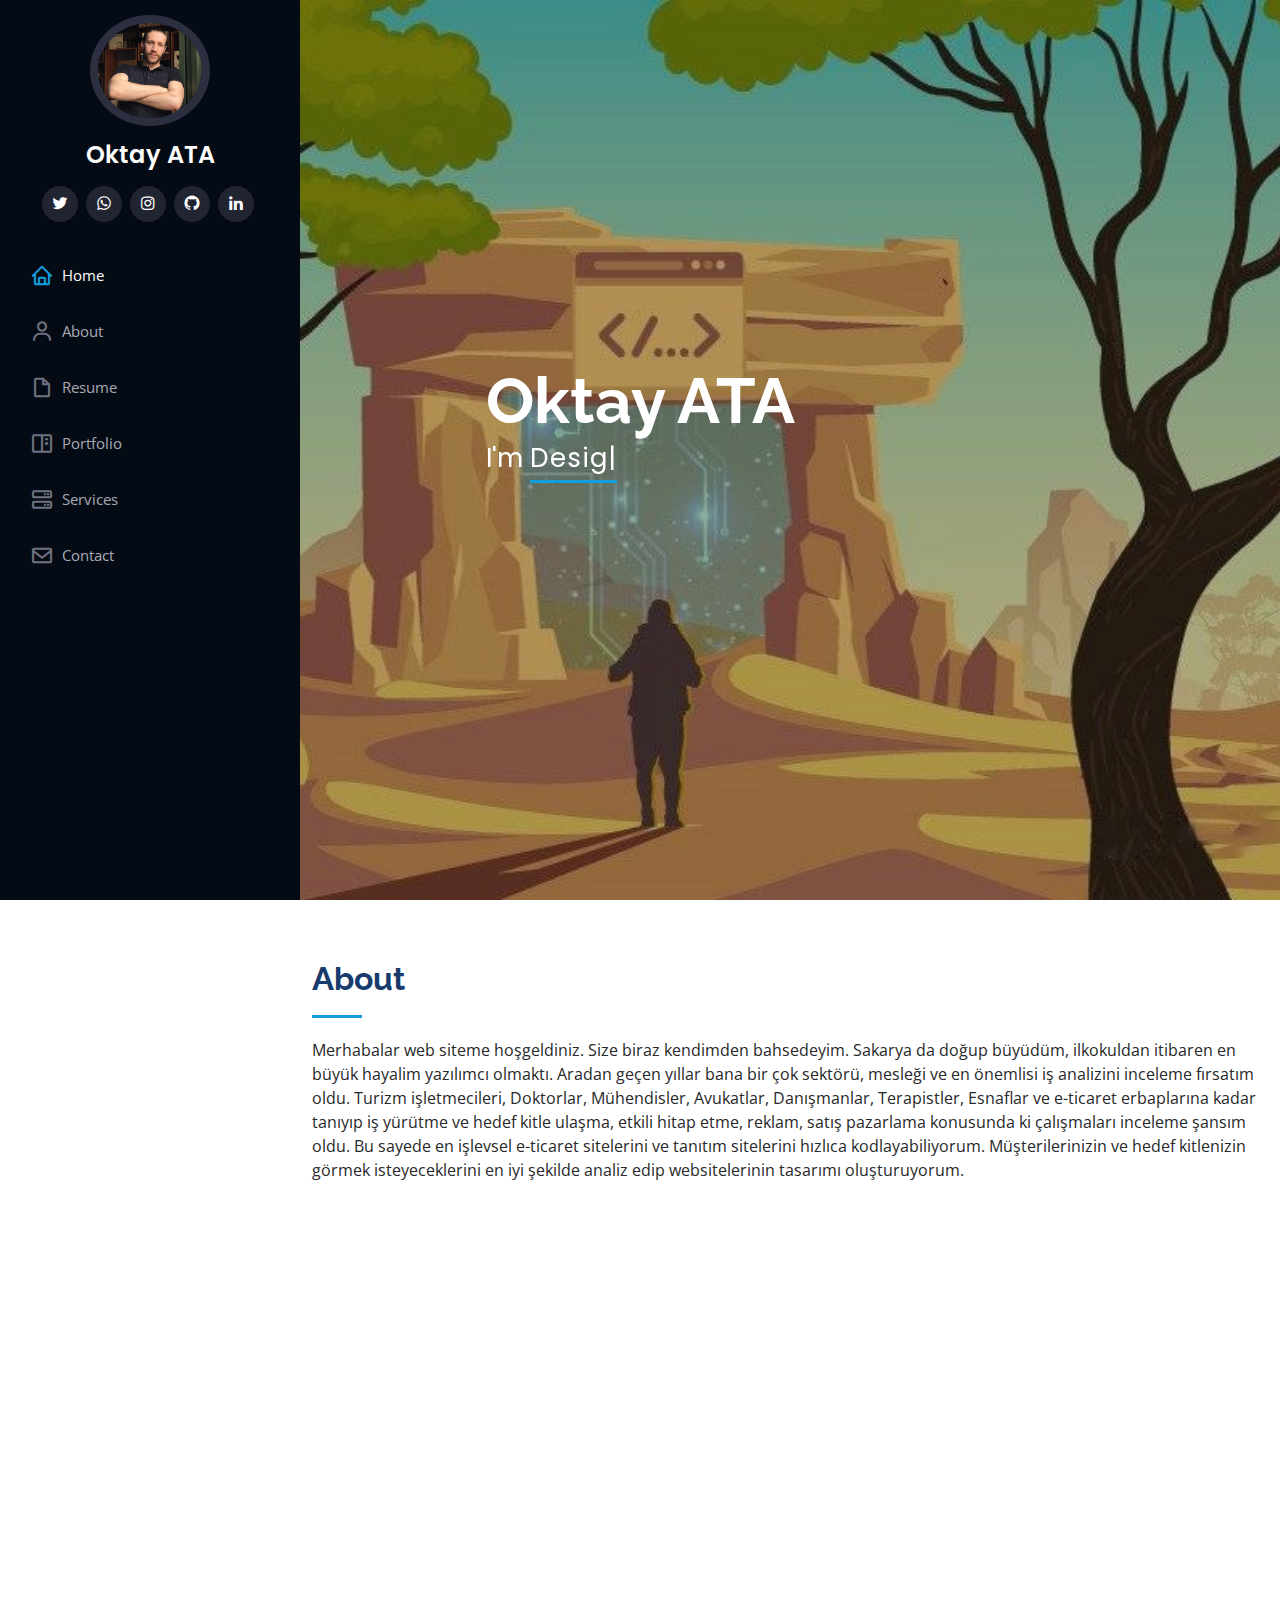
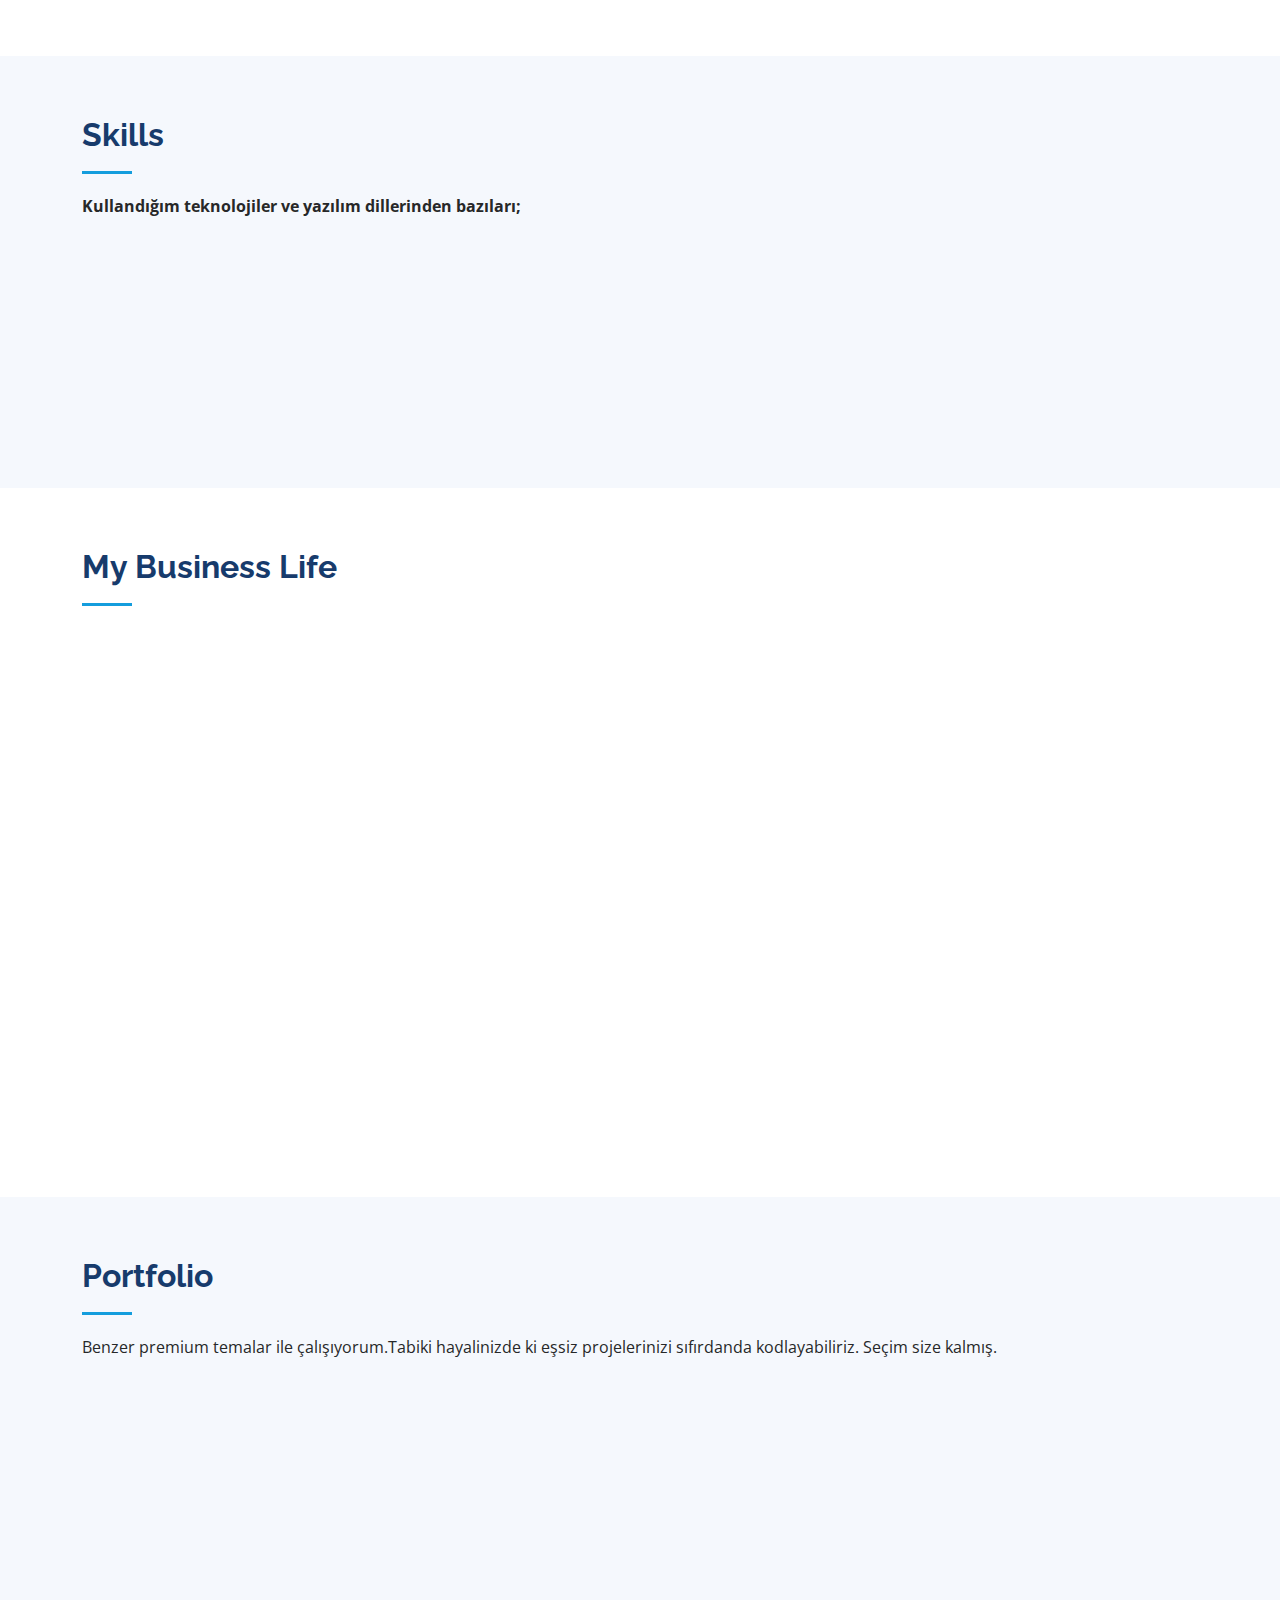
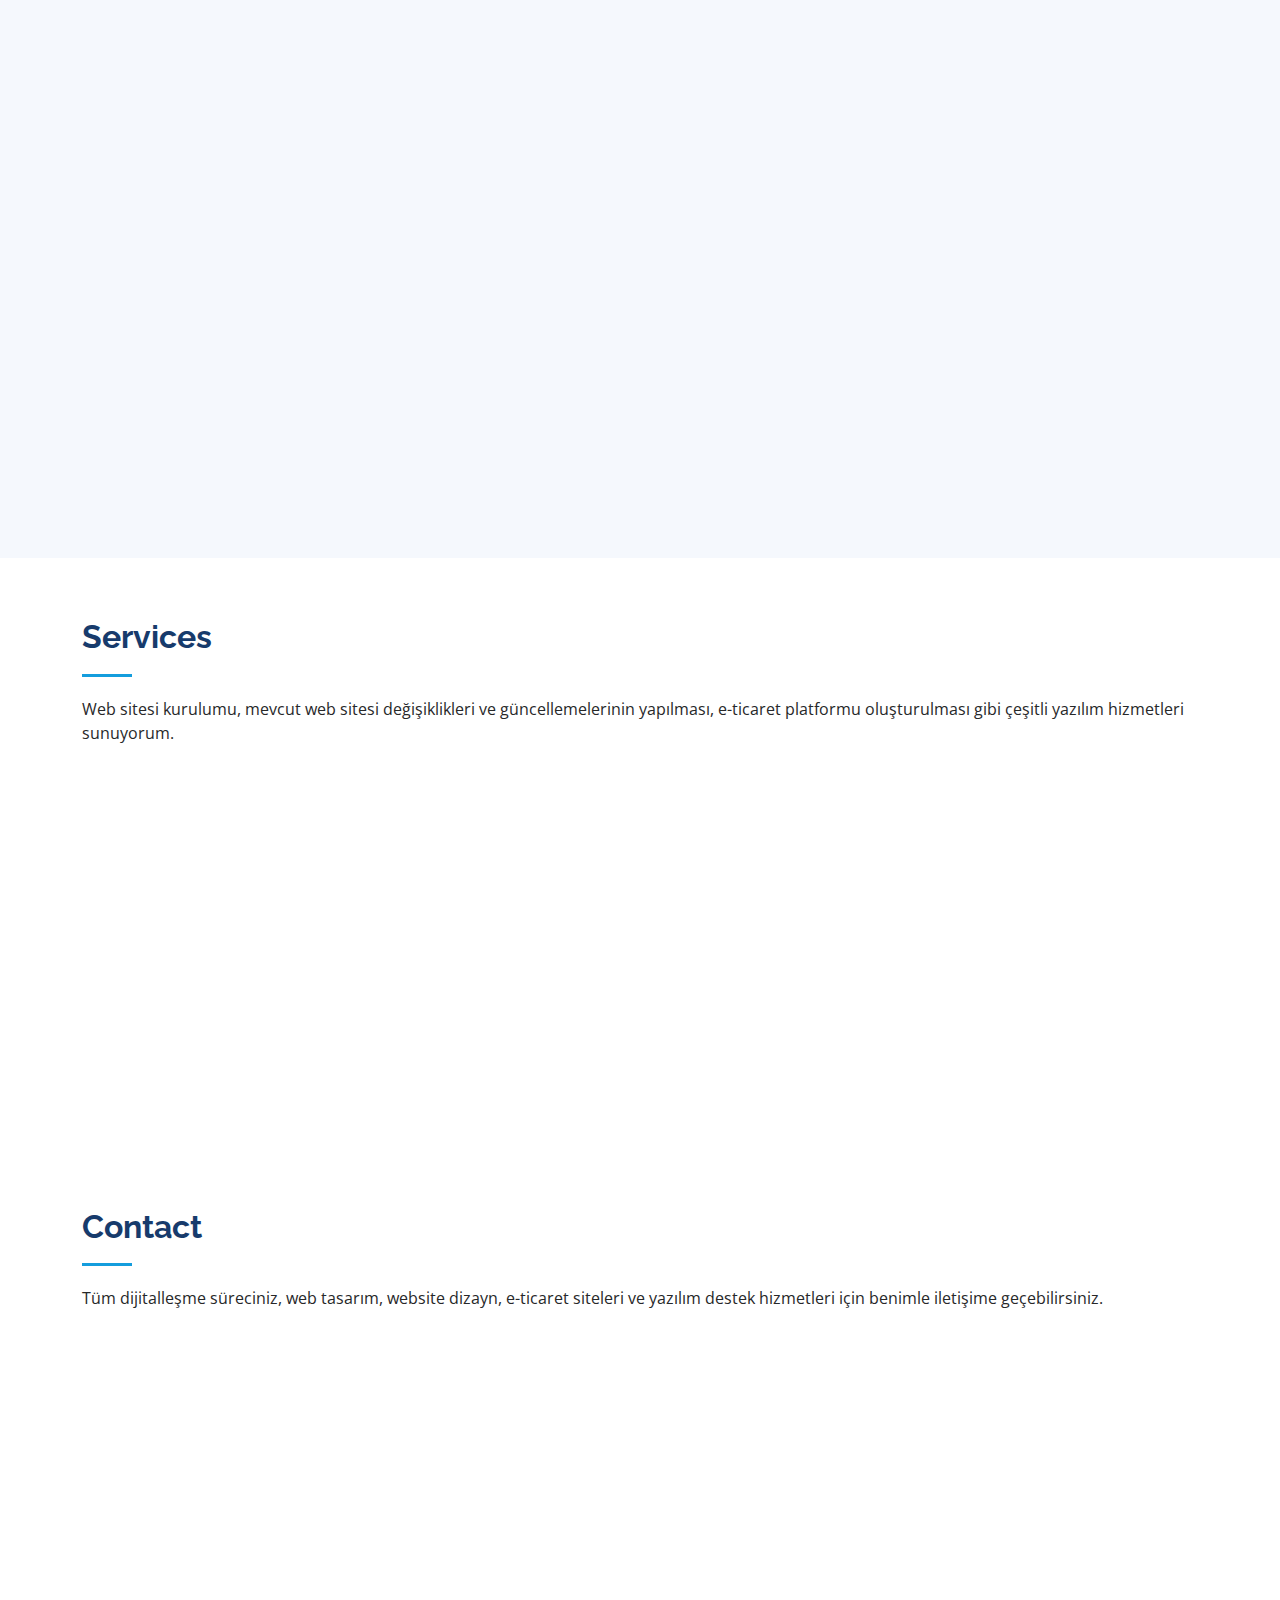
==== commit 3ef62b33: "Finally^^" ====
--- a/index.html
+++ b/index.html
@@ -134,55 +134,9 @@
           </div>
         </div>
       </div>
-      <!-- </section>End About Section -->
-      <!-- ======= Facts Section ======= -->
-      <!-- <section id="facts" class="facts">
-      <div class="container">
-
-        <div class="section-title">
-          <h2>Facts</h2>
-          <p>Magnam dolores commodi suscipit. Necessitatibus eius consequatur ex aliquid fuga eum quidem. Sit sint consectetur velit. Quisquam quos quisquam cupiditate. Et nemo qui impedit suscipit alias ea. Quia fugiat sit in iste officiis commodi quidem hic quas.</p>
-        </div>
-
-        <div class="row no-gutters">
-
-          <div class="col-lg-3 col-md-6 d-md-flex align-items-md-stretch" data-aos="fade-up">
-            <div class="count-box">
-              <i class="bi bi-emoji-smile"></i>
-              <span data-purecounter-start="0" data-purecounter-end="232" data-purecounter-duration="1" class="purecounter"></span>
-              <p><strong>Happy Clients</strong> consequuntur quae</p>
-            </div>
-          </div>
-
-          <div class="col-lg-3 col-md-6 d-md-flex align-items-md-stretch" data-aos="fade-up" data-aos-delay="100">
-            <div class="count-box">
-              <i class="bi bi-journal-richtext"></i>
-              <span data-purecounter-start="0" data-purecounter-end="521" data-purecounter-duration="1" class="purecounter"></span>
-              <p><strong>Projects</strong> adipisci atque cum quia aut</p>
-            </div>
-          </div>
-
-          <div class="col-lg-3 col-md-6 d-md-flex align-items-md-stretch" data-aos="fade-up" data-aos-delay="200">
-            <div class="count-box">
-              <i class="bi bi-headset"></i>
-              <span data-purecounter-start="0" data-purecounter-end="1453" data-purecounter-duration="1" class="purecounter"></span>
-              <p><strong>Hours Of Support</strong> aut commodi quaerat</p>
-            </div>
-          </div>
-
-          <div class="col-lg-3 col-md-6 d-md-flex align-items-md-stretch" data-aos="fade-up" data-aos-delay="300">
-            <div class="count-box">
-              <i class="bi bi-people"></i>
-              <span data-purecounter-start="0" data-purecounter-end="32" data-purecounter-duration="1" class="purecounter"></span>
-              <p><strong>Hard Workers</strong> rerum asperiores dolor</p>
-            </div>
-          </div>
-
-        </div> -->
-
-      <!-- </div> -->
+    
     </section><!-- End Facts Section -->
-
+  </main>
     <!-- ======= Skills Section ======= -->
     <section id="skills" class="skills section-bg">
       <div class="container">
@@ -298,7 +252,7 @@
             <h3 class="resume-title">Freelance</h3>
             <div class="resume-item">
               <h4>İş Birliği İçinde Olduğum Şirketler</h4>
-              <p><em>İstanbul, İzmir, Ankara, Frankfurt </em></p>
+              <p><em>İstanbul, İzmir, Ankara, Sakarya, Frankfurt </em></p>
               <ul>
                 <li><a href="https://www.merttayfunavci.com.tr/" target="_blank"> MAYDANOZSOFT SOFTWARE & APP </a>
                 </li>
@@ -318,17 +272,6 @@
 
               </ul>
             </div>
-            <!-- <div class="resume-item">
-              <h4>Graphic design specialist</h4>
-              <h5>2017 - 2018</h5>
-              <p><em>Stepping Stone Advertising, New York, NY</em></p>
-              <ul>
-                <li>Developed numerous marketing programs (logos, brochures,infographics, presentations, and advertisements).</li>
-                <li>Managed up to 5 projects or tasks at a given time while under pressure</li>
-                <li>Recommended and consulted with clients on the most appropriate graphic design</li>
-                <li>Created 4+ design presentations and proposals a month for clients and account managers</li>
-              </ul>
-            </div> -->
           </div>
         </div>
 
@@ -547,8 +490,11 @@
               </div>
 
             </div>
-
-
+          </div>
+        </div>
+      </div>
+    </section>
+  </main>
   <a href="#" class="back-to-top d-flex align-items-center justify-content-center"><i
       class="bi bi-arrow-up-short"></i></a>
 
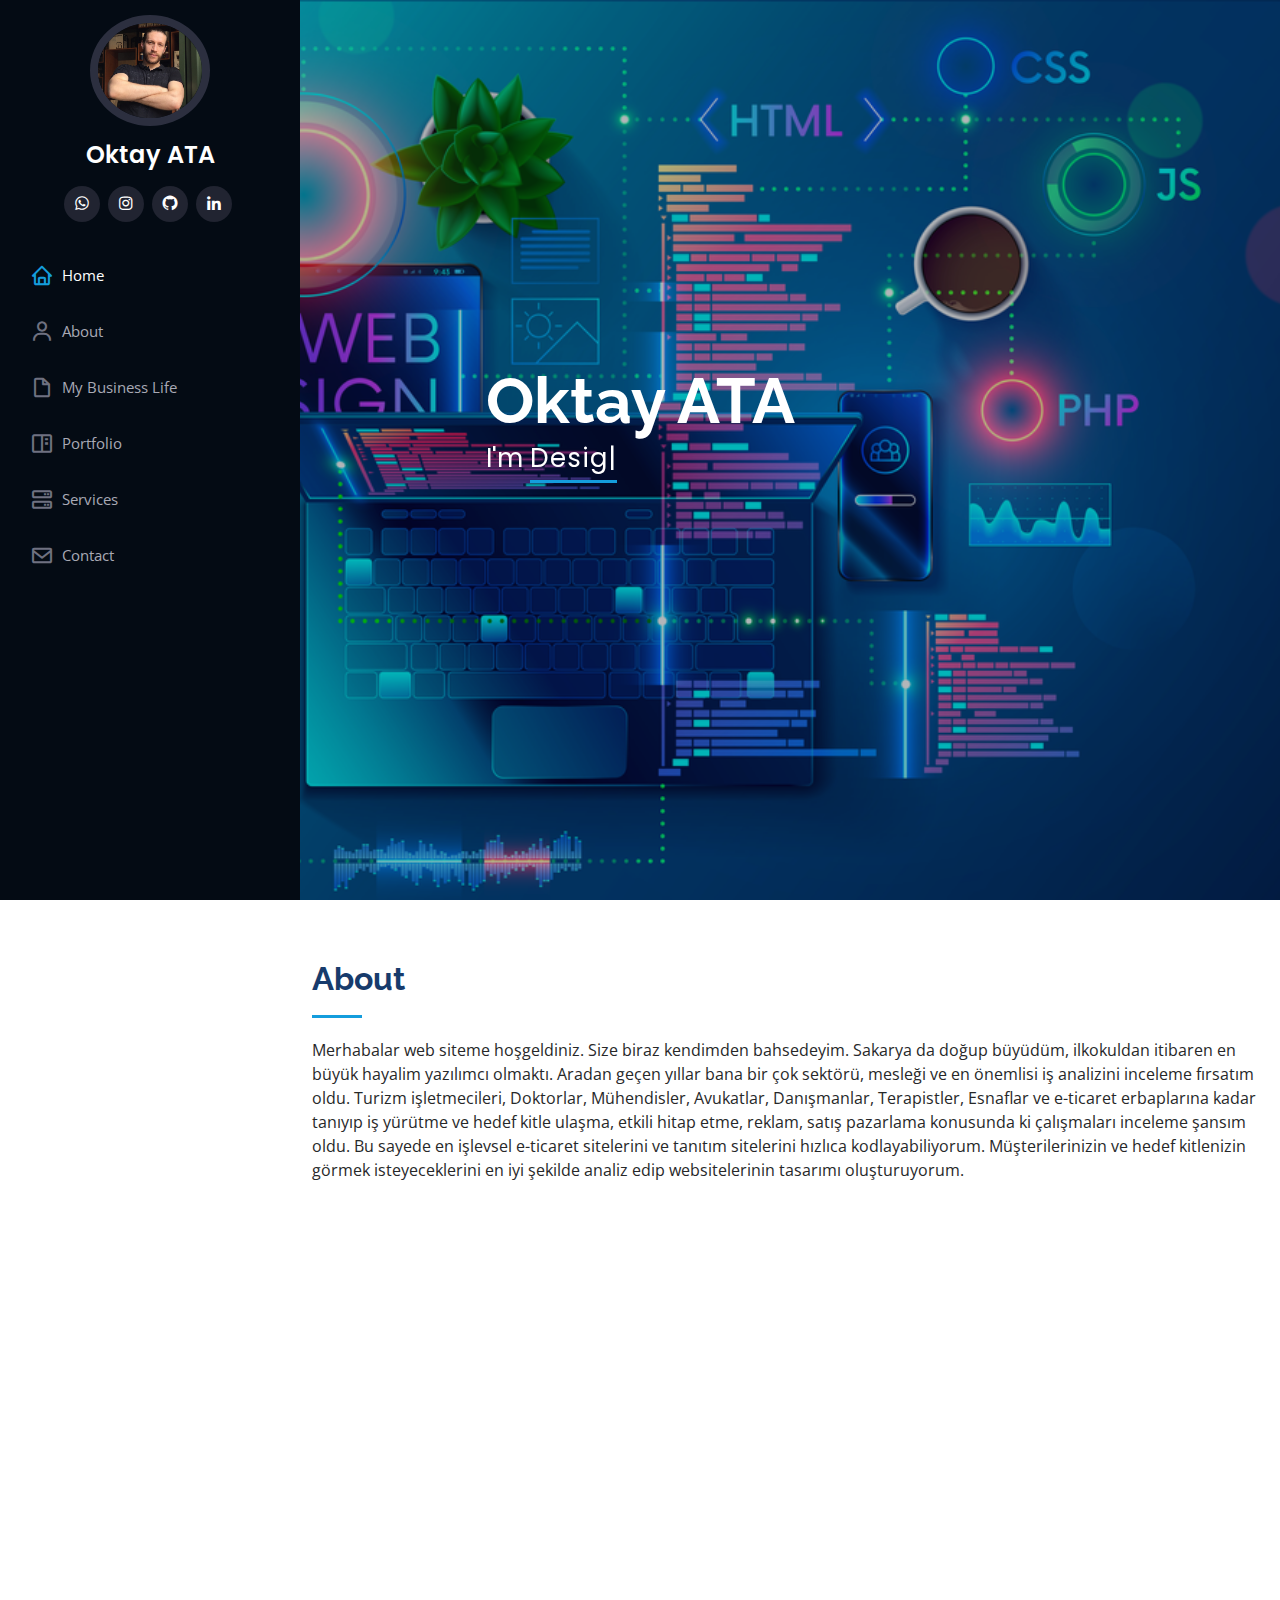
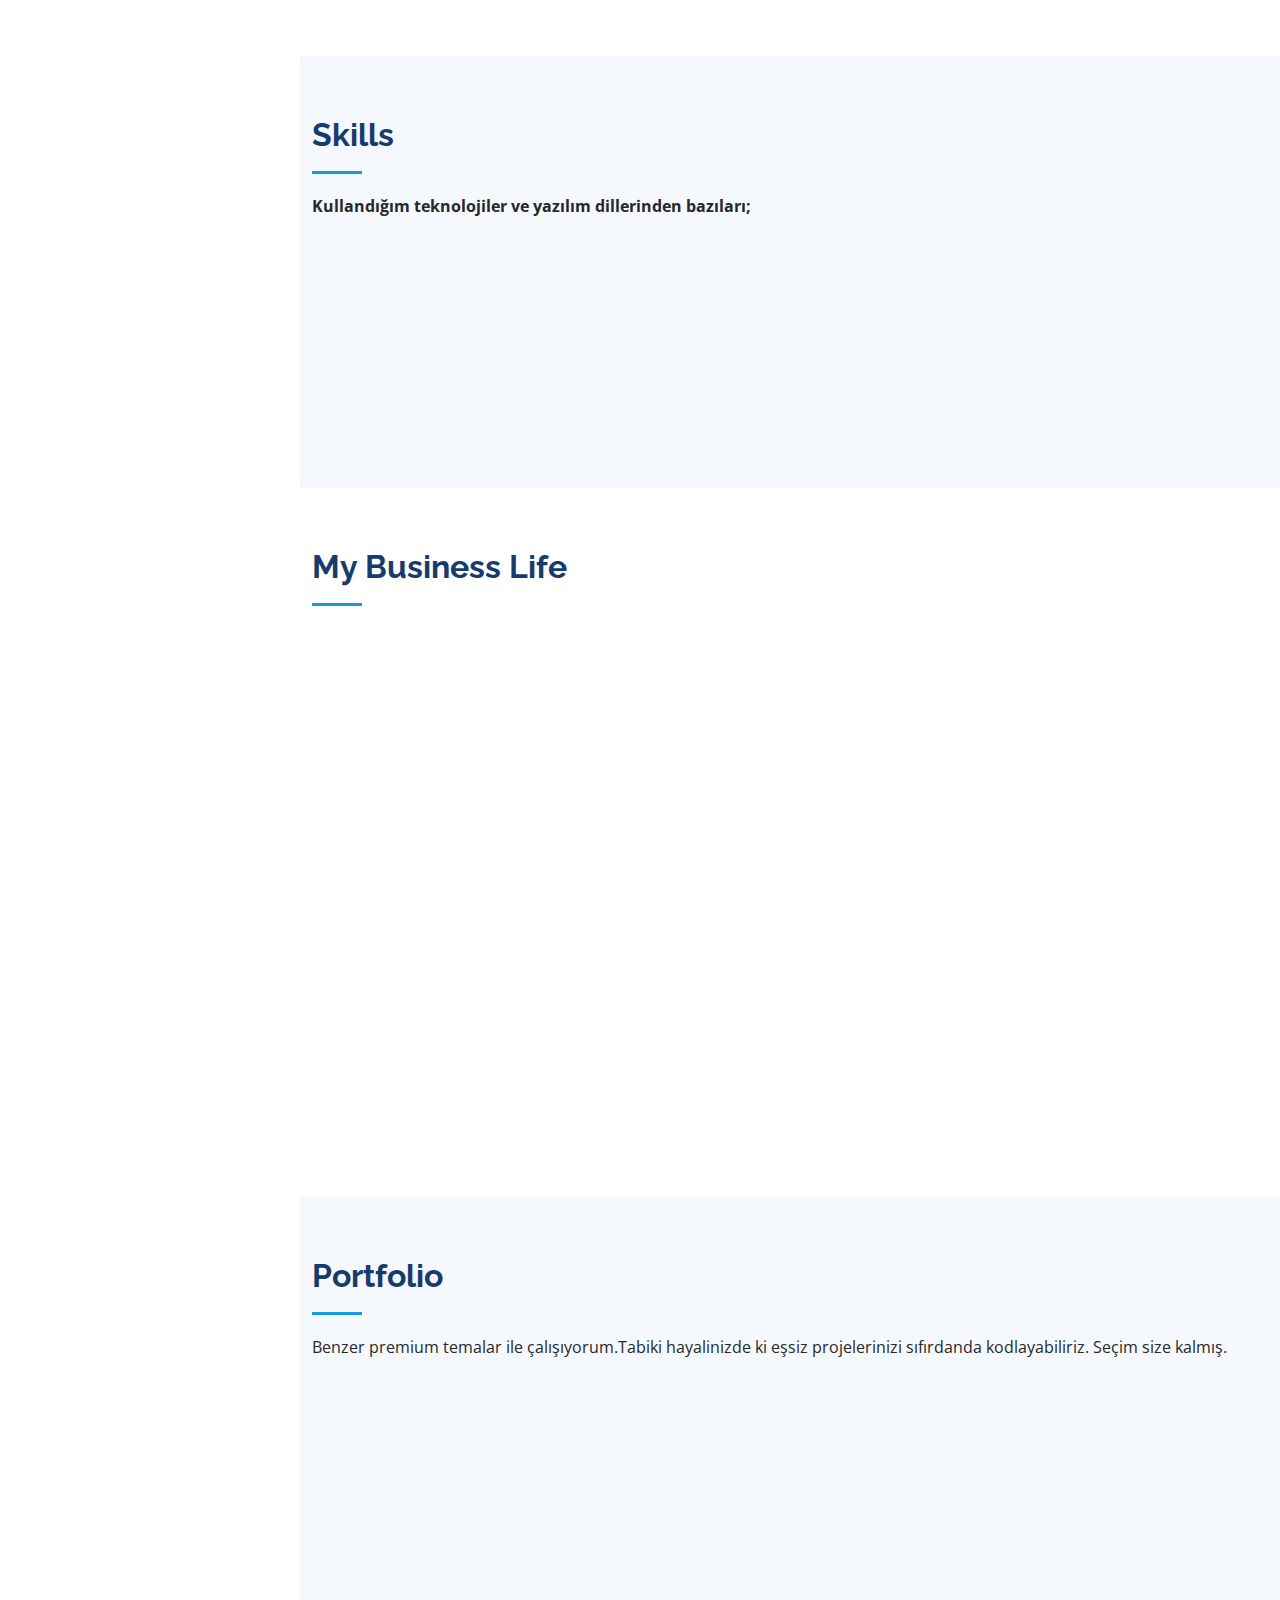
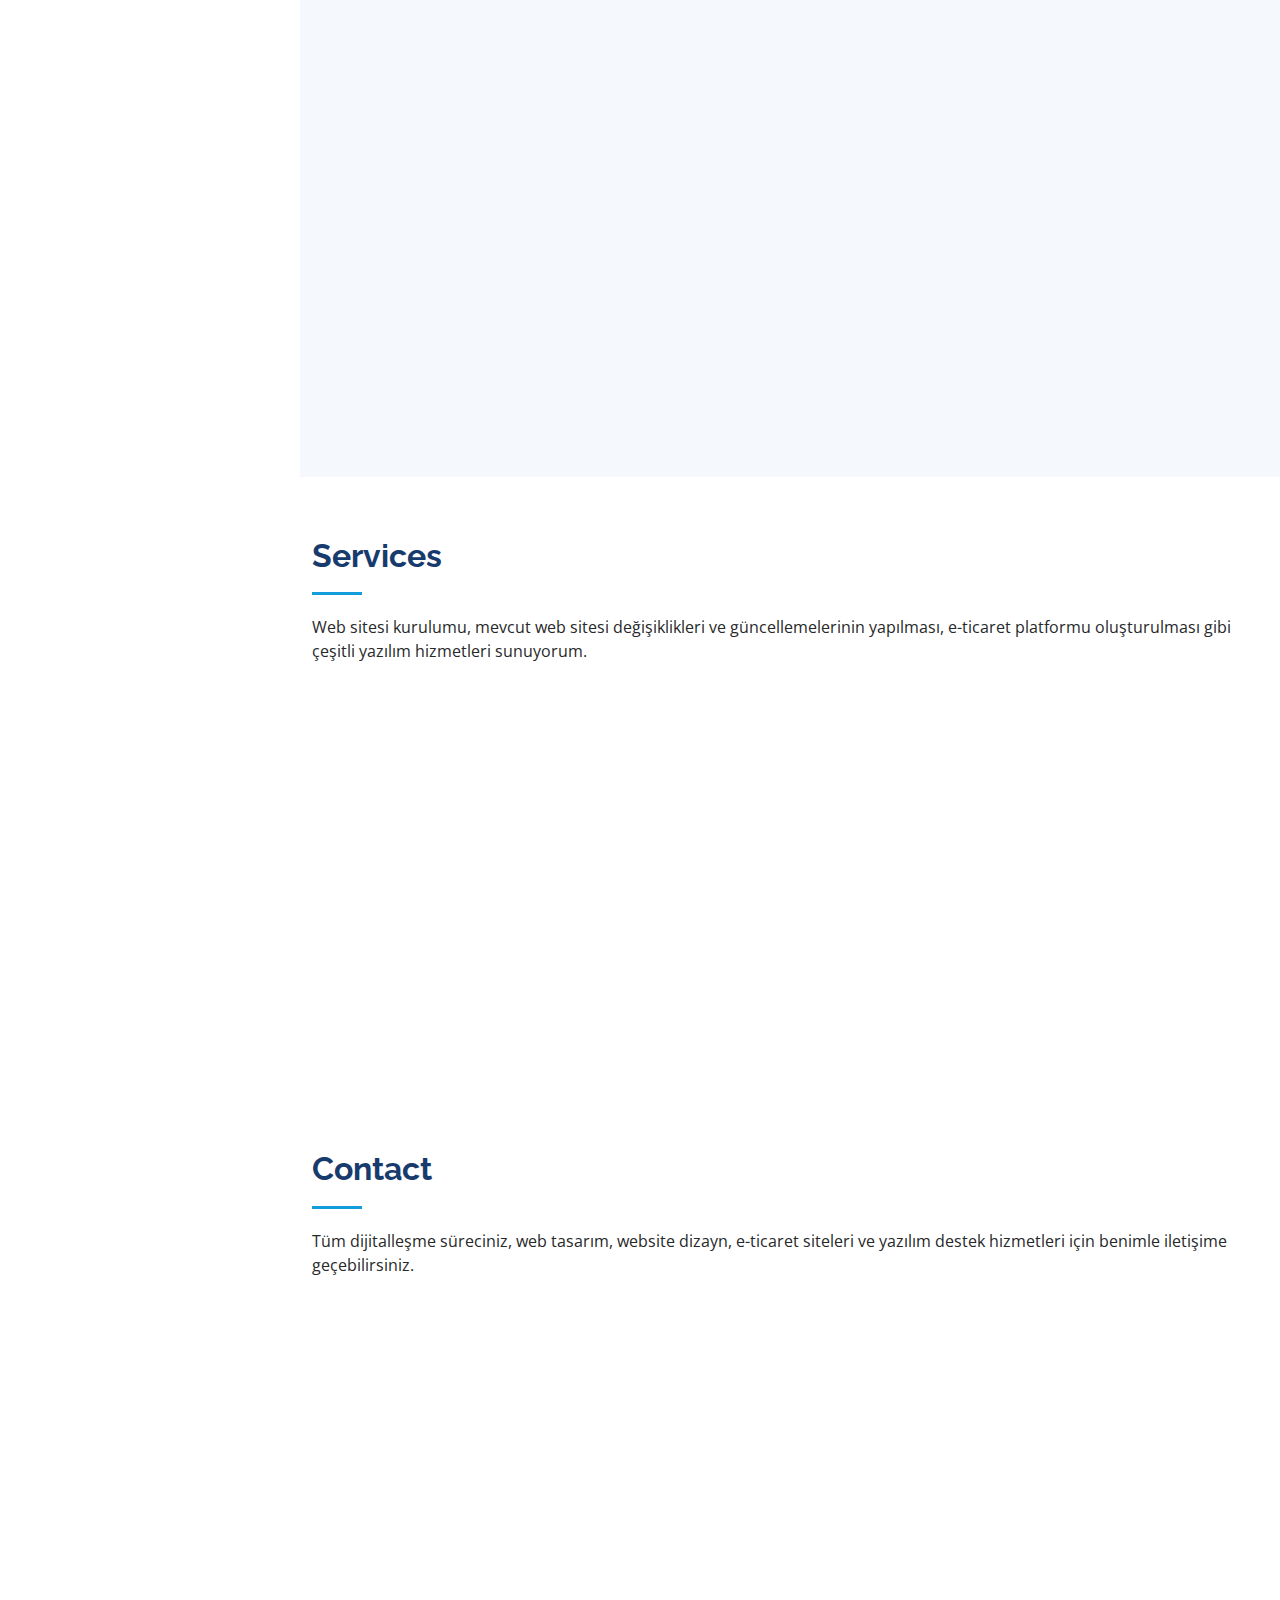
==== commit 8f073fdd: "14.04.22" ====
--- a/index.html
+++ b/index.html
@@ -15,7 +15,7 @@
   <title>Oktay ATA</title>
 
   <!-- Favicons -->
-  <link href="assets/img/favicon.png" rel="icon" alt="oktayatawebsite">
+  <link href="assets/img/favicon.png" rel="icon" alt="oktayata">
   <link href="assets/img/apple-touch-icon.png" rel="apple-touch-icon">
 
   <!-- Google Fonts -->
@@ -33,10 +33,6 @@
 
   <!-- Template Main CSS File -->
   <link href="assets/css/style.css" rel="stylesheet">
-  <link rel="stylesheet" href="forms/contact.php ">
-  <link rel="stylesheet" href="assets/php-iletisim-formu/gonder.php">
-  <link rel="stylesheet" href="assets/php-iletisim-formu/index.php">
-
 </head>
 
 <body>
@@ -52,9 +48,7 @@
         <img src="assets/img/profile-img.jpg" alt="oktayata" class="img-fluid rounded-circle">
         <h1 class="text-light"><a href="index.html">Oktay ATA</a></h1>
         <div class="social-links mt-3 text-center">
-          <a href="https://twitter.com/oktayata54" class="twitter"><i class="bx bxl-twitter"></i></a>
-          <a href="https://api.whatsapp.com/send?phone=905316354879https://api.whatsapp.com/send?phone=905316354879"
-            class="whatsapp"><i class="bx bxl-whatsapp"></i></a>
+          <a href="https://wa.me/905316354879" class="whatsapp"><i class="bx bxl-whatsapp"></i></a>
           <a href="https://www.instagram.com/oktayata.dev/" class="instagram"><i class="bx bxl-instagram"></i></a>
           <a href="https://github.com/OktayATA" class="github"><i class="bx bxl-github"></i></a>
           <a href="https://www.linkedin.com/in/oktayata/" class="linkedin"><i class="bx bxl-linkedin"></i></a>
@@ -65,7 +59,8 @@
         <ul>
           <li><a href="#hero" class="nav-link scrollto active"><i class="bx bx-home"></i> <span>Home</span></a></li>
           <li><a href="#about" class="nav-link scrollto"><i class="bx bx-user"></i> <span>About</span></a></li>
-          <li><a href="#resume" class="nav-link scrollto"><i class="bx bx-file-blank"></i> <span>Resume</span></a></li>
+          <li><a href="#MyBusinessLife" class="nav-link scrollto"><i class="bx bx-file-blank"></i> <span>My Business
+                Life</span></a></li>
           <li><a href="#portfolio" class="nav-link scrollto"><i class="bx bx-book-content"></i>
               <span>Portfolio</span></a></li>
           <li><a href="#services" class="nav-link scrollto"><i class="bx bx-server"></i> <span>Services</span></a></li>
@@ -134,10 +129,10 @@
           </div>
         </div>
       </div>
-    
+
     </section><!-- End Facts Section -->
-  </main>
-    <!-- ======= Skills Section ======= -->
+
+
     <section id="skills" class="skills section-bg">
       <div class="container">
 
@@ -419,12 +414,15 @@
           <div class="col-lg-4 col-md-6 icon-box" data-aos="fade-up">
             <div class="icon"><i class="bi bi-briefcase"></i></div>
             <h4 class="title"><a href="">Web Tasarım</a></h4>
-            <p class="description">Size en uygun tasarımı seçerek dizayn ediyorum en kısa sürede hizmetinize sunmaktayım.</p>
+            <p class="description">Size en uygun tasarımı seçerek dizayn ediyorum en kısa sürede hizmetinize
+              sunmaktayım.
+            </p>
           </div>
           <div class="col-lg-4 col-md-6 icon-box" data-aos="fade-up" data-aos-delay="100">
             <div class="icon"><i class="bi bi-card-checklist"></i></div>
             <h4 class="title"><a href="">E-ticaret</a></h4>
-            <p class="description">İnternet sitenizden satış yapmak, satışlarınızı arttırmak ve işinizi büyütmek için online mağazalar kuruyorum.</p>
+            <p class="description">İnternet sitenizden satış yapmak, satışlarınızı arttırmak ve işinizi büyütmek için
+              online mağazalar kuruyorum.</p>
           </div>
           <div class="col-lg-4 col-md-6 icon-box" data-aos="fade-up" data-aos-delay="200">
             <div class="icon"><i class="bi bi-bar-chart"></i></div>
@@ -494,24 +492,24 @@
         </div>
       </div>
     </section>
+
+    <a href="#" class="back-to-top d-flex align-items-center justify-content-center"><i
+        class="bi bi-arrow-up-short"></i></a>
+
+    <!-- Vendor JS Files -->
+    <script src="assets/vendor/purecounter/purecounter.js"></script>
+    <script src="assets/vendor/aos/aos.js"></script>
+    <script src="assets/vendor/bootstrap/js/bootstrap.bundle.min.js"></script>
+    <script src="assets/vendor/glightbox/js/glightbox.min.js"></script>
+    <script src="assets/vendor/isotope-layout/isotope.pkgd.min.js"></script>
+    <script src="assets/vendor/swiper/swiper-bundle.min.js"></script>
+    <script src="assets/vendor/typed.js/typed.min.js"></script>
+    <script src="assets/vendor/waypoints/noframework.waypoints.js"></script>
+    <script src="assets/vendor/php-email-form/validate.js"></script>
+
+    <!-- Template Main JS File -->
+    <script src="assets/js/main.js"></script>
   </main>
-  <a href="#" class="back-to-top d-flex align-items-center justify-content-center"><i
-      class="bi bi-arrow-up-short"></i></a>
-
-  <!-- Vendor JS Files -->
-  <script src="assets/vendor/purecounter/purecounter.js"></script>
-  <script src="assets/vendor/aos/aos.js"></script>
-  <script src="assets/vendor/bootstrap/js/bootstrap.bundle.min.js"></script>
-  <script src="assets/vendor/glightbox/js/glightbox.min.js"></script>
-  <script src="assets/vendor/isotope-layout/isotope.pkgd.min.js"></script>
-  <script src="assets/vendor/swiper/swiper-bundle.min.js"></script>
-  <script src="assets/vendor/typed.js/typed.min.js"></script>
-  <script src="assets/vendor/waypoints/noframework.waypoints.js"></script>
-  <script src="assets/vendor/php-email-form/validate.js"></script>
-
-  <!-- Template Main JS File -->
-  <script src="assets/js/main.js"></script>
-
 </body>
 
 </html>--- a/assets/css/style.css
+++ b/assets/css/style.css
@@ -198,7 +198,7 @@
 #hero {
   width: 100%;
   height: 100vh;
-  background: url("../img/hero-bg.jpg") top center;
+  background: url("../img/s.png") top center;
   background-size: cover;
 }
 #hero:before {
